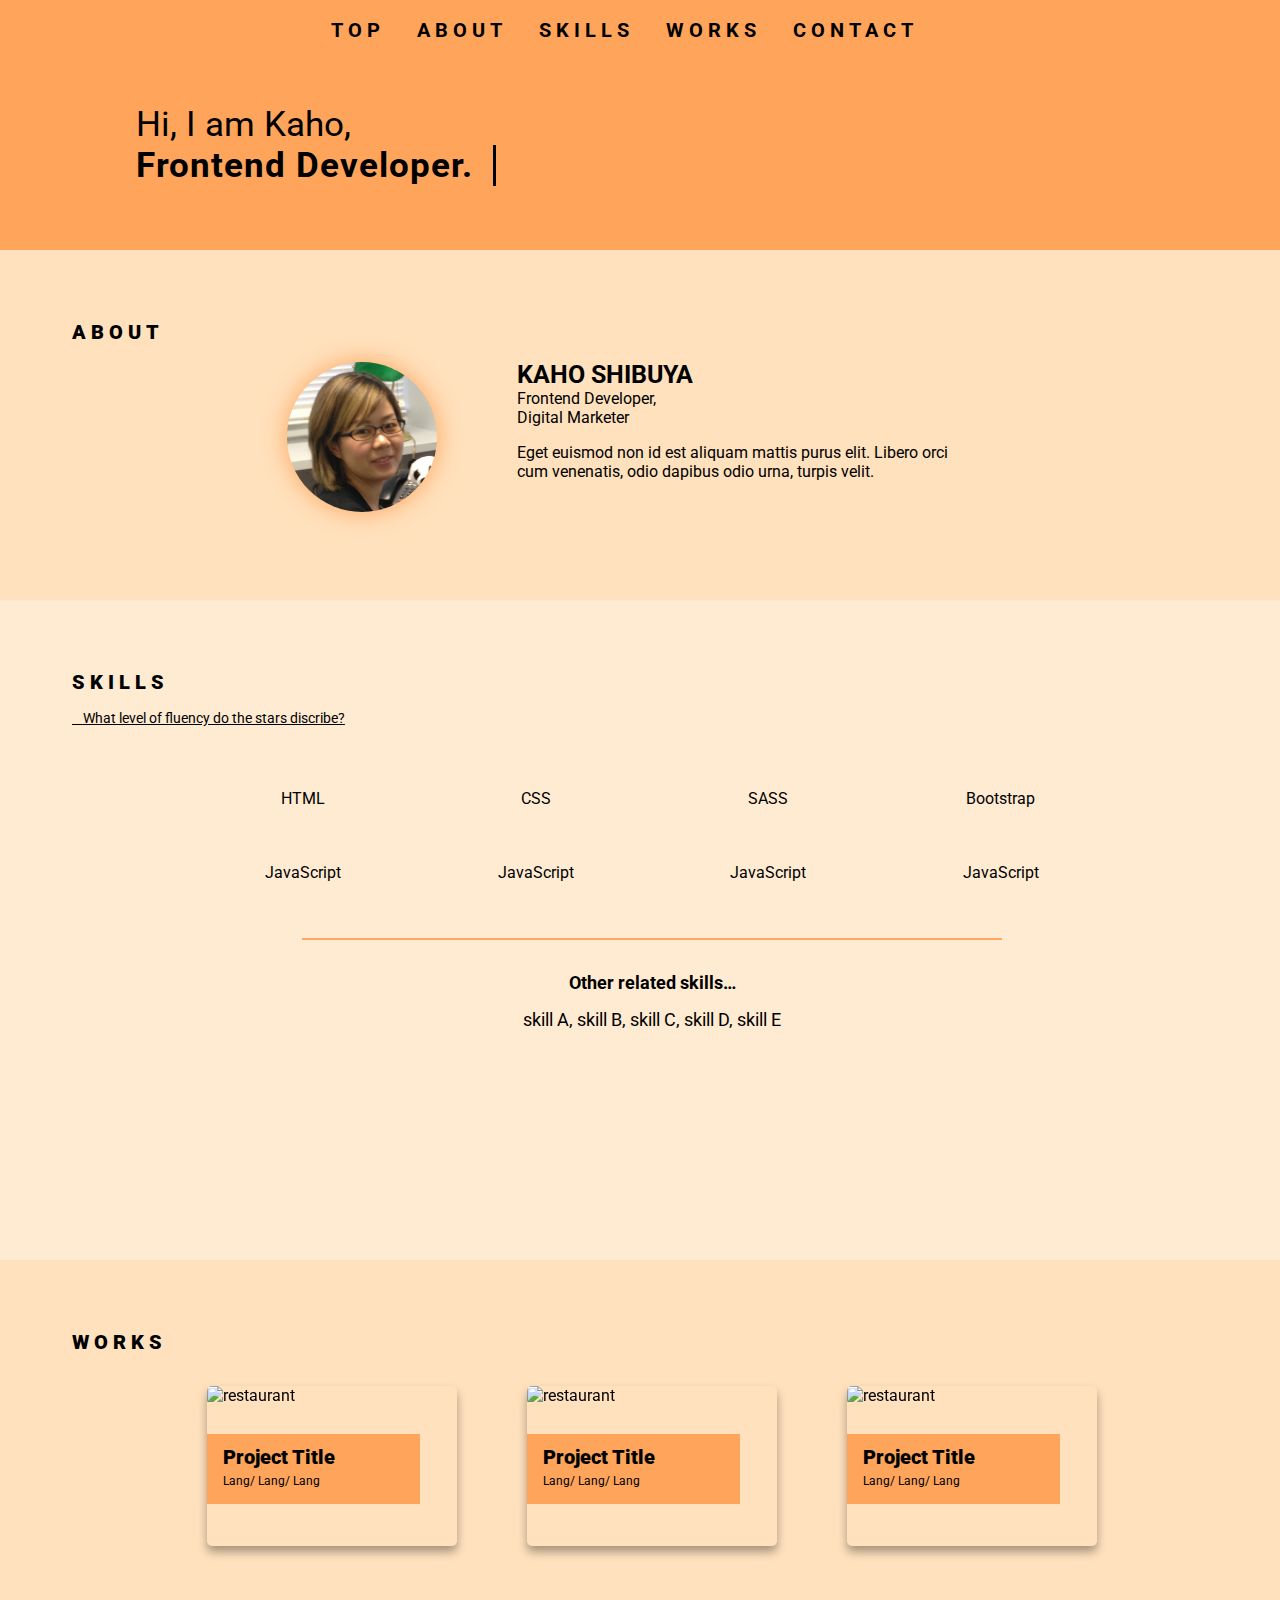
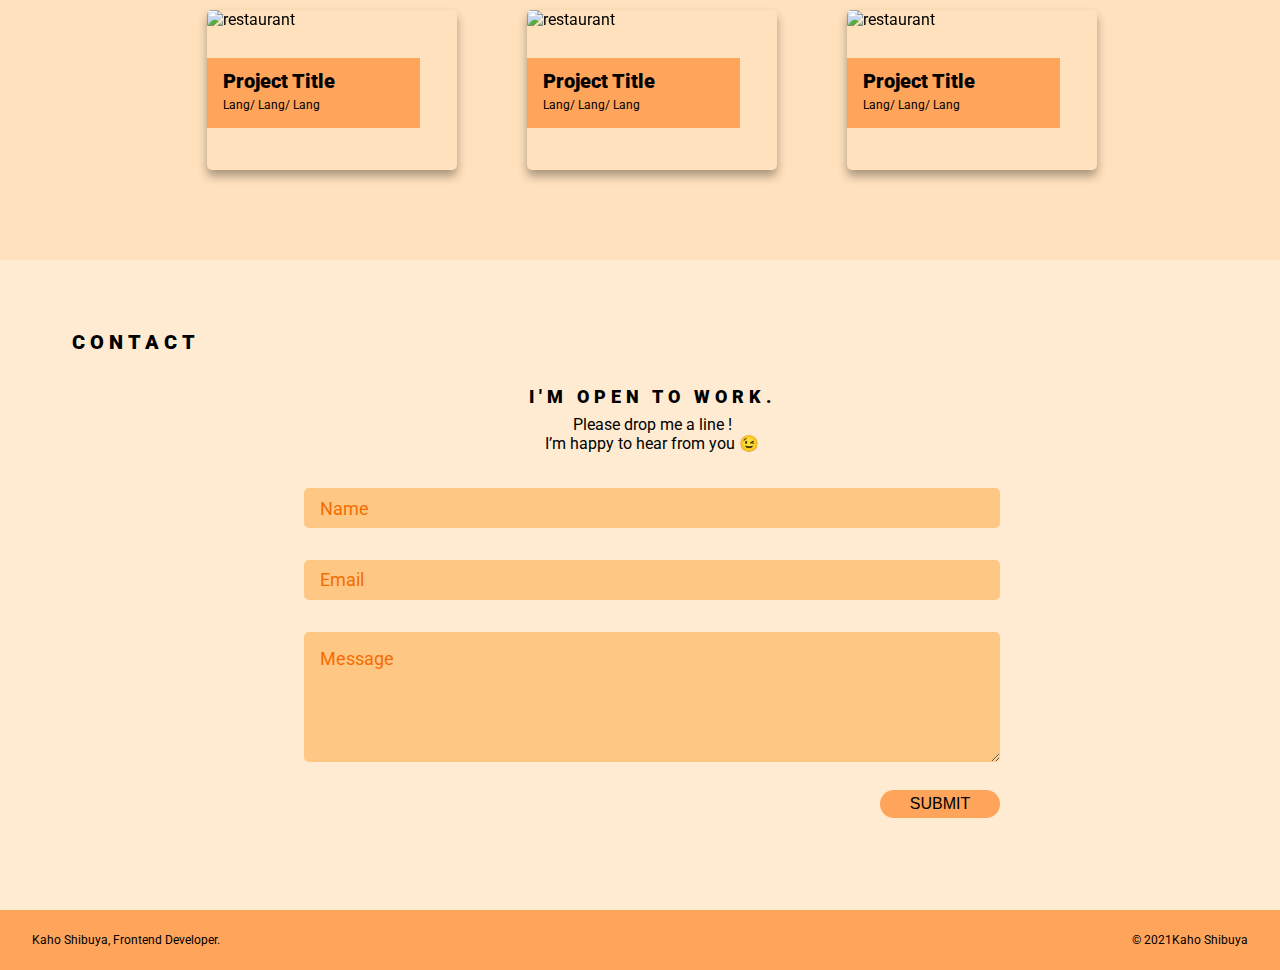
==== home.html @ ecc0bff0 "Set the layout for small and medium screen.(responsive)" ====
<!DOCTYPE html>
<html lang="en">
	<head>
		<meta charset="UTF-8" />
		<meta name="viewport" content="width=device-width, initial-scale=1.0" />
		<link rel="stylesheet" href="./CSS/main.css" />
		<script
			src="https://kit.fontawesome.com/33e91fc437.js"
			crossorigin="anonymous"
		></script>
		<title>Kaho Shibuya</title>
	</head>
	<body>
		<!-- Hamburger menu button -->
		<div class="hamburger">
			<div class="hamburgerLine"></div>
		</div>
		<!-- Social Buttons -->
		<div class="socialBtn">
			<a href="#!"><i class="fab fa-linkedin"></i></a>
			<a href="#!"><i class="fab fa-github"></i></a>
			<a href="#!"><i class="fas fa-file-pdf"></i></a>
			<a href="#!"><i class="fab fa-twitter"></i></a>
		</div>
		<div class="overlay">
			<nav>
				<ul class="menu">
					<li class="menuItem"><a href="#">TOP</a></li>
					<li class="menuItem"><a href="#about">ABOUT</a></li>
					<li class="menuItem"><a href="#skills">SKILLS</a></li>
					<li class="menuItem"><a href="#works">WORKS</a></li>
					<li class="menuItem"><a href="#contact">CONTACT</a></li>
				</ul>
			</nav>
		</div>
		<header id="top">
			<h1>Hi, I am Kaho,<br /><span>Frontend Developer.</span></h1>
		</header>
		<section id="about">
			<h1>ABOUT</h1>
			<div class="profile">
				<img src="./Images/Profile.png" alt="Kaho Shibuya" />
				<div class="profileSummary">
					<h2>KAHO SHIBUYA</h2>
					<p>Frontend Developer,<br />Digital Marketer</p>
					<p>
						Eget euismod non id est aliquam mattis purus elit. Libero orci cum
						venenatis, odio dapibus odio urna, turpis velit.
					</p>
				</div>
			</div>
		</section>
		<section id="skills">
			<h1>SKILLS</h1>
			<a href="#skills" id="starDiscription"
				>What level of fluency do the stars discribe?</a
			>
			<!-- Modal -->
			<div id="modal">
				<span class="close">&times;</span>
				<h2><i class="fas fa-star"></i>Familiar</h2>
				<p>
					Can make things work by collaging code snippets together from external
					referrences.
				</p>
				<h2>
					<i class="fas fa-star"></i><i class="fas fa-star"></i>Proficient
				</h2>
				<p>
					Occassional reference to Stack external referrences, but have good
					understanding of what the code is doing.
				</p>
				<h2>
					<i class="fas fa-star"></i><i class="fas fa-star"></i
					><i class="fas fa-star"></i>Excellent
				</h2>
				<p>
					Can code without external referrences or with minimal referrence to
					documentations.
				</p>
			</div>
			<!-- Modal end -->
			<div class="langList">
				<div class="langListItem">
					<div class="star">
						<i class="far fa-star"></i>
						<i class="far fa-star"></i>
						<i class="far fa-star"></i>
					</div>
					<i class="fab fa-html5"></i>
					<span>HTML</span>
				</div>
				<div class="langListItem">
					<div class="star">
						<i class="far fa-star"></i>
						<i class="far fa-star"></i>
						<i class="far fa-star"></i>
					</div>
					<i class="fab fa-css3-alt"></i>
					<span>CSS</span>
				</div>
				<div class="langListItem">
					<div class="star">
						<i class="far fa-star"></i>
						<i class="far fa-star"></i>
						<i class="far fa-star"></i>
					</div>
					<i class="fab fa-sass"></i>
					<span>SASS</span>
				</div>
				<div class="langListItem">
					<div class="star">
						<i class="far fa-star"></i>
						<i class="far fa-star"></i>
						<i class="far fa-star"></i>
					</div>
					<i class="fab fa-bootstrap"></i>
					<span>Bootstrap</span>
				</div>
				<div class="langListItem">
					<div class="star">
						<i class="far fa-star"></i>
						<i class="far fa-star"></i>
						<i class="far fa-star"></i>
					</div>
					<i class="fab fa-js-square"></i>
					<span>JavaScript</span>
				</div>
				<div class="langListItem">
					<div class="star">
						<i class="far fa-star"></i>
						<i class="far fa-star"></i>
						<i class="far fa-star"></i>
					</div>
					<i class="fab fa-js-square"></i>
					<span>JavaScript</span>
				</div>
				<div class="langListItem">
					<div class="star">
						<i class="far fa-star"></i>
						<i class="far fa-star"></i>
						<i class="far fa-star"></i>
					</div>
					<i class="fab fa-js-square"></i>
					<span>JavaScript</span>
				</div>
				<div class="langListItem">
					<div class="star">
						<i class="far fa-star"></i>
						<i class="far fa-star"></i>
						<i class="far fa-star"></i>
					</div>
					<i class="fab fa-js-square"></i>
					<span>JavaScript</span>
				</div>
			</div>
			<hr />
			<h2>Other related skills…</h2>
			<p>skill A, skill B, skill C, skill D, skill E</p>
		</section>
		<section id="works">
			<h1>WORKS</h1>
			<div class="worksList">
				<div class="worksListItem">
					<div class="projectFront">
						<img
							src="https://images.unsplash.com/photo-1466978913421-dad2ebd01d17?ixlib=rb-1.2.1&ixid=MXwxMjA3fDB8MHxwaG90by1wYWdlfHx8fGVufDB8fHw%3D&auto=format&fit=crop&w=1267&q=80"
							alt="restaurant"
						/>
						<div class="projectFrontTitle">
							<div class="projectFrontTitleInner">
								<h1>Project Title</h1>
								<h3>Lang/ Lang/ Lang</h3>
							</div>
						</div>
					</div>
					<div class="projectBack">
						<p>
							Scelerisque egestas libero, aliquam iaculis tristique lobortis.
							Vitae mi metus enim aliquet.
						</p>
						<div class="links">
							<a href="#!" class="projectsBtn">
								<i class="fas fa-eye"></i> Preview
							</a>
							<a href="#!" class="projectsBtn">
								<i class="fab fa-github"></i> GitHub
							</a>
						</div>
					</div>
				</div>
				<div class="worksListItem">
					<div class="projectFront">
						<img
							src="https://images.unsplash.com/photo-1466978913421-dad2ebd01d17?ixlib=rb-1.2.1&ixid=MXwxMjA3fDB8MHxwaG90by1wYWdlfHx8fGVufDB8fHw%3D&auto=format&fit=crop&w=1267&q=80"
							alt="restaurant"
						/>
						<div class="projectFrontTitle">
							<div class="projectFrontTitleInner">
								<h1>Project Title</h1>
								<h3>Lang/ Lang/ Lang</h3>
							</div>
						</div>
					</div>
					<div class="projectBack">
						<p>
							Scelerisque egestas libero, aliquam iaculis tristique lobortis.
							Vitae mi metus enim aliquet.
						</p>
						<div class="links">
							<a href="#!" class="projectsBtn">
								<i class="fas fa-eye"></i> Preview
							</a>
							<a href="#!" class="projectsBtn">
								<i class="fab fa-github"></i> GitHub
							</a>
						</div>
					</div>
				</div>
				<div class="worksListItem">
					<div class="projectFront">
						<img
							src="https://images.unsplash.com/photo-1466978913421-dad2ebd01d17?ixlib=rb-1.2.1&ixid=MXwxMjA3fDB8MHxwaG90by1wYWdlfHx8fGVufDB8fHw%3D&auto=format&fit=crop&w=1267&q=80"
							alt="restaurant"
						/>
						<div class="projectFrontTitle">
							<div class="projectFrontTitleInner">
								<h1>Project Title</h1>
								<h3>Lang/ Lang/ Lang</h3>
							</div>
						</div>
					</div>
					<div class="projectBack">
						<p>
							Scelerisque egestas libero, aliquam iaculis tristique lobortis.
							Vitae mi metus enim aliquet.
						</p>
						<div class="links">
							<a href="#!" class="projectsBtn">
								<i class="fas fa-eye"></i> Preview
							</a>
							<a href="#!" class="projectsBtn">
								<i class="fab fa-github"></i> GitHub
							</a>
						</div>
					</div>
				</div>
				<div class="worksListItem">
					<div class="projectFront">
						<img
							src="https://images.unsplash.com/photo-1466978913421-dad2ebd01d17?ixlib=rb-1.2.1&ixid=MXwxMjA3fDB8MHxwaG90by1wYWdlfHx8fGVufDB8fHw%3D&auto=format&fit=crop&w=1267&q=80"
							alt="restaurant"
						/>
						<div class="projectFrontTitle">
							<div class="projectFrontTitleInner">
								<h1>Project Title</h1>
								<h3>Lang/ Lang/ Lang</h3>
							</div>
						</div>
					</div>
					<div class="projectBack">
						<p>
							Scelerisque egestas libero, aliquam iaculis tristique lobortis.
							Vitae mi metus enim aliquet.
						</p>
						<div class="links">
							<a href="#!" class="projectsBtn">
								<i class="fas fa-eye"></i> Preview
							</a>
							<a href="#!" class="projectsBtn">
								<i class="fab fa-github"></i> GitHub
							</a>
						</div>
					</div>
				</div>
				<div class="worksListItem">
					<div class="projectFront">
						<img
							src="https://images.unsplash.com/photo-1466978913421-dad2ebd01d17?ixlib=rb-1.2.1&ixid=MXwxMjA3fDB8MHxwaG90by1wYWdlfHx8fGVufDB8fHw%3D&auto=format&fit=crop&w=1267&q=80"
							alt="restaurant"
						/>
						<div class="projectFrontTitle">
							<div class="projectFrontTitleInner">
								<h1>Project Title</h1>
								<h3>Lang/ Lang/ Lang</h3>
							</div>
						</div>
					</div>
					<div class="projectBack">
						<p>
							Scelerisque egestas libero, aliquam iaculis tristique lobortis.
							Vitae mi metus enim aliquet.
						</p>
						<div class="links">
							<a href="#!" class="projectsBtn">
								<i class="fas fa-eye"></i> Preview
							</a>
							<a href="#!" class="projectsBtn">
								<i class="fab fa-github"></i> GitHub
							</a>
						</div>
					</div>
				</div>
				<div class="worksListItem">
					<div class="projectFront">
						<img
							src="https://images.unsplash.com/photo-1466978913421-dad2ebd01d17?ixlib=rb-1.2.1&ixid=MXwxMjA3fDB8MHxwaG90by1wYWdlfHx8fGVufDB8fHw%3D&auto=format&fit=crop&w=1267&q=80"
							alt="restaurant"
						/>
						<div class="projectFrontTitle">
							<div class="projectFrontTitleInner">
								<h1>Project Title</h1>
								<h3>Lang/ Lang/ Lang</h3>
							</div>
						</div>
					</div>
					<div class="projectBack">
						<p>
							Scelerisque egestas libero, aliquam iaculis tristique lobortis.
							Vitae mi metus enim aliquet.
						</p>
						<div class="links">
							<a href="#!" class="projectsBtn">
								<i class="fas fa-eye"></i> Preview
							</a>
							<a href="#!" class="projectsBtn">
								<i class="fab fa-github"></i> GitHub
							</a>
						</div>
					</div>
				</div>
			</div>
		</section>
		<section id="contact">
			<h1>CONTACT</h1>
			<h1>I'M OPEN TO WORK.</h1>
			<p>Please drop me a line !<br />I’m happy to hear from you &#128521;</p>
			<form>
				<label for="name">Name</label>
				<input type="text" placeholder="Name" id="name" class="formControl" required />
				<i class="fas fa-exclamation-circle"></i>
				<small>Error message</small>
				<label for="email">Email</label>
				<input type="email" placeholder="Email" id="email" class="formControl" required />
				<i class="fas fa-exclamation-circle"></i>
				<small>Error message</small>
				<label for="message">Message</label>
				<textarea
					name="massage"
					id="message"
					cols="40"
					rows="10"
					placeholder="Message"
					class="formControl"
					required
				></textarea>
				<i class="fas fa-exclamation-circle"></i>
				<small>Error message</small>
				<button type="submit"><span>SUBMIT</span></button>
			</form>
		</section>
		<footer>
			<div>Kaho Shibuya, Frontend Developer.</div>
			<div>&copy; <span id="year">2021</span>Kaho Shibuya</div>
		</footer>
		<script src="script.js"></script>
	</body>
</html>
---- CSS/main.css ----
@import url("https://fonts.googleapis.com/css2?family=Roboto:wght@400;700;900&display=swap");
* {
  margin: 0;
  padding: 0;
  -webkit-box-sizing: border-box;
          box-sizing: border-box;
}

.showError {
  visibility: visible !important;
}

@-webkit-keyframes typing {
  from {
    width: 0;
  }
}

@keyframes typing {
  from {
    width: 0;
  }
}

@-webkit-keyframes blink {
  50% {
    border-color: transparent;
  }
}

@keyframes blink {
  50% {
    border-color: transparent;
  }
}

html {
  overflow-x: hidden;
}

body {
  width: 100vw;
  position: relative;
  background-color: #ffa45b;
  font-family: "Roboto", sans-serif;
  overflow-x: hidden;
}

#top {
  width: 100%;
  height: 250px;
  padding: 1.5rem 3rem 1rem 3.5rem;
}

#top h1 {
  font-family: "Roboto", sans-serif;
  font-weight: 400;
  font-size: 25px;
  margin-top: 4rem;
  margin-left: 1rem;
}

#top h1 span {
  display: inline-block;
  font-family: "Roboto", sans-serif;
  font-weight: 700;
  margin: 0;
  border-right: 3px solid #000000;
  width: 18ch;
  overflow: hidden;
  white-space: nowrap;
  letter-spacing: 1px;
  -webkit-animation: typing 2.5s steps(20), blink 0.5s step-end infinite alternate;
          animation: typing 2.5s steps(20), blink 0.5s step-end infinite alternate;
}

#about {
  width: 100%;
  height: 250px;
  padding: 1.5rem 3rem 1rem 3.5rem;
  background-color: #ffe1bd;
}

#about .profile {
  display: -webkit-box;
  display: -ms-flexbox;
  display: flex;
  -webkit-box-orient: horizontal;
  -webkit-box-direction: normal;
      -ms-flex-direction: row;
          flex-direction: row;
  max-width: 1000px;
  -webkit-box-align: center;
      -ms-flex-align: center;
          align-items: center;
  -webkit-box-pack: center;
      -ms-flex-pack: center;
          justify-content: center;
  margin: 1rem auto;
}

#about .profile img {
  width: 110px;
  height: 110px;
  border-radius: 50%;
  position: relative;
  -webkit-filter: drop-shadow(0 0 0.75rem #ffa45b);
          filter: drop-shadow(0 0 0.75rem #ffa45b);
}

#about .profile .profileSummary {
  width: 50%;
  position: relative;
  margin-left: 2rem;
}

#about .profile .profileSummary h2 {
  font-size: 16px;
  min-width: 122px;
}

#about .profile .profileSummary p:nth-of-type(1) {
  font-size: 12px;
  margin-bottom: 1rem;
  min-width: 122px;
}

#about .profile .profileSummary p:nth-of-type(2) {
  font-size: 12px;
  height: 70px;
  width: auto;
  max-width: 460px;
  min-width: 122px;
}

#skills {
  width: 100%;
  height: 580px;
  padding: 1.5rem 3rem 1rem 3.5rem;
  position: relative;
  background-color: #ffebd2;
}

#skills h2 {
  font-family: "Roboto", sans-serif;
  font-weight: 700;
  font-size: 16px;
  margin: 2rem auto 1rem auto;
  text-align: center;
}

#skills p {
  margin: 0 auto;
  text-align: center;
}

#works {
  width: 100%;
  height: 1250px;
  padding: 1.5rem 3rem 1rem 3.5rem;
  background-color: #ffe1bd;
}

#works .worksList {
  display: -webkit-box;
  display: -ms-flexbox;
  display: flex;
  -webkit-box-orient: vertical;
  -webkit-box-direction: normal;
      -ms-flex-direction: column;
          flex-direction: column;
  -webkit-box-align: center;
      -ms-flex-align: center;
          align-items: center;
}

#contact {
  width: 100%;
  height: 540px;
  padding: 1.5rem 3rem 1rem 3.5rem;
  background-color: #ffebd2;
}

#contact h1:nth-of-type(2) {
  letter-spacing: 5px;
  font-size: 18px;
  font-weight: 900;
  font-size: 16px;
  text-align: center;
  margin-top: 2rem;
  margin-bottom: 0.5rem;
}

#contact p {
  font-size: 14px;
  text-align: center;
}

#contact form {
  position: relative;
  margin: 1rem auto;
  width: 90%;
  display: -webkit-box;
  display: -ms-flexbox;
  display: flex;
  -webkit-box-orient: vertical;
  -webkit-box-direction: normal;
      -ms-flex-direction: column;
          flex-direction: column;
}

#contact form label {
  position: relative;
  top: 0;
  left: 0.5rem;
  color: #f46d00;
  visibility: hidden;
}

#contact form input,
#contact form textarea {
  display: inline-block;
  height: 40px;
  border: none;
  border-radius: 5px;
  background-color: #ffc784;
  outline: none;
  margin-bottom: 0.8rem;
  padding: 1rem;
  font-size: 18px;
  font-family: "Roboto", sans-serif;
  font-weight: 400;
}

#contact form input::-webkit-input-placeholder,
#contact form textarea::-webkit-input-placeholder {
  font-family: "Roboto", sans-serif;
  font-weight: 400;
  color: #f46d00;
  font-size: 18px;
}

#contact form input:-ms-input-placeholder,
#contact form textarea:-ms-input-placeholder {
  font-family: "Roboto", sans-serif;
  font-weight: 400;
  color: #f46d00;
  font-size: 18px;
}

#contact form input::-ms-input-placeholder,
#contact form textarea::-ms-input-placeholder {
  font-family: "Roboto", sans-serif;
  font-weight: 400;
  color: #f46d00;
  font-size: 18px;
}

#contact form input::placeholder,
#contact form textarea::placeholder {
  font-family: "Roboto", sans-serif;
  font-weight: 400;
  color: #f46d00;
  font-size: 18px;
}

#contact form textarea {
  height: 130px;
}

#contact form button {
  border: none;
  background-color: #ffa45b;
  padding: 5px;
  width: 120px;
  border-radius: 15px;
  margin-left: auto;
  margin-top: 1rem;
  font-size: 16px;
  cursor: pointer;
  outline: none;
}

#contact form button:active {
  -webkit-transform: scale(0.9);
          transform: scale(0.9);
}

footer {
  width: 100%;
  height: 60px;
  padding: 1.5rem 3rem 1rem 3.5rem;
  padding: 1rem;
  display: -webkit-box;
  display: -ms-flexbox;
  display: flex;
  -webkit-box-orient: horizontal;
  -webkit-box-direction: normal;
      -ms-flex-direction: row;
          flex-direction: row;
  -webkit-box-pack: justify;
      -ms-flex-pack: justify;
          justify-content: space-between;
  -webkit-box-align: center;
      -ms-flex-align: center;
          align-items: center;
  font-size: 10px;
}

@media screen and (min-width: 481px) {
  div.overlay nav .menu li.menuItem > a {
    font-size: 12px;
  }
  #top h1 {
    font-size: 35px;
  }
  #about .profile img {
    width: 130px;
    height: 130px;
  }
  #about .profile .profileSummary h2 {
    font-size: 20px;
  }
  #about .profile .profileSummary p:nth-of-type(1) {
    font-size: 14px;
  }
  #about .profile .profileSummary p:nth-of-type(2) {
    font-size: 14px;
  }
  #works {
    width: 100%;
    height: 700px;
    padding: 1.5rem 3rem 1rem 3.5rem;
  }
  #works .worksList {
    display: -ms-grid;
    display: grid;
    -ms-grid-columns: (1fr)[2];
        grid-template-columns: repeat(2, 1fr);
    -ms-flex-line-pack: center;
        align-content: center;
    gap: 1rem;
    margin-top: 1rem;
  }
  #works .worksList .worksListItem {
    width: 200px;
    height: 160px;
    -ms-grid-column-align: center;
        justify-self: center;
  }
  #works .worksList .worksListItem .projectBack .links {
    gap: 1rem;
  }
  #contact form {
    width: 60%;
  }
}

@media screen and (min-width: 769px) {
  body {
    width: 100%;
  }
  body section h1:nth-of-type(1) {
    font-size: 20px;
  }
  .hamburger {
    visibility: hidden;
  }
  div.socialBtn {
    top: 4rem;
    margin-left: 1.5rem;
  }
  div.overlay {
    width: 100%;
    height: 60px;
    visibility: visible;
    top: 0;
    left: 0;
    border-radius: 0;
    background-color: #ffa45b;
    position: fixed;
  }
  div.overlay nav {
    display: block;
  }
  div.overlay nav li:first-child {
    display: block;
  }
  div.overlay nav .menu {
    display: -webkit-box;
    display: -ms-flexbox;
    display: flex;
    -webkit-box-orient: horizontal;
    -webkit-box-direction: normal;
        -ms-flex-direction: row;
            flex-direction: row;
    -webkit-box-pack: center;
        -ms-flex-pack: center;
            justify-content: center;
  }
  div.overlay nav .menu li.menuItem {
    margin: 0 2rem 0 0;
    -ms-flex-item-align: center;
        -ms-grid-row-align: center;
        align-self: center;
  }
  div.overlay nav .menu li.menuItem a {
    font-size: 20px;
  }
  #top h1 {
    margin-top: 5rem;
    margin-left: 5rem;
  }
  #about,
  #skills,
  section#works,
  #contact {
    padding: 70px 3rem 60px 4.5rem;
    position: relative;
  }
  #about {
    height: 350px;
  }
  #about .profile img {
    width: 150px;
    height: 150px;
  }
  #about .profile .profileSummary {
    margin-left: 5rem;
  }
  #about .profile .profileSummary h2 {
    font-size: 25px;
  }
  #about .profile .profileSummary p:nth-of-type(1) {
    font-size: 16px;
  }
  #about .profile .profileSummary p:nth-of-type(2) {
    font-size: 16px;
  }
  section#skills {
    height: 660px;
  }
  section#skills a {
    font-size: 14px;
  }
  section#skills .langList {
    -ms-grid-columns: (1fr)[4];
        grid-template-columns: repeat(4, 1fr);
    -ms-grid-rows: auto;
        grid-template-rows: auto;
    margin: 3.5rem 0;
  }
  section#skills .langListItem {
    font-size: 20px;
  }
  section#skills .langListItem > i {
    font-size: 50px;
  }
  section#skills .langListItem span {
    font-size: 16px;
  }
  section#skills h2,
  section#skills p {
    font-size: 18px;
  }
  #works {
    height: 600px;
  }
  #works .worksList {
    display: -ms-grid;
    display: grid;
    -ms-grid-columns: (1fr)[3];
        grid-template-columns: repeat(3, 1fr);
  }
  #contact {
    height: 650px;
  }
  #contact h1:nth-of-type(2) {
    font-size: 18px;
  }
  #contact p {
    font-size: 16px;
  }
  footer {
    font-size: 12px;
    padding: 1rem 2rem;
  }
}

@media screen and (min-width: 1024px) {
  div.socialBtn {
    margin-left: 1.5rem;
  }
  div.socialBtn a > i {
    font-size: 25px;
  }
  #top h1 {
    margin-left: 5rem;
  }
  section#skills .langList {
    max-width: 930px;
    gap: 3rem 0;
    margin: 3.5rem auto;
  }
  section#skills hr {
    max-width: 700px;
  }
  #works {
    display: -webkit-box;
    display: -ms-flexbox;
    display: flex;
    -webkit-box-orient: vertical;
    -webkit-box-direction: normal;
        -ms-flex-direction: column;
            flex-direction: column;
  }
  #works .worksList {
    -ms-flex-item-align: center;
        -ms-grid-row-align: center;
        align-self: center;
    gap: 2rem 0;
    -ms-grid-columns: (320px)[3];
        grid-template-columns: repeat(3, 320px);
  }
  #works .worksList .worksListItem {
    width: 250px;
  }
}

.hamburger {
  position: fixed;
  z-index: 3;
  right: 1rem;
  top: 1rem;
  height: 20px;
  width: 28px;
  cursor: pointer;
}

.hamburgerLine {
  position: absolute;
  right: 0;
  top: 0.5rem;
  width: 28px;
  height: 3px;
  background-color: #000000;
  -webkit-transition: all .75s ease;
  transition: all .75s ease;
}

.hamburgerLine::before {
  content: '';
  position: absolute;
  top: -8px;
  width: 28px;
  height: 3px;
  background-color: #000000;
}

.hamburgerLine::after {
  content: '';
  position: absolute;
  top: 8px;
  right: 0;
  width: 20px;
  height: 3px;
  background-color: #000000;
}

.hamburgerLine.open {
  -webkit-transform: rotate(540deg);
          transform: rotate(540deg);
  background-color: transparent;
}

.hamburgerLine.open::before {
  top: 0;
  -webkit-transform: rotate(45deg);
          transform: rotate(45deg);
}

.hamburgerLine.open::after {
  width: 28px;
  top: 0;
  -webkit-transform: rotate(-45deg);
          transform: rotate(-45deg);
}

.socialBtn {
  display: -webkit-box;
  display: -ms-flexbox;
  display: flex;
  -webkit-box-orient: vertical;
  -webkit-box-direction: normal;
      -ms-flex-direction: column;
          flex-direction: column;
  -webkit-box-align: center;
      -ms-flex-align: center;
          align-items: center;
  margin-left: 0.5rem;
  position: fixed;
  top: 3rem;
  z-index: 1;
}

.socialBtn a {
  color: #000000;
}

.socialBtn a i {
  font-size: 20px;
  margin: 0.5rem;
}

.overlay {
  width: 100vw;
  height: 100vh;
  background-attachment: fixed;
  z-index: 2;
  background-color: rgba(255, 164, 91, 0.95);
  position: absolute;
  top: -100vh;
  left: 100vw;
  display: -webkit-box;
  display: -ms-flexbox;
  display: flex;
  -webkit-box-orient: vertical;
  -webkit-box-direction: normal;
      -ms-flex-direction: column;
          flex-direction: column;
  -webkit-box-pack: center;
      -ms-flex-pack: center;
          justify-content: center;
  visibility: hidden;
  border-radius: 50%;
}

.overlay.open {
  position: fixed;
  top: 0;
  left: 0;
  -webkit-transition: all .75s ease;
  transition: all .75s ease;
  -webkit-transform: scale(2);
          transform: scale(2);
  visibility: visible;
}

.overlay.close {
  position: fixed;
  -webkit-transition: all .75s ease;
  transition: all .75s ease;
  visibility: hidden;
}

.overlay nav {
  display: -webkit-box;
  display: -ms-flexbox;
  display: flex;
  -webkit-box-orient: vertical;
  -webkit-box-direction: normal;
      -ms-flex-direction: column;
          flex-direction: column;
  -webkit-box-align: center;
      -ms-flex-align: center;
          align-items: center;
  text-align: center;
}

.overlay nav li:first-child {
  display: none;
}

.overlay nav .menuItem {
  list-style-type: none;
  margin-bottom: 15px;
}

.overlay nav .menuItem a {
  color: #000000;
  font-size: 10px;
  font-weight: bold;
  letter-spacing: 5px;
  text-decoration: none;
  -webkit-transition: all .75s ease;
  transition: all .75s ease;
}

.overlay nav .menuItem a:hover {
  letter-spacing: 8px;
}

section h1:nth-of-type(1) {
  letter-spacing: 5px;
  font-size: 18px;
  font-weight: 900;
}

.langList {
  display: -ms-grid;
  display: grid;
  -ms-grid-rows: (1fr)[3];
      grid-template-rows: repeat(3, 1fr);
  -ms-grid-columns: (1fr)[3];
      grid-template-columns: repeat(3, 1fr);
  gap: 1.5rem;
  margin: 2rem 0;
}

.langListItem {
  display: -webkit-box;
  display: -ms-flexbox;
  display: flex;
  -webkit-box-orient: vertical;
  -webkit-box-direction: normal;
      -ms-flex-direction: column;
          flex-direction: column;
  -webkit-box-pack: center;
      -ms-flex-pack: center;
          justify-content: center;
  -webkit-box-align: center;
      -ms-flex-align: center;
          align-items: center;
}

.langListItem > i {
  font-size: 40px;
  margin: 0.2rem 0;
}

.langListItem span {
  font-size: 12px;
  display: inline-block;
}

hr {
  width: 80%;
  border: none;
  border-top: 2px solid rgba(255, 164, 91, 0.95);
  margin: 0 auto;
}

#skills a {
  display: inline-block;
  font-family: "Roboto", sans-serif;
  font-weight: 400;
  color: #000000;
  font-size: 12px;
  padding-top: 1rem;
}

#skills a::before {
  font-family: 'Font Awesome 5 Free';
  font-weight: 900;
  content: '\f059';
  text-decoration: none;
}

#modal {
  position: absolute;
  top: 5rem;
  left: 10%;
  margin: 1rem auto;
  width: 80%;
  height: auto;
  padding: 1rem;
  background-color: rgba(255, 164, 91, 0.95);
  z-index: 1;
  border: 2px solid #000000;
  -webkit-transform: scale(0);
          transform: scale(0);
  -webkit-transition: all .75s ease;
  transition: all .75s ease;
}

#modal.showModal {
  -webkit-transform: scale(1);
          transform: scale(1);
}

#modal .close {
  position: absolute;
  right: 1.5rem;
  font-size: 25px;
  font-family: "Roboto", sans-serif;
  font-weight: 900;
}

#modal .close:hover {
  color: white;
}

#modal h2 {
  margin-bottom: 0.5rem;
}

#modal p {
  text-align: center;
  padding-bottom: 1rem;
}

#works .worksListItem {
  width: 250px;
  height: 160px;
  display: -webkit-box;
  display: -ms-flexbox;
  display: flex;
  -webkit-box-orient: vertical;
  -webkit-box-direction: normal;
      -ms-flex-direction: column;
          flex-direction: column;
  -webkit-box-align: center;
      -ms-flex-align: center;
          align-items: center;
  -webkit-transform-style: preserve-3d;
          transform-style: preserve-3d;
  -webkit-transform: translateZ(1px);
          transform: translateZ(1px);
  -webkit-transition: all .75s ease;
  transition: all .75s ease;
  margin: 1rem 0;
  -webkit-box-shadow: 0px 6px 10px 0px rgba(0, 0, 0, 0.34);
          box-shadow: 0px 6px 10px 0px rgba(0, 0, 0, 0.34);
  border-radius: 5px;
}

#works .worksListItem:hover {
  -webkit-transform: rotateY(180deg);
          transform: rotateY(180deg);
}

#works .worksListItem .projectFront {
  width: 100%;
  height: 100%;
  position: relative;
  -webkit-backface-visibility: hidden;
          backface-visibility: hidden;
}

#works .worksListItem .projectFront img {
  width: 100%;
  height: 100%;
  -o-object-fit: cover;
     object-fit: cover;
  border-radius: 5px;
}

#works .worksListItem .projectFrontTitle {
  width: 85%;
  height: 70px;
  position: absolute;
  top: 0;
  left: 0;
}

#works .worksListItem .projectFrontTitleInner {
  position: relative;
  top: 3rem;
  height: 70px;
  background-color: #ffa45b;
  display: -webkit-box;
  display: -ms-flexbox;
  display: flex;
  -webkit-box-orient: vertical;
  -webkit-box-direction: normal;
      -ms-flex-direction: column;
          flex-direction: column;
  -webkit-box-pack: center;
      -ms-flex-pack: center;
          justify-content: center;
  -webkit-box-align: start;
      -ms-flex-align: start;
          align-items: start;
  padding-left: 1rem;
}

#works .worksListItem .projectFrontTitleInner h1,
#works .worksListItem .projectFrontTitleInner h3 {
  padding-bottom: 0.3rem;
  font-family: "Roboto", sans-serif;
  color: #000000;
  letter-spacing: initial;
}

#works .worksListItem .projectFrontTitleInner h3 {
  font-size: 12px;
  font-family: "Roboto", sans-serif;
  font-weight: 400;
}

#works .worksListItem .projectBack {
  position: absolute;
  top: 0;
  left: 0;
  width: 100%;
  height: 100%;
  border-radius: 5px;
  background-color: #ffa45b;
  display: -webkit-box;
  display: -ms-flexbox;
  display: flex;
  -webkit-box-orient: vertical;
  -webkit-box-direction: normal;
      -ms-flex-direction: column;
          flex-direction: column;
  -webkit-box-align: center;
      -ms-flex-align: center;
          align-items: center;
  font-size: 14px;
  -webkit-transform: rotateY(180deg);
          transform: rotateY(180deg);
  -webkit-backface-visibility: hidden;
          backface-visibility: hidden;
}

#works .worksListItem .projectBack p {
  margin: 2rem 2rem 1rem 2rem;
}

#works .worksListItem .projectBack .links {
  display: -ms-grid;
  display: grid;
  -ms-grid-columns: (1fr)[2];
      grid-template-columns: repeat(2, 1fr);
  gap: 2.5rem;
}

#works .worksListItem .projectBack .links a {
  color: #000000;
  text-decoration: none;
}

#works .worksListItem .projectBack .links a:hover {
  color: #fff;
}

#contact form label {
  z-index: 1;
}

#contact form label.showLabel {
  visibility: visible;
}

#contact form input:-webkit-autofill,
#contact form textarea:-webkit-autofill {
  -webkit-box-shadow: 0 0 0px 1000px #FFC784 inset;
}

#contact form input.borderBottom,
#contact form textarea.borderBottom {
  border-bottom: 3px solid #f46d00;
}

#contact form input.errorBorder,
#contact form textarea.errorBorder {
  border: 2px solid red;
}

#contact form input:hover,
#contact form textarea:hover {
  background-color: #ffd39e;
}

#contact form input:focus,
#contact form textarea:focus {
  background-color: #ffd39e;
}

#contact form input:focus::-webkit-input-placeholder,
#contact form textarea:focus::-webkit-input-placeholder {
  visibility: hidden;
}

#contact form input:focus:-ms-input-placeholder,
#contact form textarea:focus:-ms-input-placeholder {
  visibility: hidden;
}

#contact form input:focus::-ms-input-placeholder,
#contact form textarea:focus::-ms-input-placeholder {
  visibility: hidden;
}

#contact form input:focus::placeholder,
#contact form textarea:focus::placeholder {
  visibility: hidden;
}

#contact form .fa-exclamation-circle {
  position: absolute;
  top: 2rem;
  right: 0.8rem;
  color: red;
  visibility: hidden;
}

#contact form i:nth-of-type(2) {
  top: 6.5rem;
}

#contact form i:nth-of-type(3) {
  top: 11.3rem;
}

#contact form small {
  position: absolute;
  top: 3.9rem;
  right: 0.5rem;
  color: red;
  visibility: hidden;
}

#contact form small:nth-of-type(2) {
  top: 8.4rem;
}

#contact form small:nth-of-type(3) {
  top: 18.5rem;
}
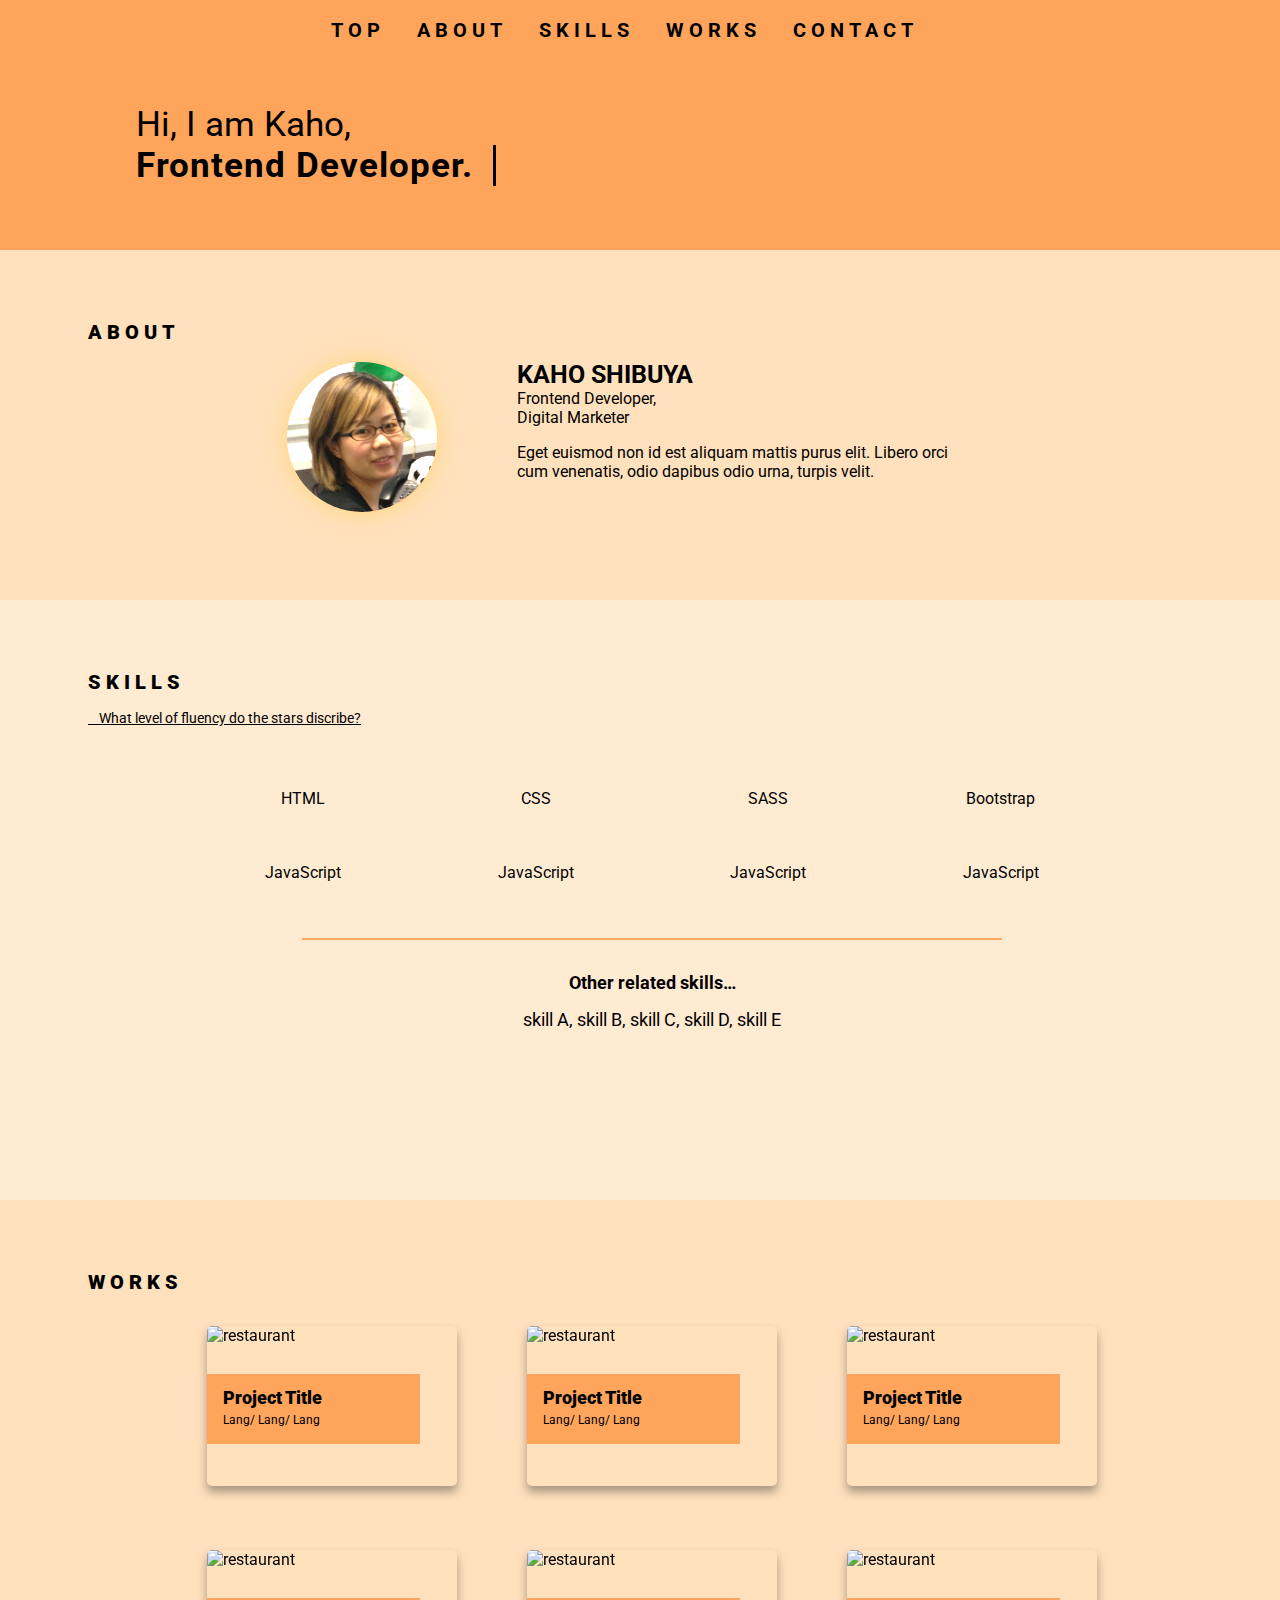
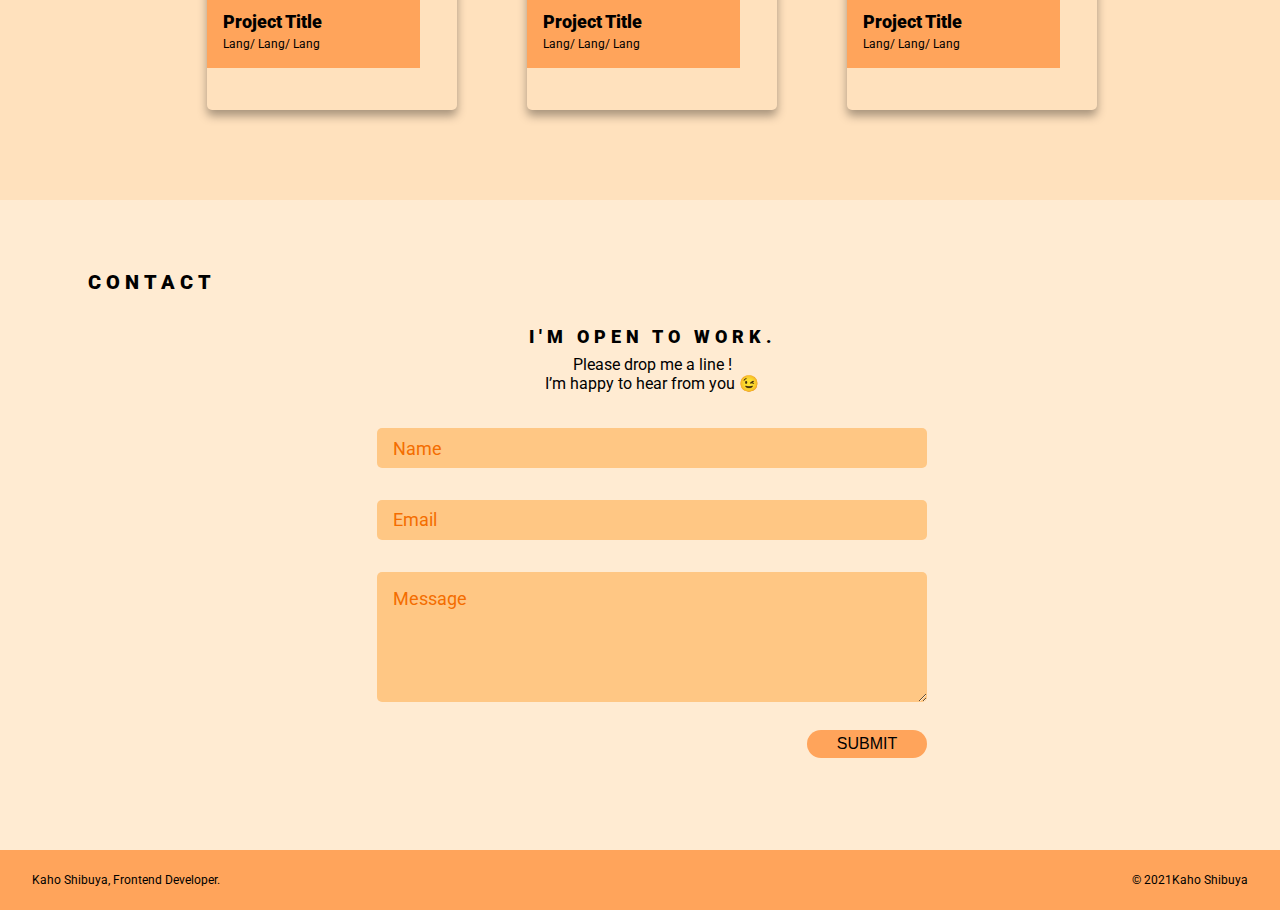
==== commit aa1df836: "Add star rating style and animation." ====
--- a/home.html
+++ b/home.html
@@ -82,73 +82,137 @@
 			<!-- Modal end -->
 			<div class="langList">
 				<div class="langListItem">
-					<div class="star">
-						<i class="far fa-star"></i>
-						<i class="far fa-star"></i>
-						<i class="far fa-star"></i>
+					<div class="stars">
+						<div class="backStars">
+							<i class="far fa-star"></i>
+							<i class="far fa-star"></i>
+							<i class="far fa-star"></i>
+
+							<div class="frontStars" id="html">
+								<i class="fas fa-star"></i>
+								<i class="fas fa-star"></i>
+								<i class="fas fa-star"></i>
+							</div>
+						</div>
 					</div>
 					<i class="fab fa-html5"></i>
 					<span>HTML</span>
 				</div>
 				<div class="langListItem">
-					<div class="star">
-						<i class="far fa-star"></i>
-						<i class="far fa-star"></i>
-						<i class="far fa-star"></i>
+					<div class="stars">
+						<div class="backStars">
+							<i class="far fa-star"></i>
+							<i class="far fa-star"></i>
+							<i class="far fa-star"></i>
+
+							<div class="frontStars" id="css">
+								<i class="fas fa-star"></i>
+								<i class="fas fa-star"></i>
+								<i class="fas fa-star"></i>
+							</div>
+						</div>
 					</div>
 					<i class="fab fa-css3-alt"></i>
 					<span>CSS</span>
 				</div>
 				<div class="langListItem">
-					<div class="star">
-						<i class="far fa-star"></i>
-						<i class="far fa-star"></i>
-						<i class="far fa-star"></i>
+					<div class="stars">
+						<div class="backStars">
+							<i class="far fa-star"></i>
+							<i class="far fa-star"></i>
+							<i class="far fa-star"></i>
+
+							<div class="frontStars" id="sass">
+								<i class="fas fa-star"></i>
+								<i class="fas fa-star"></i>
+								<i class="fas fa-star"></i>
+							</div>
+						</div>
 					</div>
 					<i class="fab fa-sass"></i>
 					<span>SASS</span>
 				</div>
 				<div class="langListItem">
-					<div class="star">
-						<i class="far fa-star"></i>
-						<i class="far fa-star"></i>
-						<i class="far fa-star"></i>
+					<div class="stars">
+						<div class="backStars">
+							<i class="far fa-star"></i>
+							<i class="far fa-star"></i>
+							<i class="far fa-star"></i>
+
+							<div class="frontStars" id="bootstrap">
+								<i class="fas fa-star"></i>
+								<i class="fas fa-star"></i>
+								<i class="fas fa-star"></i>
+							</div>
+						</div>
 					</div>
 					<i class="fab fa-bootstrap"></i>
 					<span>Bootstrap</span>
 				</div>
 				<div class="langListItem">
-					<div class="star">
-						<i class="far fa-star"></i>
-						<i class="far fa-star"></i>
-						<i class="far fa-star"></i>
+					<div class="stars">
+						<div class="backStars">
+							<i class="far fa-star"></i>
+							<i class="far fa-star"></i>
+							<i class="far fa-star"></i>
+
+							<div class="frontStars" id="javascript">
+								<i class="fas fa-star"></i>
+								<i class="fas fa-star"></i>
+								<i class="fas fa-star"></i>
+							</div>
+						</div>
 					</div>
 					<i class="fab fa-js-square"></i>
 					<span>JavaScript</span>
 				</div>
 				<div class="langListItem">
-					<div class="star">
-						<i class="far fa-star"></i>
-						<i class="far fa-star"></i>
-						<i class="far fa-star"></i>
+					<div class="stars">
+						<div class="backStars">
+							<i class="far fa-star"></i>
+							<i class="far fa-star"></i>
+							<i class="far fa-star"></i>
+
+							<div class="frontStars">
+								<i class="fas fa-star"></i>
+								<i class="fas fa-star"></i>
+								<i class="fas fa-star"></i>
+							</div>
+						</div>
 					</div>
 					<i class="fab fa-js-square"></i>
 					<span>JavaScript</span>
 				</div>
 				<div class="langListItem">
-					<div class="star">
-						<i class="far fa-star"></i>
-						<i class="far fa-star"></i>
-						<i class="far fa-star"></i>
+					<div class="stars">
+						<div class="backStars">
+							<i class="far fa-star"></i>
+							<i class="far fa-star"></i>
+							<i class="far fa-star"></i>
+
+							<div class="frontStars">
+								<i class="fas fa-star"></i>
+								<i class="fas fa-star"></i>
+								<i class="fas fa-star"></i>
+							</div>
+						</div>
 					</div>
 					<i class="fab fa-js-square"></i>
 					<span>JavaScript</span>
 				</div>
 				<div class="langListItem">
-					<div class="star">
-						<i class="far fa-star"></i>
-						<i class="far fa-star"></i>
-						<i class="far fa-star"></i>
+					<div class="stars">
+						<div class="backStars">
+							<i class="far fa-star"></i>
+							<i class="far fa-star"></i>
+							<i class="far fa-star"></i>
+
+							<div class="frontStars">
+								<i class="fas fa-star"></i>
+								<i class="fas fa-star"></i>
+								<i class="fas fa-star"></i>
+							</div>
+						</div>
 					</div>
 					<i class="fab fa-js-square"></i>
 					<span>JavaScript</span>
--- a/CSS/main.css
+++ b/CSS/main.css
@@ -104,8 +104,8 @@
   height: 110px;
   border-radius: 50%;
   position: relative;
-  -webkit-filter: drop-shadow(0 0 0.75rem #ffa45b);
-          filter: drop-shadow(0 0 0.75rem #ffa45b);
+  -webkit-filter: drop-shadow(0 0 0.75rem #ffa45b) brightness(130%);
+          filter: drop-shadow(0 0 0.75rem #ffa45b) brightness(130%);
 }
 
 #about .profile .profileSummary {
@@ -360,8 +360,9 @@
   body {
     width: 100%;
   }
-  body section h1:nth-of-type(1) {
+  body section > h1:nth-of-type(1) {
     font-size: 20px;
+    padding-left: 1rem;
   }
   .hamburger {
     visibility: hidden;
@@ -438,10 +439,11 @@
     font-size: 16px;
   }
   section#skills {
-    height: 660px;
+    height: 600px;
   }
   section#skills a {
     font-size: 14px;
+    padding-left: 1rem;
   }
   section#skills .langList {
     -ms-grid-columns: (1fr)[4];
@@ -525,6 +527,36 @@
   #works .worksList .worksListItem {
     width: 250px;
   }
+  #works .worksList .worksListItem .projectBack .links {
+    gap: 2rem;
+  }
+  #contact form {
+    max-width: 550px;
+  }
+}
+
+@media screen and (min-width: 1500px) {
+  body section > h1:nth-of-type(1) {
+    position: absolute;
+    top: 50%;
+    -webkit-transform: translateX(50%) translateY(-50%);
+            transform: translateX(50%) translateY(-50%);
+  }
+  body #top {
+    display: -webkit-box;
+    display: -ms-flexbox;
+    display: flex;
+  }
+  body #top h1 {
+    margin: 5rem auto;
+  }
+  body section#skills a {
+    position: absolute;
+    top: 10%;
+    left: 50%;
+    -webkit-transform: translateX(-50%);
+            transform: translateX(-50%);
+  }
 }
 
 .hamburger {
@@ -544,8 +576,8 @@
   width: 28px;
   height: 3px;
   background-color: #000000;
-  -webkit-transition: all .75s ease;
-  transition: all .75s ease;
+  -webkit-transition: all .55s ease;
+  transition: all .55s ease;
 }
 
 .hamburgerLine::before {
@@ -610,6 +642,12 @@
 .socialBtn a i {
   font-size: 20px;
   margin: 0.5rem;
+  -webkit-transition: all .55s ease;
+  transition: all .55s ease;
+}
+
+.socialBtn a:hover {
+  color: #fff;
 }
 
 .overlay {
@@ -639,8 +677,8 @@
   position: fixed;
   top: 0;
   left: 0;
-  -webkit-transition: all .75s ease;
-  transition: all .75s ease;
+  -webkit-transition: all .55s ease;
+  transition: all .55s ease;
   -webkit-transform: scale(2);
           transform: scale(2);
   visibility: visible;
@@ -648,8 +686,8 @@
 
 .overlay.close {
   position: fixed;
-  -webkit-transition: all .75s ease;
-  transition: all .75s ease;
+  -webkit-transition: all .55s ease;
+  transition: all .55s ease;
   visibility: hidden;
 }
 
@@ -682,12 +720,13 @@
   font-weight: bold;
   letter-spacing: 5px;
   text-decoration: none;
-  -webkit-transition: all .75s ease;
-  transition: all .75s ease;
+  -webkit-transition: all .55s ease;
+  transition: all .55s ease;
 }
 
 .overlay nav .menuItem a:hover {
   letter-spacing: 8px;
+  color: #fff;
 }
 
 section h1:nth-of-type(1) {
@@ -721,6 +760,108 @@
   -webkit-box-align: center;
       -ms-flex-align: center;
           align-items: center;
+}
+
+.langListItem .stars {
+  display: -webkit-box;
+  display: -ms-flexbox;
+  display: flex;
+  -webkit-box-orient: horizontal;
+  -webkit-box-direction: normal;
+      -ms-flex-direction: row;
+          flex-direction: row;
+  -webkit-box-pack: center;
+      -ms-flex-pack: center;
+          justify-content: center;
+  -webkit-box-align: center;
+      -ms-flex-align: center;
+          align-items: center;
+}
+
+.langListItem .stars .backStars {
+  display: -webkit-box;
+  display: -ms-flexbox;
+  display: flex;
+  -webkit-box-orient: horizontal;
+  -webkit-box-direction: normal;
+      -ms-flex-direction: row;
+          flex-direction: row;
+  position: relative;
+  color: #000000;
+  z-index: 0;
+}
+
+.langListItem .stars .backStars .frontStars {
+  display: -webkit-box;
+  display: -ms-flexbox;
+  display: flex;
+  -webkit-box-orient: horizontal;
+  -webkit-box-direction: normal;
+      -ms-flex-direction: row;
+          flex-direction: row;
+  position: absolute;
+  top: 0;
+  z-index: -1;
+  color: #ffa45b;
+  overflow: hidden;
+  width: 50%;
+}
+
+@-webkit-keyframes gaugeColor {
+  from {
+    width: 0;
+  }
+  to {
+    width: 50%;
+  }
+}
+
+@keyframes gaugeColor {
+  from {
+    width: 0;
+  }
+  to {
+    width: 50%;
+  }
+}
+
+.langListItem .stars .backStars .frontStars#html, .langListItem .stars .backStars .frontStars#css {
+  width: 83.5%;
+}
+
+@keyframes gaugeColor {
+  from {
+    width: 0;
+  }
+  to {
+    width: 83.5%;
+  }
+}
+
+.langListItem .stars .backStars .frontStars#sass, .langListItem .stars .backStars .frontStars#bootstrap {
+  width: 70%;
+}
+
+@keyframes gaugeColor {
+  from {
+    width: 0;
+  }
+  to {
+    width: 70%;
+  }
+}
+
+.langListItem .stars .backStars .frontStars#javascript {
+  width: 50%;
+}
+
+@keyframes gaugeColor {
+  from {
+    width: 0;
+  }
+  to {
+    width: 50%;
+  }
 }
 
 .langListItem > i {
@@ -769,8 +910,8 @@
   border: 2px solid #000000;
   -webkit-transform: scale(0);
           transform: scale(0);
-  -webkit-transition: all .75s ease;
-  transition: all .75s ease;
+  -webkit-transition: all .55s ease;
+  transition: all .55s ease;
 }
 
 #modal.showModal {
@@ -816,8 +957,8 @@
           transform-style: preserve-3d;
   -webkit-transform: translateZ(1px);
           transform: translateZ(1px);
-  -webkit-transition: all .75s ease;
-  transition: all .75s ease;
+  -webkit-transition: all .55s ease;
+  transition: all .55s ease;
   margin: 1rem 0;
   -webkit-box-shadow: 0px 6px 10px 0px rgba(0, 0, 0, 0.34);
           box-shadow: 0px 6px 10px 0px rgba(0, 0, 0, 0.34);
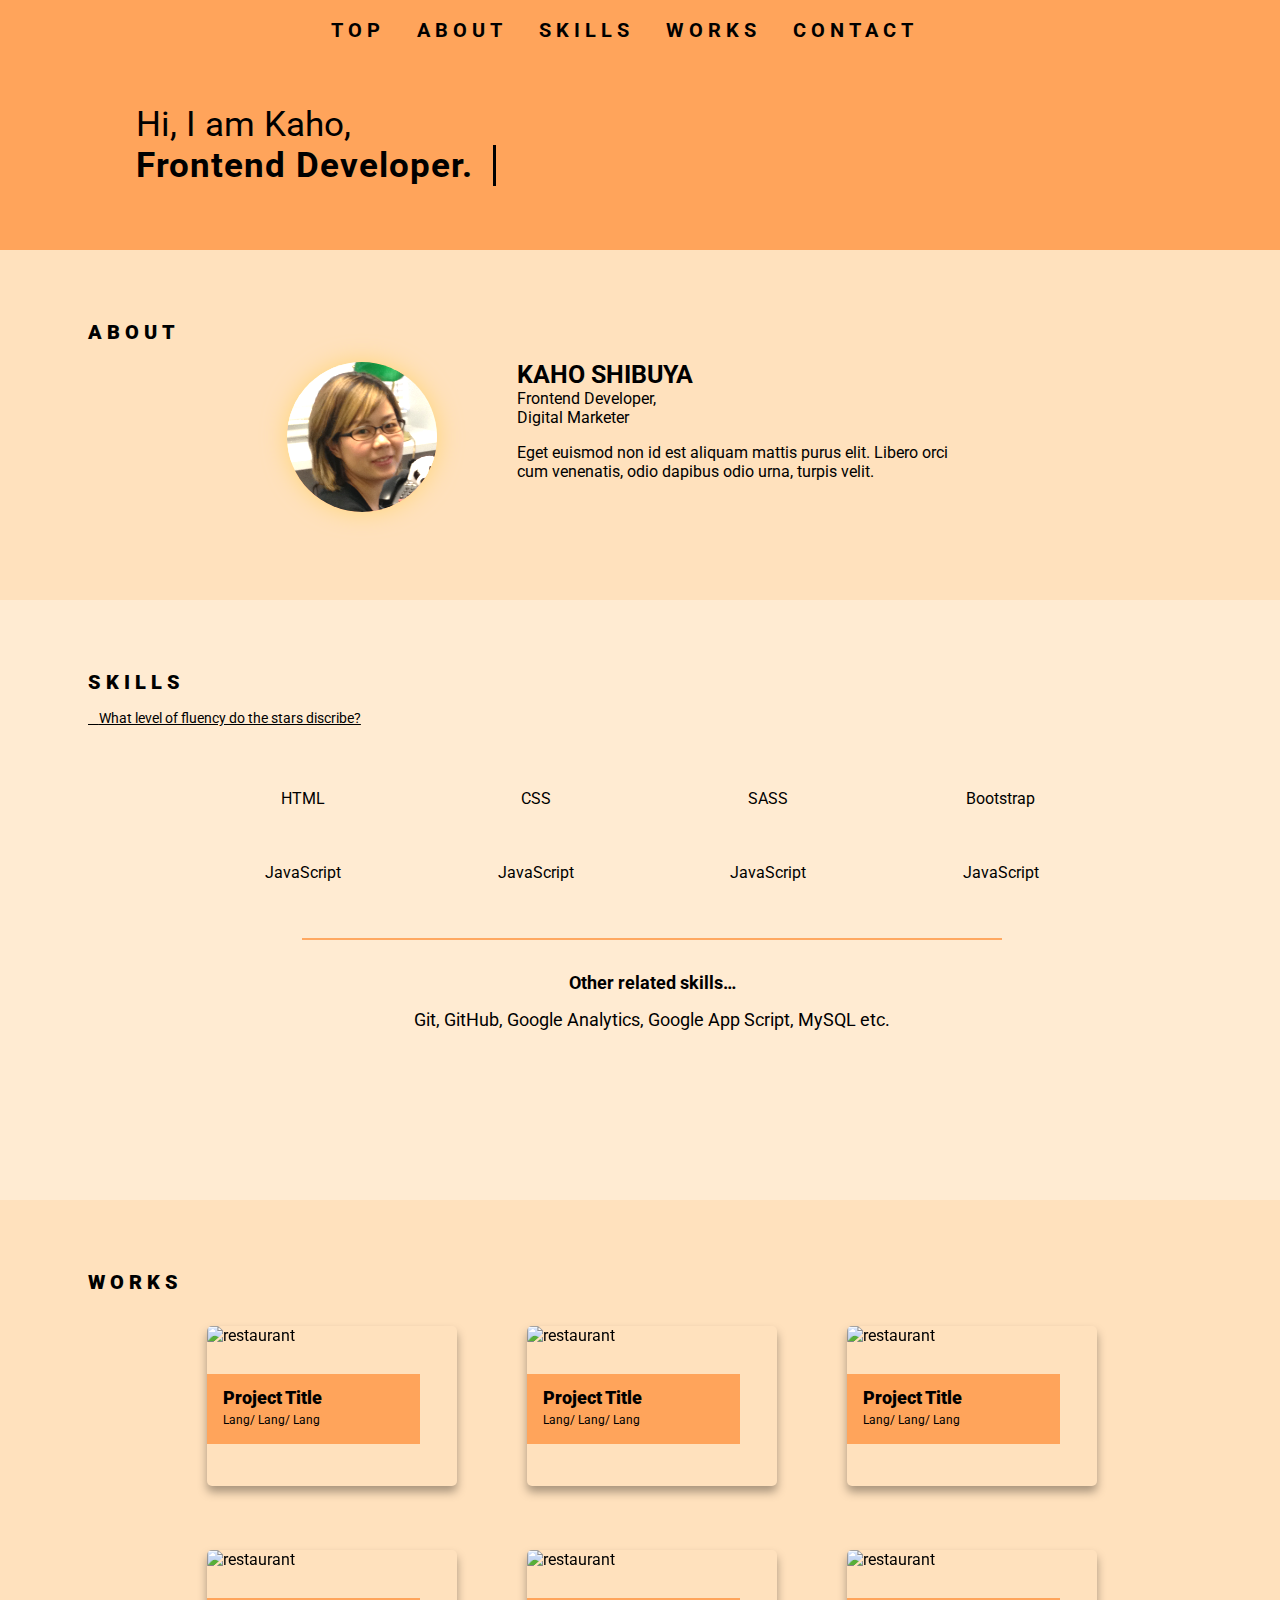
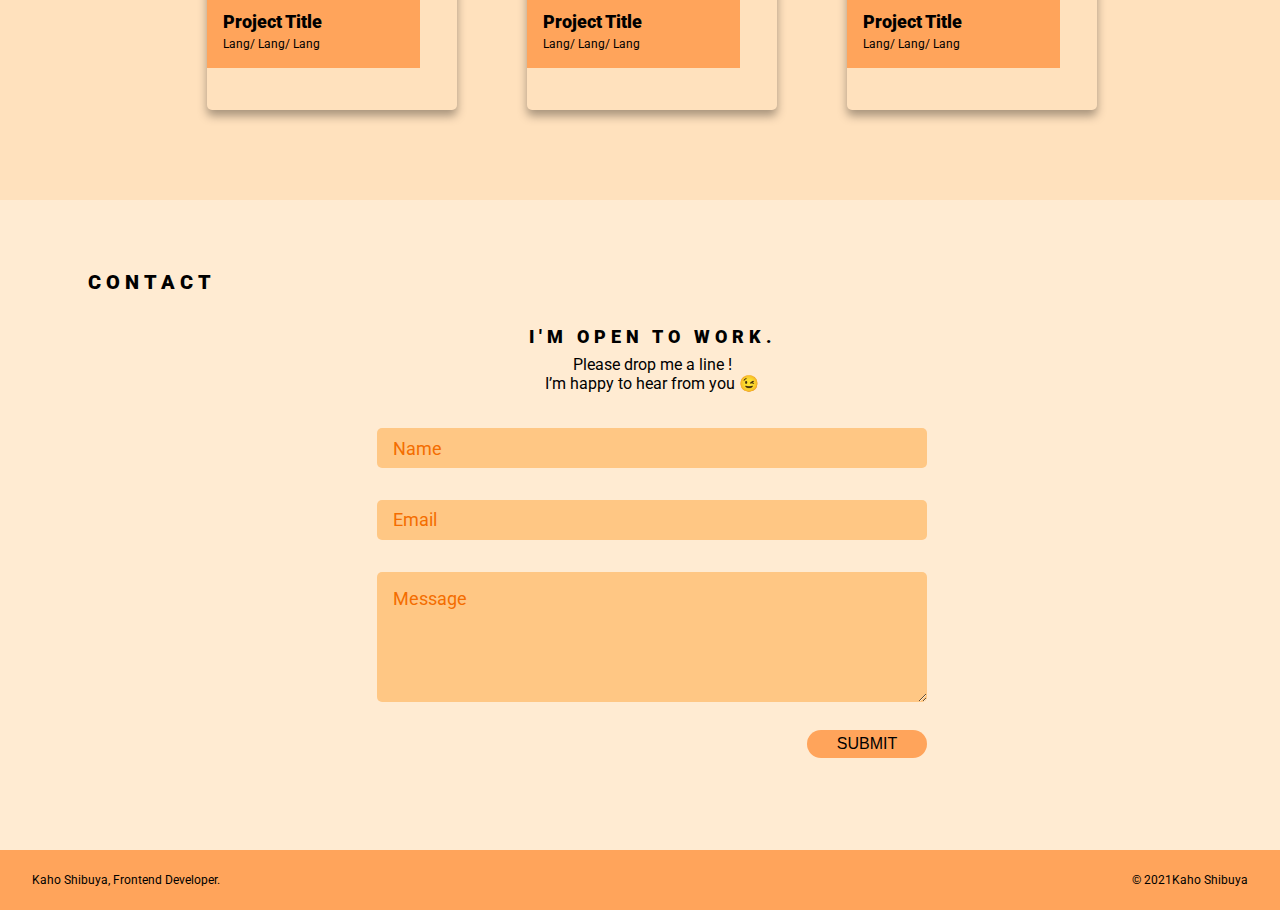
==== commit c0ecdea8: "Activate the social links." ====
--- a/home.html
+++ b/home.html
@@ -17,10 +17,10 @@
 		</div>
 		<!-- Social Buttons -->
 		<div class="socialBtn">
-			<a href="#!"><i class="fab fa-linkedin"></i></a>
-			<a href="#!"><i class="fab fa-github"></i></a>
-			<a href="#!"><i class="fas fa-file-pdf"></i></a>
-			<a href="#!"><i class="fab fa-twitter"></i></a>
+			<a href="https://www.linkedin.com/in/kaho-shibuya-96b644104/" target="_blank" rel="noopener noreferrer"><i class="fab fa-linkedin"></i></a>
+			<a href="https://github.com/shiv-chan" target="_blank" rel="noopener noreferrer"><i class="fab fa-github"></i></a>
+			<a href="#!" target="_blank" rel="noopener noreferrer"><i class="fas fa-file-pdf"></i></a>
+			<a href="https://twitter.com/shivchan_" target="_blank" rel="noopener noreferrer"><i class="fab fa-twitter"></i></a>
 		</div>
 		<div class="overlay">
 			<nav>
@@ -220,7 +220,7 @@
 			</div>
 			<hr />
 			<h2>Other related skills…</h2>
-			<p>skill A, skill B, skill C, skill D, skill E</p>
+			<p>Git, GitHub, Google Analytics, Google App Script, MySQL etc.</p>
 		</section>
 		<section id="works">
 			<h1>WORKS</h1>
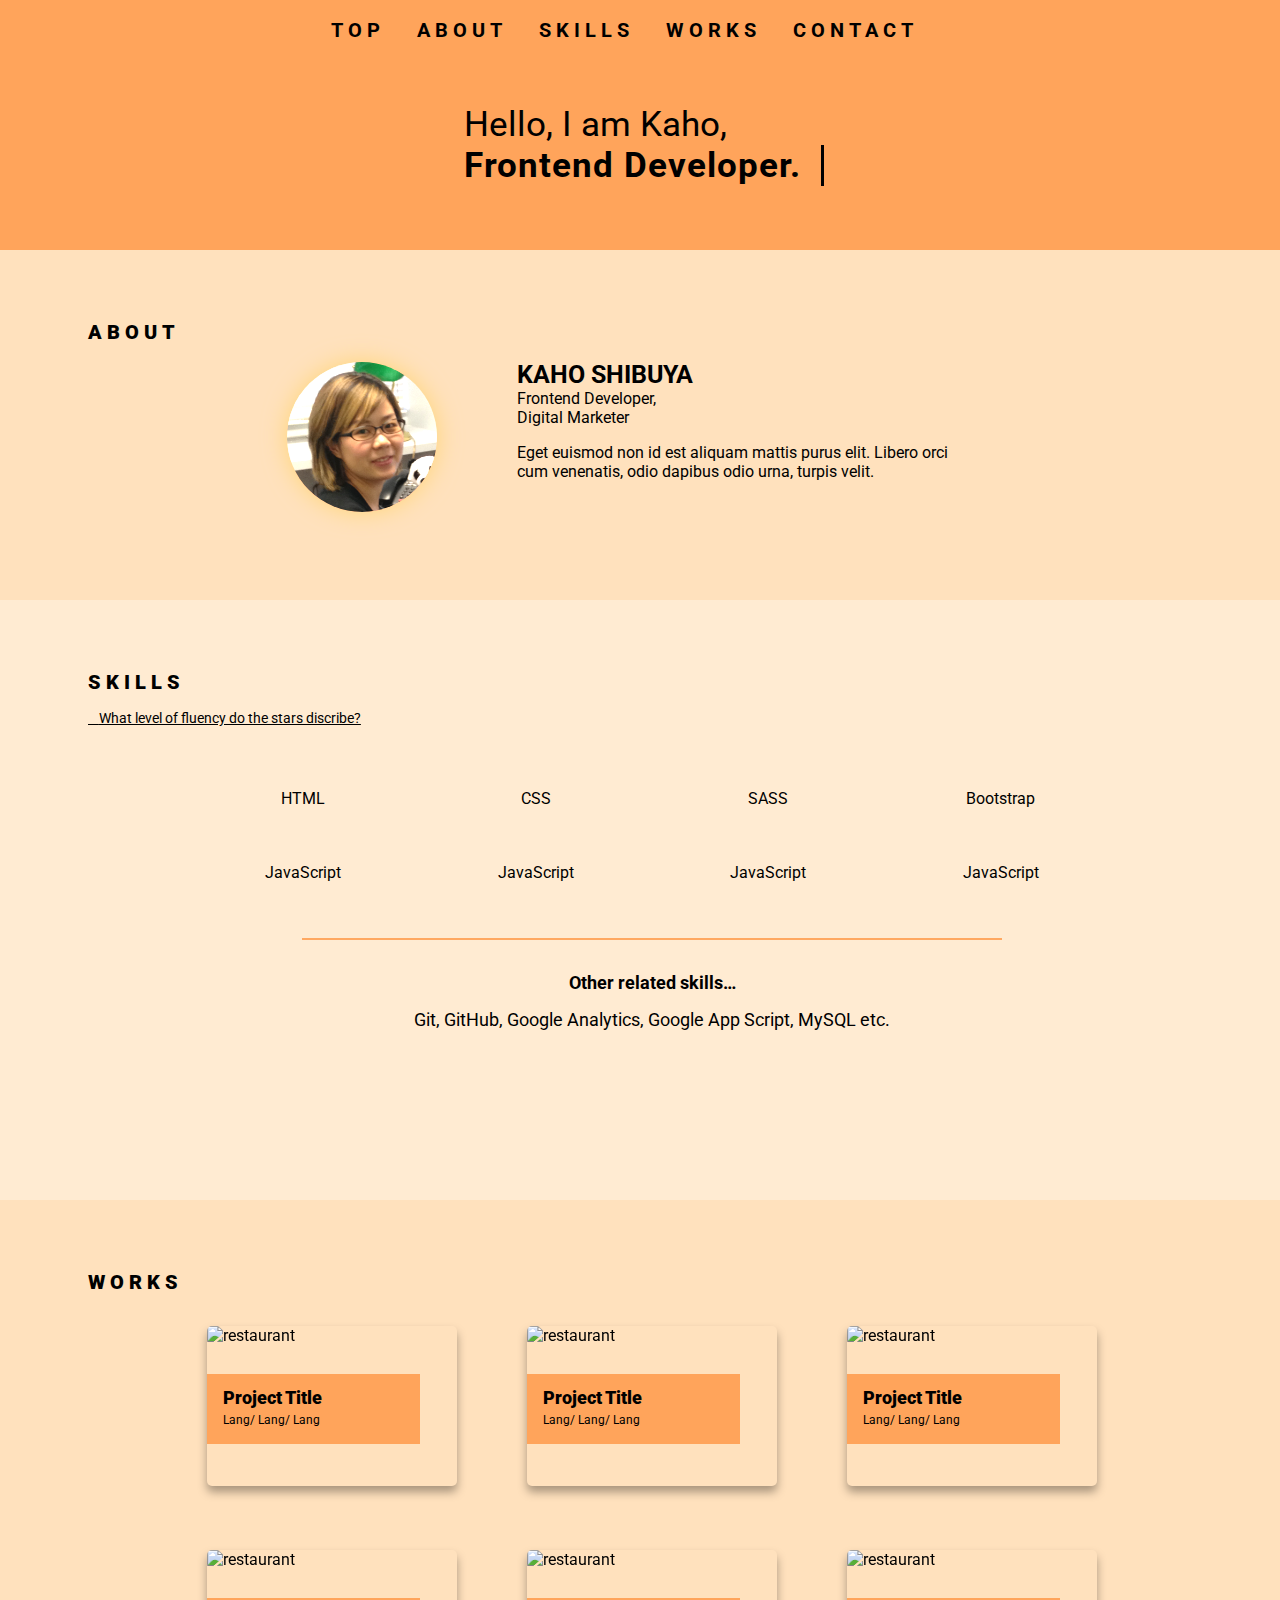
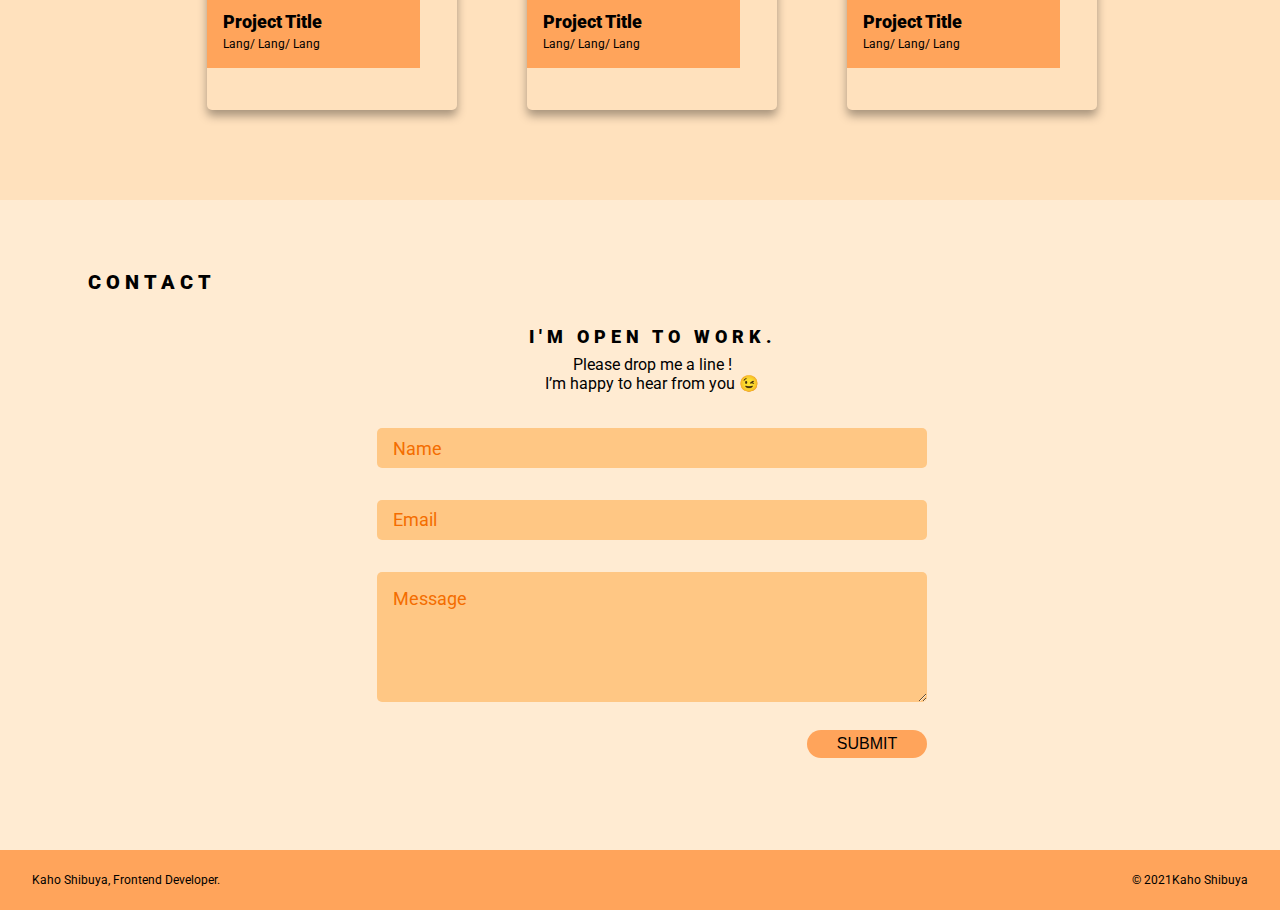
==== commit dd7a1595: "change the header *test purpose" ====
--- a/home.html
+++ b/home.html
@@ -34,7 +34,7 @@
 			</nav>
 		</div>
 		<header id="top">
-			<h1>Hi, I am Kaho,<br /><span>Frontend Developer.</span></h1>
+			<h1>Hello, I am Kaho,<br /><span>Frontend Developer.</span></h1>
 		</header>
 		<section id="about">
 			<h1>ABOUT</h1>
--- a/CSS/main.css
+++ b/CSS/main.css
@@ -408,9 +408,13 @@
   div.overlay nav .menu li.menuItem a {
     font-size: 20px;
   }
+  #top {
+    display: -webkit-box;
+    display: -ms-flexbox;
+    display: flex;
+  }
   #top h1 {
-    margin-top: 5rem;
-    margin-left: 5rem;
+    margin: 5rem auto;
   }
   #about,
   #skills,
@@ -495,9 +499,6 @@
   }
   div.socialBtn a > i {
     font-size: 25px;
-  }
-  #top h1 {
-    margin-left: 5rem;
   }
   section#skills .langList {
     max-width: 930px;
@@ -541,14 +542,6 @@
     top: 50%;
     -webkit-transform: translateX(50%) translateY(-50%);
             transform: translateX(50%) translateY(-50%);
-  }
-  body #top {
-    display: -webkit-box;
-    display: -ms-flexbox;
-    display: flex;
-  }
-  body #top h1 {
-    margin: 5rem auto;
   }
   body section#skills a {
     position: absolute;
@@ -805,6 +798,8 @@
   color: #ffa45b;
   overflow: hidden;
   width: 50%;
+  -webkit-animation: gaugeColor 1.5s ease;
+          animation: gaugeColor 1.5s ease;
 }
 
 @-webkit-keyframes gaugeColor {
@@ -827,6 +822,8 @@
 
 .langListItem .stars .backStars .frontStars#html, .langListItem .stars .backStars .frontStars#css {
   width: 83.5%;
+  -webkit-animation: gaugeColor 1.5s ease;
+          animation: gaugeColor 1.5s ease;
 }
 
 @keyframes gaugeColor {
@@ -840,6 +837,8 @@
 
 .langListItem .stars .backStars .frontStars#sass, .langListItem .stars .backStars .frontStars#bootstrap {
   width: 70%;
+  -webkit-animation: gaugeColor 1.5s ease;
+          animation: gaugeColor 1.5s ease;
 }
 
 @keyframes gaugeColor {
@@ -853,6 +852,8 @@
 
 .langListItem .stars .backStars .frontStars#javascript {
   width: 50%;
+  -webkit-animation: gaugeColor 1.5s ease;
+          animation: gaugeColor 1.5s ease;
 }
 
 @keyframes gaugeColor {
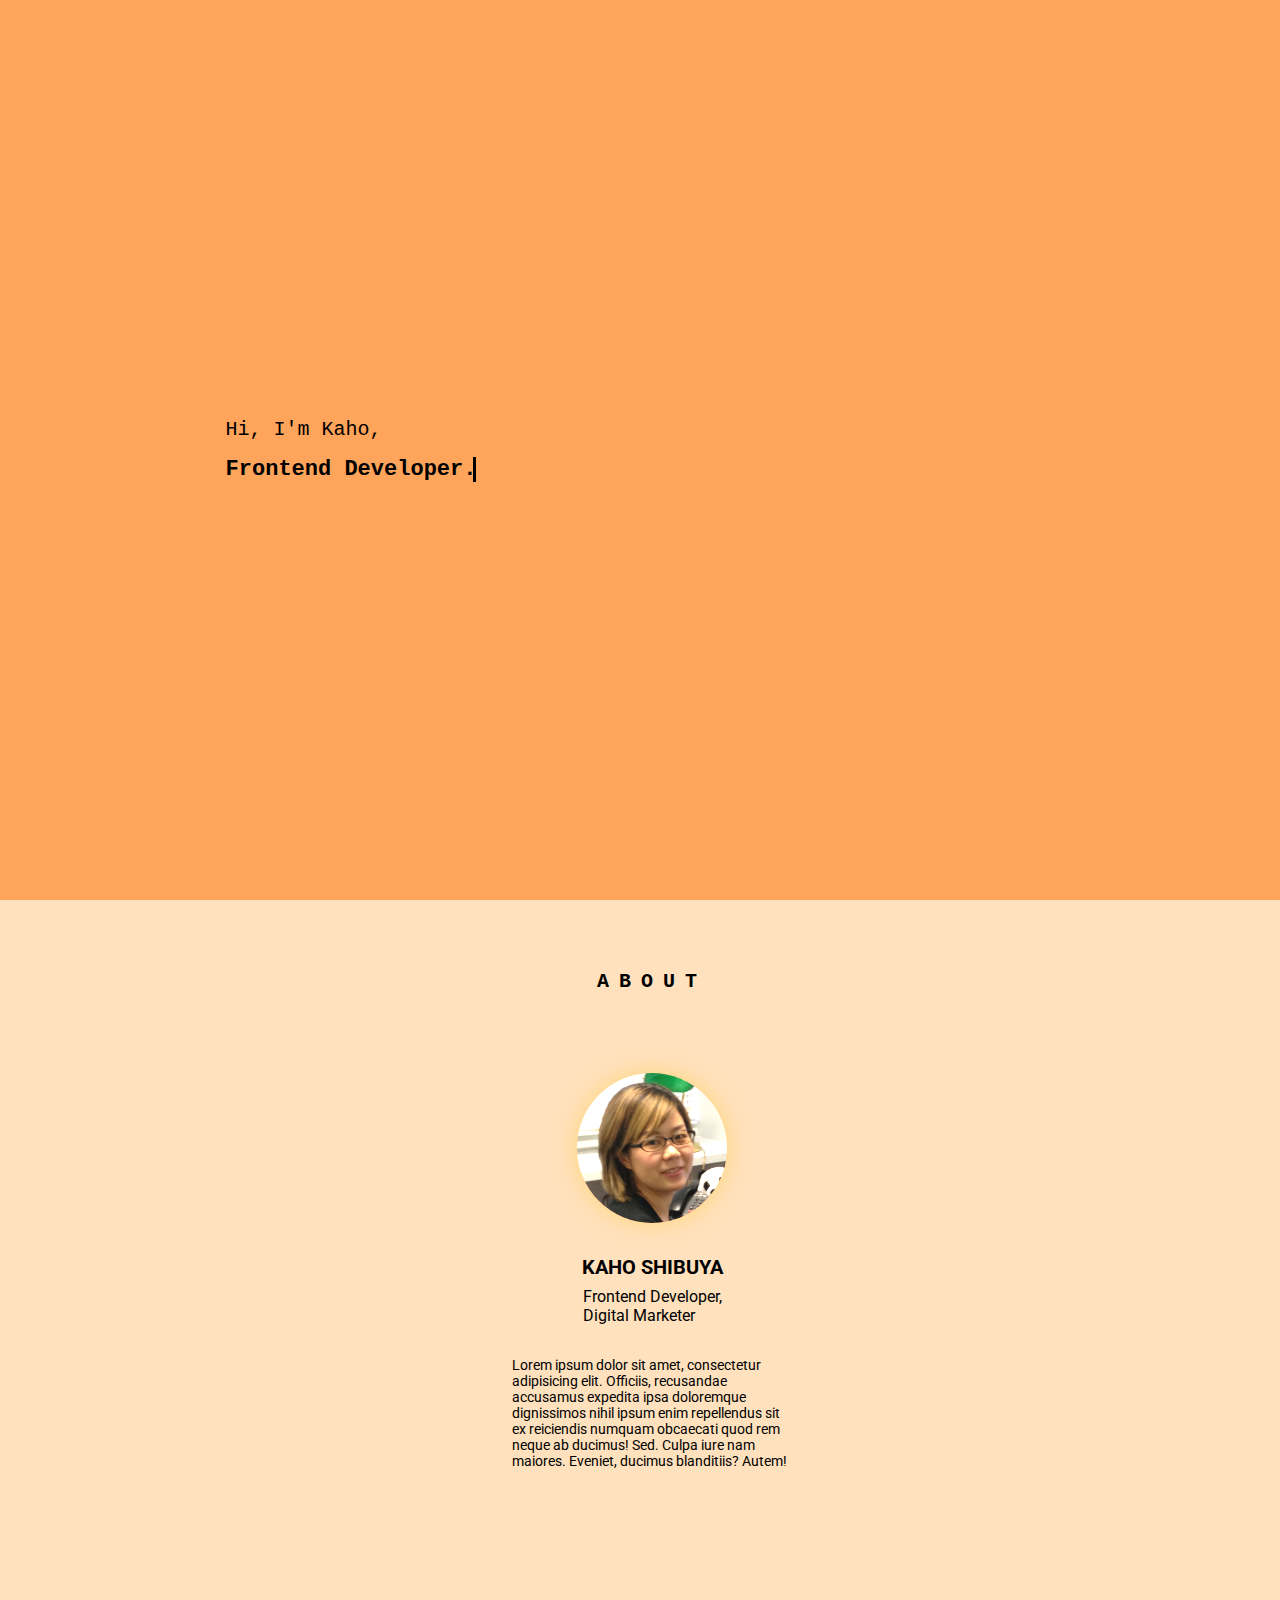
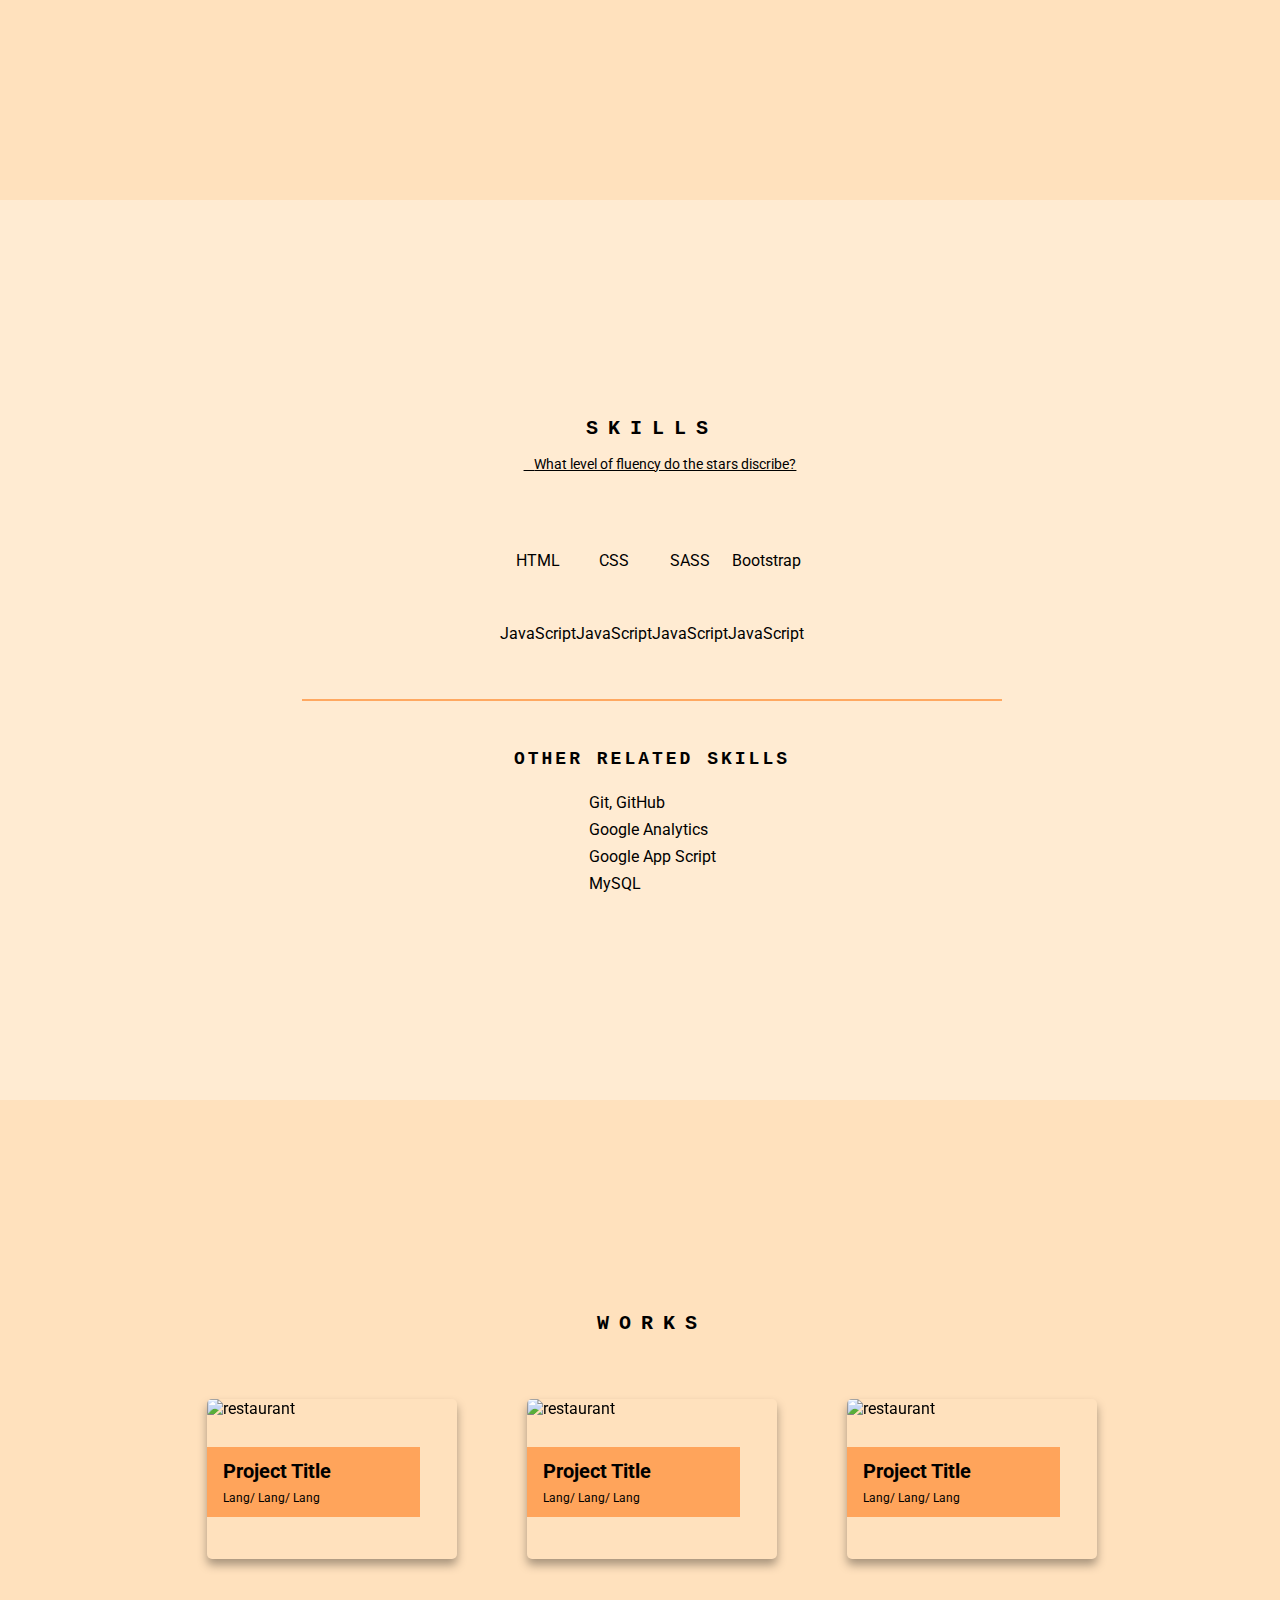
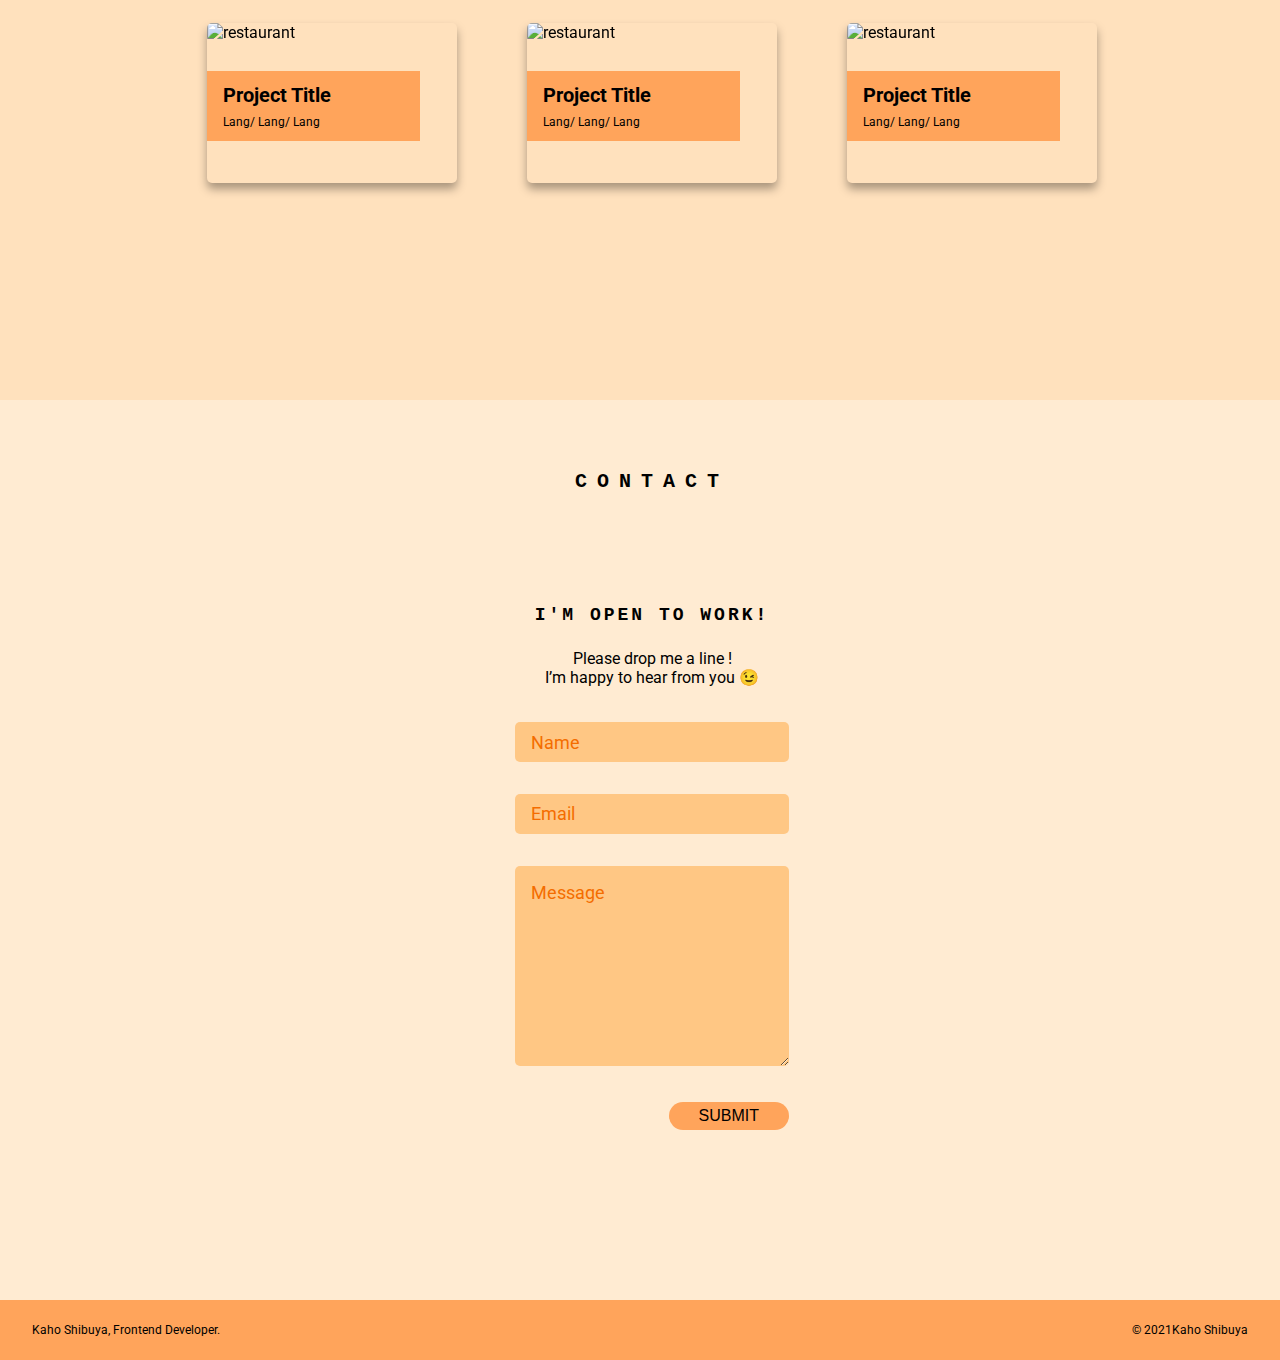
==== commit c2c5f0e2: "Update the layout for mobile devices." ====
--- a/home.html
+++ b/home.html
@@ -8,7 +8,7 @@
 			src="https://kit.fontawesome.com/33e91fc437.js"
 			crossorigin="anonymous"
 		></script>
-		<title>Kaho Shibuya</title>
+		<title>Kaho Shibuya - Frontend Developer</title>
 	</head>
 	<body>
 		<!-- Hamburger menu button -->
@@ -22,7 +22,7 @@
 			<a href="#!" target="_blank" rel="noopener noreferrer"><i class="fas fa-file-pdf"></i></a>
 			<a href="https://twitter.com/shivchan_" target="_blank" rel="noopener noreferrer"><i class="fab fa-twitter"></i></a>
 		</div>
-		<div class="overlay">
+		<div class="menuOverlay">
 			<nav>
 				<ul class="menu">
 					<li class="menuItem"><a href="#">TOP</a></li>
@@ -33,395 +33,410 @@
 				</ul>
 			</nav>
 		</div>
-		<header id="top">
-			<h1>Hello, I am Kaho,<br /><span>Frontend Developer.</span></h1>
+		<header id="header">
+			<div id="headerContainer">
+				<h1>Hi, I'm Kaho,</h1>
+				<h1>Frontend Developer.</h1>
+			</div>
 		</header>
 		<section id="about">
-			<h1>ABOUT</h1>
-			<div class="profile">
-				<img src="./Images/Profile.png" alt="Kaho Shibuya" />
-				<div class="profileSummary">
+			<div id="aboutContainer">
+				<h1>ABOUT</h1>
+				<div class="profile">
+					<img src="./Images/Profile.png" alt="Kaho Shibuya" />
 					<h2>KAHO SHIBUYA</h2>
 					<p>Frontend Developer,<br />Digital Marketer</p>
 					<p>
-						Eget euismod non id est aliquam mattis purus elit. Libero orci cum
-						venenatis, odio dapibus odio urna, turpis velit.
+						Lorem ipsum dolor sit amet, consectetur adipisicing elit. Officiis, recusandae accusamus expedita ipsa doloremque dignissimos nihil ipsum enim repellendus sit ex reiciendis numquam obcaecati quod rem neque ab ducimus! Sed.
+						Culpa iure nam maiores. 
+						Eveniet, ducimus blanditiis? Autem!
 					</p>
 				</div>
 			</div>
 		</section>
 		<section id="skills">
-			<h1>SKILLS</h1>
-			<a href="#skills" id="starDiscription"
-				>What level of fluency do the stars discribe?</a
-			>
-			<!-- Modal -->
-			<div id="modal">
-				<span class="close">&times;</span>
-				<h2><i class="fas fa-star"></i>Familiar</h2>
-				<p>
-					Can make things work by collaging code snippets together from external
-					referrences.
-				</p>
-				<h2>
-					<i class="fas fa-star"></i><i class="fas fa-star"></i>Proficient
-				</h2>
-				<p>
-					Occassional reference to Stack external referrences, but have good
-					understanding of what the code is doing.
-				</p>
-				<h2>
-					<i class="fas fa-star"></i><i class="fas fa-star"></i
-					><i class="fas fa-star"></i>Excellent
-				</h2>
-				<p>
-					Can code without external referrences or with minimal referrence to
-					documentations.
-				</p>
+			<div id="skillsContainer">
+				<h1>SKILLS</h1>
+				<a href="#skills" id="starDiscription"
+					>What level of fluency do the stars discribe?</a
+				>
+				<!-- Modal -->
+				<div id="modal">
+					<span class="close">&times;</span>
+					<h2><i class="fas fa-star"></i>Familiar</h2>
+					<p>
+						Can make things work by collaging code snippets together from external
+						referrences.
+					</p>
+					<h2>
+						<i class="fas fa-star"></i><i class="fas fa-star"></i>Proficient
+					</h2>
+					<p>
+						Occassional reference to Stack external referrences, but have good
+						understanding of what the code is doing.
+					</p>
+					<h2>
+						<i class="fas fa-star"></i><i class="fas fa-star"></i
+						><i class="fas fa-star"></i>Excellent
+					</h2>
+					<p>
+						Can code without external referrences or with minimal referrence to
+						documentations.
+					</p>
+				</div>
+				<!-- Modal end -->
+				<div class="langList">
+					<div class="langListItem">
+						<div class="stars">
+							<div class="backStars">
+								<i class="far fa-star"></i>
+								<i class="far fa-star"></i>
+								<i class="far fa-star"></i>
+	
+								<div class="frontStars" id="html">
+									<i class="fas fa-star"></i>
+									<i class="fas fa-star"></i>
+									<i class="fas fa-star"></i>
+								</div>
+							</div>
+						</div>
+						<i class="fab fa-html5"></i>
+						<span>HTML</span>
+					</div>
+					<div class="langListItem">
+						<div class="stars">
+							<div class="backStars">
+								<i class="far fa-star"></i>
+								<i class="far fa-star"></i>
+								<i class="far fa-star"></i>
+	
+								<div class="frontStars" id="css">
+									<i class="fas fa-star"></i>
+									<i class="fas fa-star"></i>
+									<i class="fas fa-star"></i>
+								</div>
+							</div>
+						</div>
+						<i class="fab fa-css3-alt"></i>
+						<span>CSS</span>
+					</div>
+					<div class="langListItem">
+						<div class="stars">
+							<div class="backStars">
+								<i class="far fa-star"></i>
+								<i class="far fa-star"></i>
+								<i class="far fa-star"></i>
+	
+								<div class="frontStars" id="sass">
+									<i class="fas fa-star"></i>
+									<i class="fas fa-star"></i>
+									<i class="fas fa-star"></i>
+								</div>
+							</div>
+						</div>
+						<i class="fab fa-sass"></i>
+						<span>SASS</span>
+					</div>
+					<div class="langListItem">
+						<div class="stars">
+							<div class="backStars">
+								<i class="far fa-star"></i>
+								<i class="far fa-star"></i>
+								<i class="far fa-star"></i>
+	
+								<div class="frontStars" id="bootstrap">
+									<i class="fas fa-star"></i>
+									<i class="fas fa-star"></i>
+									<i class="fas fa-star"></i>
+								</div>
+							</div>
+						</div>
+						<i class="fab fa-bootstrap"></i>
+						<span>Bootstrap</span>
+					</div>
+					<div class="langListItem">
+						<div class="stars">
+							<div class="backStars">
+								<i class="far fa-star"></i>
+								<i class="far fa-star"></i>
+								<i class="far fa-star"></i>
+	
+								<div class="frontStars" id="javascript">
+									<i class="fas fa-star"></i>
+									<i class="fas fa-star"></i>
+									<i class="fas fa-star"></i>
+								</div>
+							</div>
+						</div>
+						<i class="fab fa-js-square"></i>
+						<span>JavaScript</span>
+					</div>
+					<div class="langListItem">
+						<div class="stars">
+							<div class="backStars">
+								<i class="far fa-star"></i>
+								<i class="far fa-star"></i>
+								<i class="far fa-star"></i>
+	
+								<div class="frontStars">
+									<i class="fas fa-star"></i>
+									<i class="fas fa-star"></i>
+									<i class="fas fa-star"></i>
+								</div>
+							</div>
+						</div>
+						<i class="fab fa-js-square"></i>
+						<span>JavaScript</span>
+					</div>
+					<div class="langListItem">
+						<div class="stars">
+							<div class="backStars">
+								<i class="far fa-star"></i>
+								<i class="far fa-star"></i>
+								<i class="far fa-star"></i>
+	
+								<div class="frontStars">
+									<i class="fas fa-star"></i>
+									<i class="fas fa-star"></i>
+									<i class="fas fa-star"></i>
+								</div>
+							</div>
+						</div>
+						<i class="fab fa-js-square"></i>
+						<span>JavaScript</span>
+					</div>
+					<div class="langListItem">
+						<div class="stars">
+							<div class="backStars">
+								<i class="far fa-star"></i>
+								<i class="far fa-star"></i>
+								<i class="far fa-star"></i>
+	
+								<div class="frontStars">
+									<i class="fas fa-star"></i>
+									<i class="fas fa-star"></i>
+									<i class="fas fa-star"></i>
+								</div>
+							</div>
+						</div>	
+						<i class="fab fa-js-square"></i>
+						<span>JavaScript</span>
+					</div>
+				</div>
+				<hr />
+				<h2>Other related skills</h2>
+				<ul class="skillsList">
+					<li>Git, GitHub</li>
+					<li>Google Analytics</li>
+					<li>Google App Script</li>
+					<li>MySQL</li>
+				</ul>
 			</div>
-			<!-- Modal end -->
-			<div class="langList">
-				<div class="langListItem">
-					<div class="stars">
-						<div class="backStars">
-							<i class="far fa-star"></i>
-							<i class="far fa-star"></i>
-							<i class="far fa-star"></i>
-
-							<div class="frontStars" id="html">
-								<i class="fas fa-star"></i>
-								<i class="fas fa-star"></i>
-								<i class="fas fa-star"></i>
-							</div>
-						</div>
-					</div>
-					<i class="fab fa-html5"></i>
-					<span>HTML</span>
-				</div>
-				<div class="langListItem">
-					<div class="stars">
-						<div class="backStars">
-							<i class="far fa-star"></i>
-							<i class="far fa-star"></i>
-							<i class="far fa-star"></i>
-
-							<div class="frontStars" id="css">
-								<i class="fas fa-star"></i>
-								<i class="fas fa-star"></i>
-								<i class="fas fa-star"></i>
-							</div>
-						</div>
-					</div>
-					<i class="fab fa-css3-alt"></i>
-					<span>CSS</span>
-				</div>
-				<div class="langListItem">
-					<div class="stars">
-						<div class="backStars">
-							<i class="far fa-star"></i>
-							<i class="far fa-star"></i>
-							<i class="far fa-star"></i>
-
-							<div class="frontStars" id="sass">
-								<i class="fas fa-star"></i>
-								<i class="fas fa-star"></i>
-								<i class="fas fa-star"></i>
-							</div>
-						</div>
-					</div>
-					<i class="fab fa-sass"></i>
-					<span>SASS</span>
-				</div>
-				<div class="langListItem">
-					<div class="stars">
-						<div class="backStars">
-							<i class="far fa-star"></i>
-							<i class="far fa-star"></i>
-							<i class="far fa-star"></i>
-
-							<div class="frontStars" id="bootstrap">
-								<i class="fas fa-star"></i>
-								<i class="fas fa-star"></i>
-								<i class="fas fa-star"></i>
-							</div>
-						</div>
-					</div>
-					<i class="fab fa-bootstrap"></i>
-					<span>Bootstrap</span>
-				</div>
-				<div class="langListItem">
-					<div class="stars">
-						<div class="backStars">
-							<i class="far fa-star"></i>
-							<i class="far fa-star"></i>
-							<i class="far fa-star"></i>
-
-							<div class="frontStars" id="javascript">
-								<i class="fas fa-star"></i>
-								<i class="fas fa-star"></i>
-								<i class="fas fa-star"></i>
-							</div>
-						</div>
-					</div>
-					<i class="fab fa-js-square"></i>
-					<span>JavaScript</span>
-				</div>
-				<div class="langListItem">
-					<div class="stars">
-						<div class="backStars">
-							<i class="far fa-star"></i>
-							<i class="far fa-star"></i>
-							<i class="far fa-star"></i>
-
-							<div class="frontStars">
-								<i class="fas fa-star"></i>
-								<i class="fas fa-star"></i>
-								<i class="fas fa-star"></i>
-							</div>
-						</div>
-					</div>
-					<i class="fab fa-js-square"></i>
-					<span>JavaScript</span>
-				</div>
-				<div class="langListItem">
-					<div class="stars">
-						<div class="backStars">
-							<i class="far fa-star"></i>
-							<i class="far fa-star"></i>
-							<i class="far fa-star"></i>
-
-							<div class="frontStars">
-								<i class="fas fa-star"></i>
-								<i class="fas fa-star"></i>
-								<i class="fas fa-star"></i>
-							</div>
-						</div>
-					</div>
-					<i class="fab fa-js-square"></i>
-					<span>JavaScript</span>
-				</div>
-				<div class="langListItem">
-					<div class="stars">
-						<div class="backStars">
-							<i class="far fa-star"></i>
-							<i class="far fa-star"></i>
-							<i class="far fa-star"></i>
-
-							<div class="frontStars">
-								<i class="fas fa-star"></i>
-								<i class="fas fa-star"></i>
-								<i class="fas fa-star"></i>
-							</div>
-						</div>
-					</div>
-					<i class="fab fa-js-square"></i>
-					<span>JavaScript</span>
-				</div>
-			</div>
-			<hr />
-			<h2>Other related skills…</h2>
-			<p>Git, GitHub, Google Analytics, Google App Script, MySQL etc.</p>
 		</section>
 		<section id="works">
-			<h1>WORKS</h1>
-			<div class="worksList">
-				<div class="worksListItem">
-					<div class="projectFront">
-						<img
-							src="https://images.unsplash.com/photo-1466978913421-dad2ebd01d17?ixlib=rb-1.2.1&ixid=MXwxMjA3fDB8MHxwaG90by1wYWdlfHx8fGVufDB8fHw%3D&auto=format&fit=crop&w=1267&q=80"
-							alt="restaurant"
-						/>
-						<div class="projectFrontTitle">
-							<div class="projectFrontTitleInner">
-								<h1>Project Title</h1>
-								<h3>Lang/ Lang/ Lang</h3>
-							</div>
-						</div>
-					</div>
-					<div class="projectBack">
-						<p>
-							Scelerisque egestas libero, aliquam iaculis tristique lobortis.
-							Vitae mi metus enim aliquet.
-						</p>
-						<div class="links">
-							<a href="#!" class="projectsBtn">
-								<i class="fas fa-eye"></i> Preview
-							</a>
-							<a href="#!" class="projectsBtn">
-								<i class="fab fa-github"></i> GitHub
-							</a>
-						</div>
-					</div>
-				</div>
-				<div class="worksListItem">
-					<div class="projectFront">
-						<img
-							src="https://images.unsplash.com/photo-1466978913421-dad2ebd01d17?ixlib=rb-1.2.1&ixid=MXwxMjA3fDB8MHxwaG90by1wYWdlfHx8fGVufDB8fHw%3D&auto=format&fit=crop&w=1267&q=80"
-							alt="restaurant"
-						/>
-						<div class="projectFrontTitle">
-							<div class="projectFrontTitleInner">
-								<h1>Project Title</h1>
-								<h3>Lang/ Lang/ Lang</h3>
-							</div>
-						</div>
-					</div>
-					<div class="projectBack">
-						<p>
-							Scelerisque egestas libero, aliquam iaculis tristique lobortis.
-							Vitae mi metus enim aliquet.
-						</p>
-						<div class="links">
-							<a href="#!" class="projectsBtn">
-								<i class="fas fa-eye"></i> Preview
-							</a>
-							<a href="#!" class="projectsBtn">
-								<i class="fab fa-github"></i> GitHub
-							</a>
-						</div>
-					</div>
-				</div>
-				<div class="worksListItem">
-					<div class="projectFront">
-						<img
-							src="https://images.unsplash.com/photo-1466978913421-dad2ebd01d17?ixlib=rb-1.2.1&ixid=MXwxMjA3fDB8MHxwaG90by1wYWdlfHx8fGVufDB8fHw%3D&auto=format&fit=crop&w=1267&q=80"
-							alt="restaurant"
-						/>
-						<div class="projectFrontTitle">
-							<div class="projectFrontTitleInner">
-								<h1>Project Title</h1>
-								<h3>Lang/ Lang/ Lang</h3>
-							</div>
-						</div>
-					</div>
-					<div class="projectBack">
-						<p>
-							Scelerisque egestas libero, aliquam iaculis tristique lobortis.
-							Vitae mi metus enim aliquet.
-						</p>
-						<div class="links">
-							<a href="#!" class="projectsBtn">
-								<i class="fas fa-eye"></i> Preview
-							</a>
-							<a href="#!" class="projectsBtn">
-								<i class="fab fa-github"></i> GitHub
-							</a>
-						</div>
-					</div>
-				</div>
-				<div class="worksListItem">
-					<div class="projectFront">
-						<img
-							src="https://images.unsplash.com/photo-1466978913421-dad2ebd01d17?ixlib=rb-1.2.1&ixid=MXwxMjA3fDB8MHxwaG90by1wYWdlfHx8fGVufDB8fHw%3D&auto=format&fit=crop&w=1267&q=80"
-							alt="restaurant"
-						/>
-						<div class="projectFrontTitle">
-							<div class="projectFrontTitleInner">
-								<h1>Project Title</h1>
-								<h3>Lang/ Lang/ Lang</h3>
-							</div>
-						</div>
-					</div>
-					<div class="projectBack">
-						<p>
-							Scelerisque egestas libero, aliquam iaculis tristique lobortis.
-							Vitae mi metus enim aliquet.
-						</p>
-						<div class="links">
-							<a href="#!" class="projectsBtn">
-								<i class="fas fa-eye"></i> Preview
-							</a>
-							<a href="#!" class="projectsBtn">
-								<i class="fab fa-github"></i> GitHub
-							</a>
-						</div>
-					</div>
-				</div>
-				<div class="worksListItem">
-					<div class="projectFront">
-						<img
-							src="https://images.unsplash.com/photo-1466978913421-dad2ebd01d17?ixlib=rb-1.2.1&ixid=MXwxMjA3fDB8MHxwaG90by1wYWdlfHx8fGVufDB8fHw%3D&auto=format&fit=crop&w=1267&q=80"
-							alt="restaurant"
-						/>
-						<div class="projectFrontTitle">
-							<div class="projectFrontTitleInner">
-								<h1>Project Title</h1>
-								<h3>Lang/ Lang/ Lang</h3>
-							</div>
-						</div>
-					</div>
-					<div class="projectBack">
-						<p>
-							Scelerisque egestas libero, aliquam iaculis tristique lobortis.
-							Vitae mi metus enim aliquet.
-						</p>
-						<div class="links">
-							<a href="#!" class="projectsBtn">
-								<i class="fas fa-eye"></i> Preview
-							</a>
-							<a href="#!" class="projectsBtn">
-								<i class="fab fa-github"></i> GitHub
-							</a>
-						</div>
-					</div>
-				</div>
-				<div class="worksListItem">
-					<div class="projectFront">
-						<img
-							src="https://images.unsplash.com/photo-1466978913421-dad2ebd01d17?ixlib=rb-1.2.1&ixid=MXwxMjA3fDB8MHxwaG90by1wYWdlfHx8fGVufDB8fHw%3D&auto=format&fit=crop&w=1267&q=80"
-							alt="restaurant"
-						/>
-						<div class="projectFrontTitle">
-							<div class="projectFrontTitleInner">
-								<h1>Project Title</h1>
-								<h3>Lang/ Lang/ Lang</h3>
-							</div>
-						</div>
-					</div>
-					<div class="projectBack">
-						<p>
-							Scelerisque egestas libero, aliquam iaculis tristique lobortis.
-							Vitae mi metus enim aliquet.
-						</p>
-						<div class="links">
-							<a href="#!" class="projectsBtn">
-								<i class="fas fa-eye"></i> Preview
-							</a>
-							<a href="#!" class="projectsBtn">
-								<i class="fab fa-github"></i> GitHub
-							</a>
+			<div id="worksContainer">
+				<h1>WORKS</h1>
+				<div class="worksList">
+					<div class="worksListItem">
+						<div class="projectFront">
+							<img
+								src="https://images.unsplash.com/photo-1466978913421-dad2ebd01d17?ixlib=rb-1.2.1&ixid=MXwxMjA3fDB8MHxwaG90by1wYWdlfHx8fGVufDB8fHw%3D&auto=format&fit=crop&w=1267&q=80"
+								alt="restaurant"
+							/>
+							<div class="projectFrontTitle">
+								<div class="projectFrontTitleInner">
+									<h1>Project Title</h1>
+									<h3>Lang/ Lang/ Lang</h3>
+								</div>
+							</div>
+						</div>
+						<div class="projectBack">
+							<p>
+								Scelerisque egestas libero, aliquam iaculis tristique lobortis.
+								Vitae mi metus enim aliquet.
+							</p>
+							<div class="links">
+								<a href="#!" class="projectsBtn">
+									<i class="fas fa-eye"></i> Preview
+								</a>
+								<a href="#!" class="projectsBtn">
+									<i class="fab fa-github"></i> GitHub
+								</a>
+							</div>
+						</div>
+					</div>
+					<div class="worksListItem">
+						<div class="projectFront">
+							<img
+								src="https://images.unsplash.com/photo-1466978913421-dad2ebd01d17?ixlib=rb-1.2.1&ixid=MXwxMjA3fDB8MHxwaG90by1wYWdlfHx8fGVufDB8fHw%3D&auto=format&fit=crop&w=1267&q=80"
+								alt="restaurant"
+							/>
+							<div class="projectFrontTitle">
+								<div class="projectFrontTitleInner">
+									<h1>Project Title</h1>
+									<h3>Lang/ Lang/ Lang</h3>
+								</div>
+							</div>
+						</div>
+						<div class="projectBack">
+							<p>
+								Scelerisque egestas libero, aliquam iaculis tristique lobortis.
+								Vitae mi metus enim aliquet.
+							</p>
+							<div class="links">
+								<a href="#!" class="projectsBtn">
+									<i class="fas fa-eye"></i> Preview
+								</a>
+								<a href="#!" class="projectsBtn">
+									<i class="fab fa-github"></i> GitHub
+								</a>
+							</div>
+						</div>
+					</div>
+					<div class="worksListItem">
+						<div class="projectFront">
+							<img
+								src="https://images.unsplash.com/photo-1466978913421-dad2ebd01d17?ixlib=rb-1.2.1&ixid=MXwxMjA3fDB8MHxwaG90by1wYWdlfHx8fGVufDB8fHw%3D&auto=format&fit=crop&w=1267&q=80"
+								alt="restaurant"
+							/>
+							<div class="projectFrontTitle">
+								<div class="projectFrontTitleInner">
+									<h1>Project Title</h1>
+									<h3>Lang/ Lang/ Lang</h3>
+								</div>
+							</div>
+						</div>
+						<div class="projectBack">
+							<p>
+								Scelerisque egestas libero, aliquam iaculis tristique lobortis.
+								Vitae mi metus enim aliquet.
+							</p>
+							<div class="links">
+								<a href="#!" class="projectsBtn">
+									<i class="fas fa-eye"></i> Preview
+								</a>
+								<a href="#!" class="projectsBtn">
+									<i class="fab fa-github"></i> GitHub
+								</a>
+							</div>
+						</div>
+					</div>
+					<div class="worksListItem">
+						<div class="projectFront">
+							<img
+								src="https://images.unsplash.com/photo-1466978913421-dad2ebd01d17?ixlib=rb-1.2.1&ixid=MXwxMjA3fDB8MHxwaG90by1wYWdlfHx8fGVufDB8fHw%3D&auto=format&fit=crop&w=1267&q=80"
+								alt="restaurant"
+							/>
+							<div class="projectFrontTitle">
+								<div class="projectFrontTitleInner">
+									<h1>Project Title</h1>
+									<h3>Lang/ Lang/ Lang</h3>
+								</div>
+							</div>
+						</div>
+						<div class="projectBack">
+							<p>
+								Scelerisque egestas libero, aliquam iaculis tristique lobortis.
+								Vitae mi metus enim aliquet.
+							</p>
+							<div class="links">
+								<a href="#!" class="projectsBtn">
+									<i class="fas fa-eye"></i> Preview
+								</a>
+								<a href="#!" class="projectsBtn">
+									<i class="fab fa-github"></i> GitHub
+								</a>
+							</div>
+						</div>
+					</div>
+					<div class="worksListItem">
+						<div class="projectFront">
+							<img
+								src="https://images.unsplash.com/photo-1466978913421-dad2ebd01d17?ixlib=rb-1.2.1&ixid=MXwxMjA3fDB8MHxwaG90by1wYWdlfHx8fGVufDB8fHw%3D&auto=format&fit=crop&w=1267&q=80"
+								alt="restaurant"
+							/>
+							<div class="projectFrontTitle">
+								<div class="projectFrontTitleInner">
+									<h1>Project Title</h1>
+									<h3>Lang/ Lang/ Lang</h3>
+								</div>
+							</div>
+						</div>
+						<div class="projectBack">
+							<p>
+								Scelerisque egestas libero, aliquam iaculis tristique lobortis.
+								Vitae mi metus enim aliquet.
+							</p>
+							<div class="links">
+								<a href="#!" class="projectsBtn">
+									<i class="fas fa-eye"></i> Preview
+								</a>
+								<a href="#!" class="projectsBtn">
+									<i class="fab fa-github"></i> GitHub
+								</a>
+							</div>
+						</div>
+					</div>
+					<div class="worksListItem">
+						<div class="projectFront">
+							<img
+								src="https://images.unsplash.com/photo-1466978913421-dad2ebd01d17?ixlib=rb-1.2.1&ixid=MXwxMjA3fDB8MHxwaG90by1wYWdlfHx8fGVufDB8fHw%3D&auto=format&fit=crop&w=1267&q=80"
+								alt="restaurant"
+							/>
+							<div class="projectFrontTitle">
+								<div class="projectFrontTitleInner">
+									<h1>Project Title</h1>
+									<h3>Lang/ Lang/ Lang</h3>
+								</div>
+							</div>
+						</div>
+						<div class="projectBack">
+							<p>
+								Scelerisque egestas libero, aliquam iaculis tristique lobortis.
+								Vitae mi metus enim aliquet.
+							</p>
+							<div class="links">
+								<a href="#!" class="projectsBtn">
+									<i class="fas fa-eye"></i> Preview
+								</a>
+								<a href="#!" class="projectsBtn">
+									<i class="fab fa-github"></i> GitHub
+								</a>
+							</div>
 						</div>
 					</div>
 				</div>
 			</div>
 		</section>
 		<section id="contact">
-			<h1>CONTACT</h1>
-			<h1>I'M OPEN TO WORK.</h1>
-			<p>Please drop me a line !<br />I’m happy to hear from you &#128521;</p>
-			<form>
-				<label for="name">Name</label>
-				<input type="text" placeholder="Name" id="name" class="formControl" required />
-				<i class="fas fa-exclamation-circle"></i>
-				<small>Error message</small>
-				<label for="email">Email</label>
-				<input type="email" placeholder="Email" id="email" class="formControl" required />
-				<i class="fas fa-exclamation-circle"></i>
-				<small>Error message</small>
-				<label for="message">Message</label>
-				<textarea
-					name="massage"
-					id="message"
-					cols="40"
-					rows="10"
-					placeholder="Message"
-					class="formControl"
-					required
-				></textarea>
-				<i class="fas fa-exclamation-circle"></i>
-				<small>Error message</small>
-				<button type="submit"><span>SUBMIT</span></button>
-			</form>
+			<div id="contactContainer">
+				<h1>CONTACT</h1>
+				<h1>I'M OPEN TO WORK!</h1>
+				<p>Please drop me a line !<br />I’m happy to hear from you &#128521;</p>
+				<form>
+					<label for="name">Name</label>
+					<input type="text" placeholder="Name" id="name" class="formControl" required />
+					<i class="fas fa-exclamation-circle"></i>
+					<small>Error message</small>
+					<label for="email">Email</label>
+					<input type="email" placeholder="Email" id="email" class="formControl" required />
+					<i class="fas fa-exclamation-circle"></i>
+					<small>Error message</small>
+					<label for="message">Message</label>
+					<textarea
+						name="massage"
+						id="message"
+						cols="40"
+						rows="10"
+						placeholder="Message"
+						class="formControl"
+						required
+					></textarea>
+					<i class="fas fa-exclamation-circle"></i>
+					<small>Error message</small>
+					<button type="submit"><span>SUBMIT</span></button>
+				</form>
+			</div>
 		</section>
 		<footer>
 			<div>Kaho Shibuya, Frontend Developer.</div>
--- a/CSS/main.css
+++ b/CSS/main.css
@@ -1,3 +1,4 @@
+@import url("https://fonts.googleapis.com/css2?family=Cousine:wght@400;700&display=swap");
 @import url("https://fonts.googleapis.com/css2?family=Roboto:wght@400;700;900&display=swap");
 * {
   margin: 0;
@@ -43,160 +44,370 @@
   position: relative;
   background-color: #ffa45b;
   font-family: "Roboto", sans-serif;
+  font-weight: 400;
   overflow-x: hidden;
 }
 
-#top {
+header {
   width: 100%;
-  height: 250px;
-  padding: 1.5rem 3rem 1rem 3.5rem;
-}
-
-#top h1 {
-  font-family: "Roboto", sans-serif;
+  height: auto;
+  min-height: 100vh;
+  padding: 6rem 3rem;
+  display: -webkit-box;
+  display: -ms-flexbox;
+  display: flex;
+  -webkit-box-orient: vertical;
+  -webkit-box-direction: normal;
+      -ms-flex-direction: column;
+          flex-direction: column;
+  -webkit-box-pack: center;
+      -ms-flex-pack: center;
+          justify-content: center;
+  -webkit-box-align: center;
+      -ms-flex-align: center;
+          align-items: center;
+}
+
+header #headerContainer {
+  width: 70%;
+  min-width: 250px;
+}
+
+header #headerContainer h1 {
+  font-family: "Cousine", monospace;
   font-weight: 400;
-  font-size: 25px;
-  margin-top: 4rem;
-  margin-left: 1rem;
-}
-
-#top h1 span {
-  display: inline-block;
-  font-family: "Roboto", sans-serif;
+  font-size: 20px;
+}
+
+header #headerContainer h1:nth-of-type(2) {
+  font-size: 22px;
   font-weight: 700;
-  margin: 0;
   border-right: 3px solid #000000;
-  width: 18ch;
+  width: 19ch;
   overflow: hidden;
   white-space: nowrap;
-  letter-spacing: 1px;
-  -webkit-animation: typing 2.5s steps(20), blink 0.5s step-end infinite alternate;
-          animation: typing 2.5s steps(20), blink 0.5s step-end infinite alternate;
+  margin-top: 1rem;
+  -webkit-animation: typing 3s steps(19), blink 0.5s step-end infinite alternate;
+          animation: typing 3s steps(19), blink 0.5s step-end infinite alternate;
+}
+
+section {
+  position: relative;
 }
 
 #about {
   width: 100%;
-  height: 250px;
-  padding: 1.5rem 3rem 1rem 3.5rem;
+  height: auto;
+  min-height: 100vh;
+  padding: 6rem 3rem;
+  display: -webkit-box;
+  display: -ms-flexbox;
+  display: flex;
+  -webkit-box-orient: vertical;
+  -webkit-box-direction: normal;
+      -ms-flex-direction: column;
+          flex-direction: column;
+  -webkit-box-pack: center;
+      -ms-flex-pack: center;
+          justify-content: center;
+  -webkit-box-align: center;
+      -ms-flex-align: center;
+          align-items: center;
+  -webkit-box-pack: start;
+      -ms-flex-pack: start;
+          justify-content: flex-start;
   background-color: #ffe1bd;
-}
-
-#about .profile {
-  display: -webkit-box;
-  display: -ms-flexbox;
-  display: flex;
-  -webkit-box-orient: horizontal;
-  -webkit-box-direction: normal;
-      -ms-flex-direction: row;
-          flex-direction: row;
-  max-width: 1000px;
-  -webkit-box-align: center;
-      -ms-flex-align: center;
-          align-items: center;
-  -webkit-box-pack: center;
-      -ms-flex-pack: center;
-          justify-content: center;
-  margin: 1rem auto;
-}
-
-#about .profile img {
-  width: 110px;
-  height: 110px;
+  position: relative;
+}
+
+#aboutContainer {
+  display: -webkit-box;
+  display: -ms-flexbox;
+  display: flex;
+  -webkit-box-orient: vertical;
+  -webkit-box-direction: normal;
+      -ms-flex-direction: column;
+          flex-direction: column;
+  -webkit-box-pack: center;
+      -ms-flex-pack: center;
+          justify-content: center;
+  -webkit-box-align: center;
+      -ms-flex-align: center;
+          align-items: center;
+}
+
+#aboutContainer > h1 {
+  margin-bottom: 2rem;
+}
+
+#aboutContainer .profile {
+  display: -webkit-box;
+  display: -ms-flexbox;
+  display: flex;
+  -webkit-box-orient: vertical;
+  -webkit-box-direction: normal;
+      -ms-flex-direction: column;
+          flex-direction: column;
+  -webkit-box-pack: center;
+      -ms-flex-pack: center;
+          justify-content: center;
+  -webkit-box-align: center;
+      -ms-flex-align: center;
+          align-items: center;
+  position: relative;
+  min-width: 120px;
+  margin-top: 3rem;
+}
+
+#aboutContainer .profile img {
+  width: 70%;
+  max-width: 190px;
   border-radius: 50%;
   position: relative;
   -webkit-filter: drop-shadow(0 0 0.75rem #ffa45b) brightness(130%);
           filter: drop-shadow(0 0 0.75rem #ffa45b) brightness(130%);
 }
 
-#about .profile .profileSummary {
-  width: 50%;
-  position: relative;
-  margin-left: 2rem;
-}
-
-#about .profile .profileSummary h2 {
+#aboutContainer .profile h2 {
+  font-size: 20px;
+  min-width: 120px;
+  margin-top: 2rem;
+}
+
+#aboutContainer .profile p:nth-of-type(1) {
   font-size: 16px;
+  margin: 0.5rem 0 2rem 0;
   min-width: 122px;
 }
 
-#about .profile .profileSummary p:nth-of-type(1) {
-  font-size: 12px;
-  margin-bottom: 1rem;
-  min-width: 122px;
-}
-
-#about .profile .profileSummary p:nth-of-type(2) {
-  font-size: 12px;
-  height: 70px;
+#aboutContainer .profile p:nth-of-type(2) {
+  font-size: 14px;
   width: auto;
-  max-width: 460px;
-  min-width: 122px;
+  max-width: 280px;
+  min-width: 120px;
+  overflow: hidden;
 }
 
 #skills {
   width: 100%;
-  height: 580px;
-  padding: 1.5rem 3rem 1rem 3.5rem;
+  height: auto;
+  min-height: 100vh;
+  padding: 6rem 3rem;
   position: relative;
   background-color: #ffebd2;
-}
-
-#skills h2 {
+  display: -webkit-box;
+  display: -ms-flexbox;
+  display: flex;
+  -webkit-box-orient: vertical;
+  -webkit-box-direction: normal;
+      -ms-flex-direction: column;
+          flex-direction: column;
+  -webkit-box-pack: center;
+      -ms-flex-pack: center;
+          justify-content: center;
+  -webkit-box-align: center;
+      -ms-flex-align: center;
+          align-items: center;
+}
+
+#skillsContainer {
+  width: 90%;
+  display: -webkit-box;
+  display: -ms-flexbox;
+  display: flex;
+  -webkit-box-orient: vertical;
+  -webkit-box-direction: normal;
+      -ms-flex-direction: column;
+          flex-direction: column;
+  -webkit-box-pack: center;
+      -ms-flex-pack: center;
+          justify-content: center;
+  -webkit-box-align: center;
+      -ms-flex-align: center;
+          align-items: center;
+  -webkit-box-pack: start;
+      -ms-flex-pack: start;
+          justify-content: flex-start;
+  -webkit-box-align: stretch;
+      -ms-flex-align: stretch;
+          align-items: stretch;
+}
+
+#skillsContainer a {
+  display: inline-block;
   font-family: "Roboto", sans-serif;
-  font-weight: 700;
+  font-weight: 400;
+  color: #000000;
+  font-size: 12px;
+  margin: 1rem auto;
+  white-space: nowrap;
+}
+
+#skillsContainer a::before {
+  font-family: 'Font Awesome 5 Free';
+  font-weight: 900;
+  content: '\f059';
+  text-decoration: none;
+}
+
+#skillsContainer hr {
+  width: 80%;
+  border: none;
+  border-top: 2px solid rgba(255, 164, 91, 0.95);
+  margin: 0 auto;
+}
+
+#skillsContainer h2 {
+  font-family: "Cousine", monospace;
+  text-transform: uppercase;
+  letter-spacing: 3px;
   font-size: 16px;
-  margin: 2rem auto 1rem auto;
+  margin: 3rem auto 1rem auto;
   text-align: center;
-}
-
-#skills p {
+  white-space: nowrap;
+}
+
+#skillsContainer ul {
   margin: 0 auto;
-  text-align: center;
+  list-style-type: none;
+}
+
+#skillsContainer ul li {
+  margin-top: 0.5rem;
 }
 
 #works {
   width: 100%;
-  height: 1250px;
-  padding: 1.5rem 3rem 1rem 3.5rem;
+  height: auto;
+  min-height: 100vh;
+  padding: 6rem 3rem;
   background-color: #ffe1bd;
-}
-
-#works .worksList {
-  display: -webkit-box;
-  display: -ms-flexbox;
-  display: flex;
-  -webkit-box-orient: vertical;
-  -webkit-box-direction: normal;
-      -ms-flex-direction: column;
-          flex-direction: column;
-  -webkit-box-align: center;
-      -ms-flex-align: center;
-          align-items: center;
+  display: -webkit-box;
+  display: -ms-flexbox;
+  display: flex;
+  -webkit-box-orient: vertical;
+  -webkit-box-direction: normal;
+      -ms-flex-direction: column;
+          flex-direction: column;
+  -webkit-box-pack: center;
+      -ms-flex-pack: center;
+          justify-content: center;
+  -webkit-box-align: center;
+      -ms-flex-align: center;
+          align-items: center;
+  position: relative;
+}
+
+#worksContainer {
+  display: -webkit-box;
+  display: -ms-flexbox;
+  display: flex;
+  -webkit-box-orient: vertical;
+  -webkit-box-direction: normal;
+      -ms-flex-direction: column;
+          flex-direction: column;
+  -webkit-box-pack: center;
+      -ms-flex-pack: center;
+          justify-content: center;
+  -webkit-box-align: center;
+      -ms-flex-align: center;
+          align-items: center;
+  -webkit-box-pack: start;
+      -ms-flex-pack: start;
+          justify-content: flex-start;
+  height: 90%;
+}
+
+#worksContainer > h1 {
+  margin-bottom: 2rem;
+}
+
+#worksContainer .worksList {
+  display: -webkit-box;
+  display: -ms-flexbox;
+  display: flex;
+  -webkit-box-orient: vertical;
+  -webkit-box-direction: normal;
+      -ms-flex-direction: column;
+          flex-direction: column;
+  -webkit-box-pack: center;
+      -ms-flex-pack: center;
+          justify-content: center;
+  -webkit-box-align: center;
+      -ms-flex-align: center;
+          align-items: center;
+  -webkit-box-pack: space-evenly;
+      -ms-flex-pack: space-evenly;
+          justify-content: space-evenly;
+  align-items: center;
 }
 
 #contact {
   width: 100%;
-  height: 540px;
-  padding: 1.5rem 3rem 1rem 3.5rem;
+  height: auto;
+  min-height: 100vh;
+  padding: 6rem 3rem;
   background-color: #ffebd2;
-}
-
-#contact h1:nth-of-type(2) {
-  letter-spacing: 5px;
+  display: -webkit-box;
+  display: -ms-flexbox;
+  display: flex;
+  -webkit-box-orient: vertical;
+  -webkit-box-direction: normal;
+      -ms-flex-direction: column;
+          flex-direction: column;
+  -webkit-box-pack: center;
+      -ms-flex-pack: center;
+          justify-content: center;
+  -webkit-box-align: center;
+      -ms-flex-align: center;
+          align-items: center;
+  -webkit-box-pack: start;
+      -ms-flex-pack: start;
+          justify-content: flex-start;
+}
+
+#contactContainer {
+  display: -webkit-box;
+  display: -ms-flexbox;
+  display: flex;
+  -webkit-box-orient: vertical;
+  -webkit-box-direction: normal;
+      -ms-flex-direction: column;
+          flex-direction: column;
+  -webkit-box-pack: center;
+      -ms-flex-pack: center;
+          justify-content: center;
+  -webkit-box-align: center;
+      -ms-flex-align: center;
+          align-items: center;
+}
+
+#contactContainer > h1 {
+  margin-bottom: 5rem;
+}
+
+#contactContainer h1:nth-of-type(2) {
+  text-align: center;
+  letter-spacing: 10px;
+  font-size: 20px;
+  font-family: "Cousine", monospace;
+  font-weight: 900;
+  margin: 0 auto;
+  letter-spacing: 3px;
   font-size: 18px;
-  font-weight: 900;
-  font-size: 16px;
   text-align: center;
   margin-top: 2rem;
   margin-bottom: 0.5rem;
-}
-
-#contact p {
-  font-size: 14px;
+  white-space: nowrap;
+}
+
+#contactContainer p {
+  font-size: 16px;
   text-align: center;
-}
-
-#contact form {
+  margin-top: 1rem;
+}
+
+#contactContainer form {
   position: relative;
   margin: 1rem auto;
   width: 90%;
@@ -207,19 +418,36 @@
   -webkit-box-direction: normal;
       -ms-flex-direction: column;
           flex-direction: column;
-}
-
-#contact form label {
+  -webkit-box-pack: center;
+      -ms-flex-pack: center;
+          justify-content: center;
+  -webkit-box-align: center;
+      -ms-flex-align: center;
+          align-items: center;
+}
+
+#contactContainer form label {
   position: relative;
   top: 0;
-  left: 0.5rem;
+  left: -40%;
+  display: block;
   color: #f46d00;
   visibility: hidden;
-}
-
-#contact form input,
-#contact form textarea {
+  z-index: 1;
+}
+
+#contactContainer form label.showLabel {
+  visibility: visible;
+}
+
+#contactContainer form label:nth-of-type(3) {
+  left: -35%;
+}
+
+#contactContainer form input,
+#contactContainer form textarea {
   display: inline-block;
+  width: 100%;
   height: 40px;
   border: none;
   border-radius: 5px;
@@ -232,64 +460,143 @@
   font-weight: 400;
 }
 
-#contact form input::-webkit-input-placeholder,
-#contact form textarea::-webkit-input-placeholder {
+#contactContainer form input:-webkit-autofill,
+#contactContainer form textarea:-webkit-autofill {
+  -webkit-box-shadow: 0 0 0px 1000px #ffc784 inset;
+}
+
+#contactContainer form input.borderBottom,
+#contactContainer form textarea.borderBottom {
+  border-bottom: 3px solid #f46d00;
+}
+
+#contactContainer form input.errorBorder,
+#contactContainer form textarea.errorBorder {
+  border: 2px solid red;
+}
+
+#contactContainer form input:hover,
+#contactContainer form textarea:hover {
+  background-color: #ffd39e;
+}
+
+#contactContainer form input::-webkit-input-placeholder,
+#contactContainer form textarea::-webkit-input-placeholder {
   font-family: "Roboto", sans-serif;
   font-weight: 400;
   color: #f46d00;
   font-size: 18px;
 }
 
-#contact form input:-ms-input-placeholder,
-#contact form textarea:-ms-input-placeholder {
+#contactContainer form input:-ms-input-placeholder,
+#contactContainer form textarea:-ms-input-placeholder {
   font-family: "Roboto", sans-serif;
   font-weight: 400;
   color: #f46d00;
   font-size: 18px;
 }
 
-#contact form input::-ms-input-placeholder,
-#contact form textarea::-ms-input-placeholder {
+#contactContainer form input::-ms-input-placeholder,
+#contactContainer form textarea::-ms-input-placeholder {
   font-family: "Roboto", sans-serif;
   font-weight: 400;
   color: #f46d00;
   font-size: 18px;
 }
 
-#contact form input::placeholder,
-#contact form textarea::placeholder {
+#contactContainer form input::placeholder,
+#contactContainer form textarea::placeholder {
   font-family: "Roboto", sans-serif;
   font-weight: 400;
   color: #f46d00;
   font-size: 18px;
 }
 
-#contact form textarea {
-  height: 130px;
-}
-
-#contact form button {
+#contactContainer form input:focus,
+#contactContainer form textarea:focus {
+  background-color: #ffd39e;
+}
+
+#contactContainer form input:focus::-webkit-input-placeholder,
+#contactContainer form textarea:focus::-webkit-input-placeholder {
+  visibility: hidden;
+}
+
+#contactContainer form input:focus:-ms-input-placeholder,
+#contactContainer form textarea:focus:-ms-input-placeholder {
+  visibility: hidden;
+}
+
+#contactContainer form input:focus::-ms-input-placeholder,
+#contactContainer form textarea:focus::-ms-input-placeholder {
+  visibility: hidden;
+}
+
+#contactContainer form input:focus::placeholder,
+#contactContainer form textarea:focus::placeholder {
+  visibility: hidden;
+}
+
+#contactContainer form textarea {
+  height: 200px;
+}
+
+#contactContainer form button {
   border: none;
   background-color: #ffa45b;
   padding: 5px;
   width: 120px;
   border-radius: 15px;
   margin-left: auto;
-  margin-top: 1rem;
+  margin-top: 1.5rem;
   font-size: 16px;
   cursor: pointer;
   outline: none;
 }
 
-#contact form button:active {
+#contactContainer form button:active {
   -webkit-transform: scale(0.9);
           transform: scale(0.9);
+}
+
+#contactContainer form .fa-exclamation-circle {
+  position: absolute;
+  top: 2rem;
+  right: 0.8rem;
+  color: red;
+  visibility: hidden;
+}
+
+#contactContainer form i:nth-of-type(2) {
+  top: 6.5rem;
+}
+
+#contactContainer form i:nth-of-type(3) {
+  top: 11.3rem;
+}
+
+#contactContainer form small {
+  position: absolute;
+  top: 3.9rem;
+  right: 0.5rem;
+  color: red;
+  visibility: hidden;
+}
+
+#contactContainer form small:nth-of-type(2) {
+  top: 8.4rem;
+}
+
+#contactContainer form small:nth-of-type(3) {
+  top: 23rem;
 }
 
 footer {
   width: 100%;
   height: 60px;
-  padding: 1.5rem 3rem 1rem 3.5rem;
+  min-height: 100vh;
+  padding: 6rem 3rem;
+  min-height: 60px;
   padding: 1rem;
   display: -webkit-box;
   display: -ms-flexbox;
@@ -298,16 +605,20 @@
   -webkit-box-direction: normal;
       -ms-flex-direction: row;
           flex-direction: row;
+  -webkit-box-pack: center;
+      -ms-flex-pack: center;
+          justify-content: center;
+  -webkit-box-align: center;
+      -ms-flex-align: center;
+          align-items: center;
   -webkit-box-pack: justify;
       -ms-flex-pack: justify;
           justify-content: space-between;
-  -webkit-box-align: center;
-      -ms-flex-align: center;
-          align-items: center;
+  align-items: center;
   font-size: 10px;
 }
 
-@media screen and (min-width: 481px) {
+@media screen and (min-width: 480px) {
   div.overlay nav .menu li.menuItem > a {
     font-size: 12px;
   }
@@ -326,11 +637,6 @@
   }
   #about .profile .profileSummary p:nth-of-type(2) {
     font-size: 14px;
-  }
-  #works {
-    width: 100%;
-    height: 700px;
-    padding: 1.5rem 3rem 1rem 3.5rem;
   }
   #works .worksList {
     display: -ms-grid;
@@ -356,7 +662,7 @@
   }
 }
 
-@media screen and (min-width: 769px) {
+@media screen and (min-width: 770px) {
   body {
     width: 100%;
   }
@@ -398,6 +704,10 @@
     -webkit-box-pack: center;
         -ms-flex-pack: center;
             justify-content: center;
+    -webkit-box-align: center;
+        -ms-flex-align: center;
+            align-items: center;
+    justify-content: center;
   }
   div.overlay nav .menu li.menuItem {
     margin: 0 2rem 0 0;
@@ -423,9 +733,6 @@
     padding: 70px 3rem 60px 4.5rem;
     position: relative;
   }
-  #about {
-    height: 350px;
-  }
   #about .profile img {
     width: 150px;
     height: 150px;
@@ -441,9 +748,6 @@
   }
   #about .profile .profileSummary p:nth-of-type(2) {
     font-size: 16px;
-  }
-  section#skills {
-    height: 600px;
   }
   section#skills a {
     font-size: 14px;
@@ -469,18 +773,12 @@
   section#skills p {
     font-size: 18px;
   }
-  #works {
-    height: 600px;
-  }
   #works .worksList {
     display: -ms-grid;
     display: grid;
     -ms-grid-columns: (1fr)[3];
         grid-template-columns: repeat(3, 1fr);
   }
-  #contact {
-    height: 650px;
-  }
   #contact h1:nth-of-type(2) {
     font-size: 18px;
   }
@@ -493,7 +791,7 @@
   }
 }
 
-@media screen and (min-width: 1024px) {
+@media screen and (min-width: 1025px) {
   div.socialBtn {
     margin-left: 1.5rem;
   }
@@ -516,6 +814,12 @@
     -webkit-box-direction: normal;
         -ms-flex-direction: column;
             flex-direction: column;
+    -webkit-box-pack: center;
+        -ms-flex-pack: center;
+            justify-content: center;
+    -webkit-box-align: center;
+        -ms-flex-align: center;
+            align-items: center;
   }
   #works .worksList {
     -ms-flex-item-align: center;
@@ -555,8 +859,8 @@
 .hamburger {
   position: fixed;
   z-index: 3;
-  right: 1rem;
-  top: 1rem;
+  right: 2rem;
+  top: 2rem;
   height: 20px;
   width: 28px;
   cursor: pointer;
@@ -619,10 +923,14 @@
   -webkit-box-direction: normal;
       -ms-flex-direction: column;
           flex-direction: column;
-  -webkit-box-align: center;
-      -ms-flex-align: center;
-          align-items: center;
-  margin-left: 0.5rem;
+  -webkit-box-pack: center;
+      -ms-flex-pack: center;
+          justify-content: center;
+  -webkit-box-align: center;
+      -ms-flex-align: center;
+          align-items: center;
+  align-items: center;
+  margin-left: 1rem;
   position: fixed;
   top: 3rem;
   z-index: 1;
@@ -643,7 +951,7 @@
   color: #fff;
 }
 
-.overlay {
+.menuOverlay {
   width: 100vw;
   height: 100vh;
   background-attachment: fixed;
@@ -662,11 +970,16 @@
   -webkit-box-pack: center;
       -ms-flex-pack: center;
           justify-content: center;
+  -webkit-box-align: center;
+      -ms-flex-align: center;
+          align-items: center;
+  justify-content: center;
   visibility: hidden;
   border-radius: 50%;
-}
-
-.overlay.open {
+  font-family: "Cousine", monospace;
+}
+
+.menuOverlay.open {
   position: fixed;
   top: 0;
   left: 0;
@@ -677,37 +990,41 @@
   visibility: visible;
 }
 
-.overlay.close {
+.menuOverlay.close {
   position: fixed;
   -webkit-transition: all .55s ease;
   transition: all .55s ease;
   visibility: hidden;
 }
 
-.overlay nav {
-  display: -webkit-box;
-  display: -ms-flexbox;
-  display: flex;
-  -webkit-box-orient: vertical;
-  -webkit-box-direction: normal;
-      -ms-flex-direction: column;
-          flex-direction: column;
-  -webkit-box-align: center;
-      -ms-flex-align: center;
-          align-items: center;
+.menuOverlay nav {
+  display: -webkit-box;
+  display: -ms-flexbox;
+  display: flex;
+  -webkit-box-orient: vertical;
+  -webkit-box-direction: normal;
+      -ms-flex-direction: column;
+          flex-direction: column;
+  -webkit-box-pack: center;
+      -ms-flex-pack: center;
+          justify-content: center;
+  -webkit-box-align: center;
+      -ms-flex-align: center;
+          align-items: center;
+  align-items: center;
   text-align: center;
 }
 
-.overlay nav li:first-child {
+.menuOverlay nav li:first-child {
   display: none;
 }
 
-.overlay nav .menuItem {
+.menuOverlay nav .menuItem {
   list-style-type: none;
   margin-bottom: 15px;
 }
 
-.overlay nav .menuItem a {
+.menuOverlay nav .menuItem a {
   color: #000000;
   font-size: 10px;
   font-weight: bold;
@@ -717,15 +1034,18 @@
   transition: all .55s ease;
 }
 
-.overlay nav .menuItem a:hover {
+.menuOverlay nav .menuItem a:hover {
   letter-spacing: 8px;
   color: #fff;
 }
 
 section h1:nth-of-type(1) {
-  letter-spacing: 5px;
-  font-size: 18px;
+  text-align: center;
+  letter-spacing: 10px;
+  font-size: 20px;
+  font-family: "Cousine", monospace;
   font-weight: 900;
+  margin: 0 auto;
 }
 
 .langList {
@@ -736,7 +1056,7 @@
   -ms-grid-columns: (1fr)[3];
       grid-template-columns: repeat(3, 1fr);
   gap: 1.5rem;
-  margin: 2rem 0;
+  margin: 3rem 0;
 }
 
 .langListItem {
@@ -753,9 +1073,27 @@
   -webkit-box-align: center;
       -ms-flex-align: center;
           align-items: center;
+  justify-content: center;
+  align-items: center;
 }
 
 .langListItem .stars {
+  display: -webkit-box;
+  display: -ms-flexbox;
+  display: flex;
+  -webkit-box-orient: vertical;
+  -webkit-box-direction: normal;
+      -ms-flex-direction: column;
+          flex-direction: column;
+  -webkit-box-pack: center;
+      -ms-flex-pack: center;
+          justify-content: center;
+  -webkit-box-align: center;
+      -ms-flex-align: center;
+          align-items: center;
+}
+
+.langListItem .stars .backStars {
   display: -webkit-box;
   display: -ms-flexbox;
   display: flex;
@@ -769,16 +1107,9 @@
   -webkit-box-align: center;
       -ms-flex-align: center;
           align-items: center;
-}
-
-.langListItem .stars .backStars {
-  display: -webkit-box;
-  display: -ms-flexbox;
-  display: flex;
-  -webkit-box-orient: horizontal;
-  -webkit-box-direction: normal;
-      -ms-flex-direction: row;
-          flex-direction: row;
+  -webkit-box-pack: start;
+      -ms-flex-pack: start;
+          justify-content: flex-start;
   position: relative;
   color: #000000;
   z-index: 0;
@@ -792,6 +1123,15 @@
   -webkit-box-direction: normal;
       -ms-flex-direction: row;
           flex-direction: row;
+  -webkit-box-pack: center;
+      -ms-flex-pack: center;
+          justify-content: center;
+  -webkit-box-align: center;
+      -ms-flex-align: center;
+          align-items: center;
+  -webkit-box-pack: start;
+      -ms-flex-pack: start;
+          justify-content: flex-start;
   position: absolute;
   top: 0;
   z-index: -1;
@@ -875,39 +1215,13 @@
   display: inline-block;
 }
 
-hr {
-  width: 80%;
-  border: none;
-  border-top: 2px solid rgba(255, 164, 91, 0.95);
-  margin: 0 auto;
-}
-
-#skills a {
-  display: inline-block;
-  font-family: "Roboto", sans-serif;
-  font-weight: 400;
-  color: #000000;
-  font-size: 12px;
-  padding-top: 1rem;
-}
-
-#skills a::before {
-  font-family: 'Font Awesome 5 Free';
-  font-weight: 900;
-  content: '\f059';
-  text-decoration: none;
-}
-
 #modal {
   position: absolute;
-  top: 5rem;
-  left: 10%;
-  margin: 1rem auto;
   width: 80%;
   height: auto;
   padding: 1rem;
   background-color: rgba(255, 164, 91, 0.95);
-  z-index: 1;
+  z-index: 3;
   border: 2px solid #000000;
   -webkit-transform: scale(0);
           transform: scale(0);
@@ -941,7 +1255,7 @@
   padding-bottom: 1rem;
 }
 
-#works .worksListItem {
+.worksListItem {
   width: 250px;
   height: 160px;
   display: -webkit-box;
@@ -951,9 +1265,13 @@
   -webkit-box-direction: normal;
       -ms-flex-direction: column;
           flex-direction: column;
-  -webkit-box-align: center;
-      -ms-flex-align: center;
-          align-items: center;
+  -webkit-box-pack: center;
+      -ms-flex-pack: center;
+          justify-content: center;
+  -webkit-box-align: center;
+      -ms-flex-align: center;
+          align-items: center;
+  align-items: center;
   -webkit-transform-style: preserve-3d;
           transform-style: preserve-3d;
   -webkit-transform: translateZ(1px);
@@ -966,12 +1284,12 @@
   border-radius: 5px;
 }
 
-#works .worksListItem:hover {
+.worksListItem:hover {
   -webkit-transform: rotateY(180deg);
           transform: rotateY(180deg);
 }
 
-#works .worksListItem .projectFront {
+.worksListItem .projectFront {
   width: 100%;
   height: 100%;
   position: relative;
@@ -979,7 +1297,7 @@
           backface-visibility: hidden;
 }
 
-#works .worksListItem .projectFront img {
+.worksListItem .projectFront img {
   width: 100%;
   height: 100%;
   -o-object-fit: cover;
@@ -987,17 +1305,16 @@
   border-radius: 5px;
 }
 
-#works .worksListItem .projectFrontTitle {
+.worksListItem .projectFrontTitle {
   width: 85%;
   height: 70px;
   position: absolute;
-  top: 0;
+  top: 3rem;
   left: 0;
 }
 
-#works .worksListItem .projectFrontTitleInner {
+.worksListItem .projectFrontTitleInner {
   position: relative;
-  top: 3rem;
   height: 70px;
   background-color: #ffa45b;
   display: -webkit-box;
@@ -1010,27 +1327,33 @@
   -webkit-box-pack: center;
       -ms-flex-pack: center;
           justify-content: center;
+  -webkit-box-align: center;
+      -ms-flex-align: center;
+          align-items: center;
   -webkit-box-align: start;
       -ms-flex-align: start;
           align-items: start;
   padding-left: 1rem;
 }
 
-#works .worksListItem .projectFrontTitleInner h1,
-#works .worksListItem .projectFrontTitleInner h3 {
-  padding-bottom: 0.3rem;
+.worksListItem .projectFrontTitleInner h1,
+.worksListItem .projectFrontTitleInner h3 {
+  display: inline-block;
+  margin: 0;
   font-family: "Roboto", sans-serif;
+  font-weight: 700;
   color: #000000;
   letter-spacing: initial;
 }
 
-#works .worksListItem .projectFrontTitleInner h3 {
+.worksListItem .projectFrontTitleInner h3 {
   font-size: 12px;
   font-family: "Roboto", sans-serif;
   font-weight: 400;
-}
-
-#works .worksListItem .projectBack {
+  margin-top: 0.5rem;
+}
+
+.worksListItem .projectBack {
   position: absolute;
   top: 0;
   left: 0;
@@ -1045,9 +1368,13 @@
   -webkit-box-direction: normal;
       -ms-flex-direction: column;
           flex-direction: column;
-  -webkit-box-align: center;
-      -ms-flex-align: center;
-          align-items: center;
+  -webkit-box-pack: center;
+      -ms-flex-pack: center;
+          justify-content: center;
+  -webkit-box-align: center;
+      -ms-flex-align: center;
+          align-items: center;
+  align-items: center;
   font-size: 14px;
   -webkit-transform: rotateY(180deg);
           transform: rotateY(180deg);
@@ -1055,11 +1382,11 @@
           backface-visibility: hidden;
 }
 
-#works .worksListItem .projectBack p {
-  margin: 2rem 2rem 1rem 2rem;
-}
-
-#works .worksListItem .projectBack .links {
+.worksListItem .projectBack p {
+  margin: 0.5rem 2rem 1rem 2rem;
+}
+
+.worksListItem .projectBack .links {
   display: -ms-grid;
   display: grid;
   -ms-grid-columns: (1fr)[2];
@@ -1067,96 +1394,11 @@
   gap: 2.5rem;
 }
 
-#works .worksListItem .projectBack .links a {
+.worksListItem .projectBack .links a {
   color: #000000;
   text-decoration: none;
 }
 
-#works .worksListItem .projectBack .links a:hover {
+.worksListItem .projectBack .links a:hover {
   color: #fff;
 }
-
-#contact form label {
-  z-index: 1;
-}
-
-#contact form label.showLabel {
-  visibility: visible;
-}
-
-#contact form input:-webkit-autofill,
-#contact form textarea:-webkit-autofill {
-  -webkit-box-shadow: 0 0 0px 1000px #FFC784 inset;
-}
-
-#contact form input.borderBottom,
-#contact form textarea.borderBottom {
-  border-bottom: 3px solid #f46d00;
-}
-
-#contact form input.errorBorder,
-#contact form textarea.errorBorder {
-  border: 2px solid red;
-}
-
-#contact form input:hover,
-#contact form textarea:hover {
-  background-color: #ffd39e;
-}
-
-#contact form input:focus,
-#contact form textarea:focus {
-  background-color: #ffd39e;
-}
-
-#contact form input:focus::-webkit-input-placeholder,
-#contact form textarea:focus::-webkit-input-placeholder {
-  visibility: hidden;
-}
-
-#contact form input:focus:-ms-input-placeholder,
-#contact form textarea:focus:-ms-input-placeholder {
-  visibility: hidden;
-}
-
-#contact form input:focus::-ms-input-placeholder,
-#contact form textarea:focus::-ms-input-placeholder {
-  visibility: hidden;
-}
-
-#contact form input:focus::placeholder,
-#contact form textarea:focus::placeholder {
-  visibility: hidden;
-}
-
-#contact form .fa-exclamation-circle {
-  position: absolute;
-  top: 2rem;
-  right: 0.8rem;
-  color: red;
-  visibility: hidden;
-}
-
-#contact form i:nth-of-type(2) {
-  top: 6.5rem;
-}
-
-#contact form i:nth-of-type(3) {
-  top: 11.3rem;
-}
-
-#contact form small {
-  position: absolute;
-  top: 3.9rem;
-  right: 0.5rem;
-  color: red;
-  visibility: hidden;
-}
-
-#contact form small:nth-of-type(2) {
-  top: 8.4rem;
-}
-
-#contact form small:nth-of-type(3) {
-  top: 18.5rem;
-}
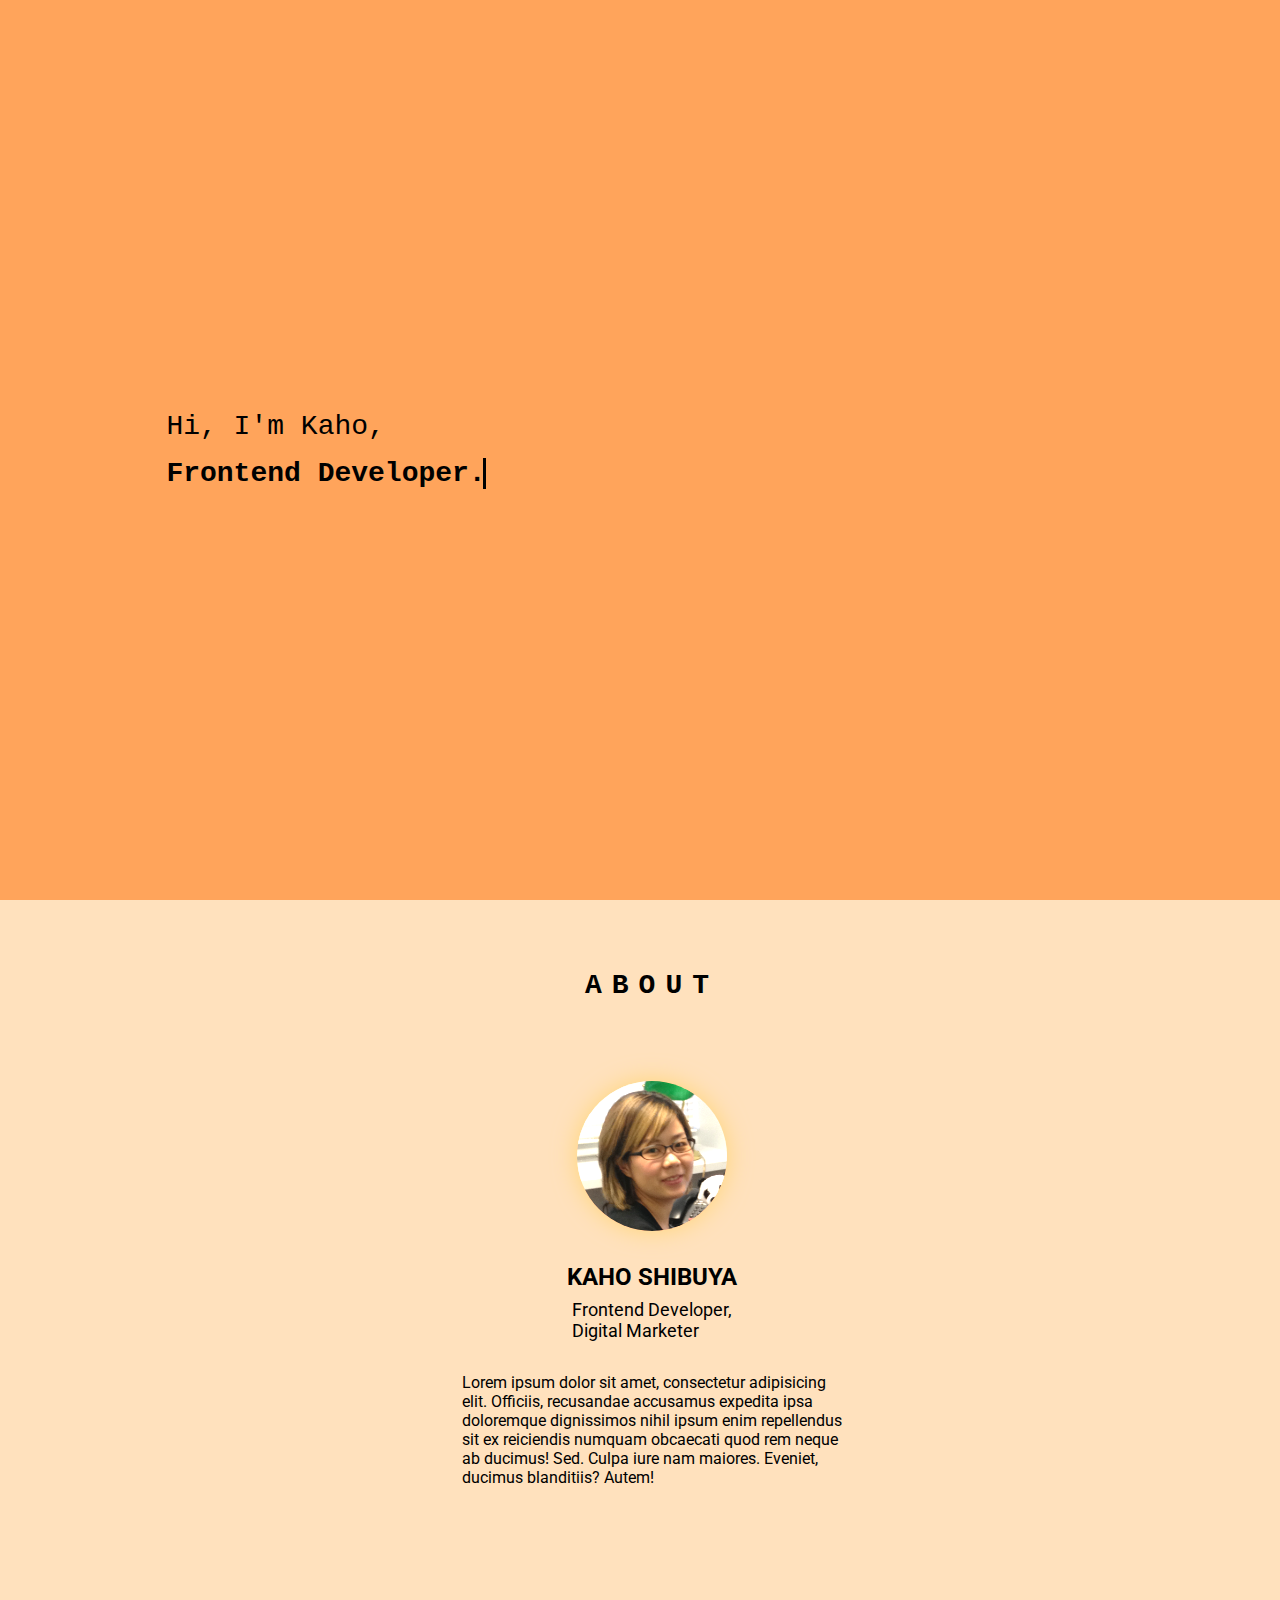
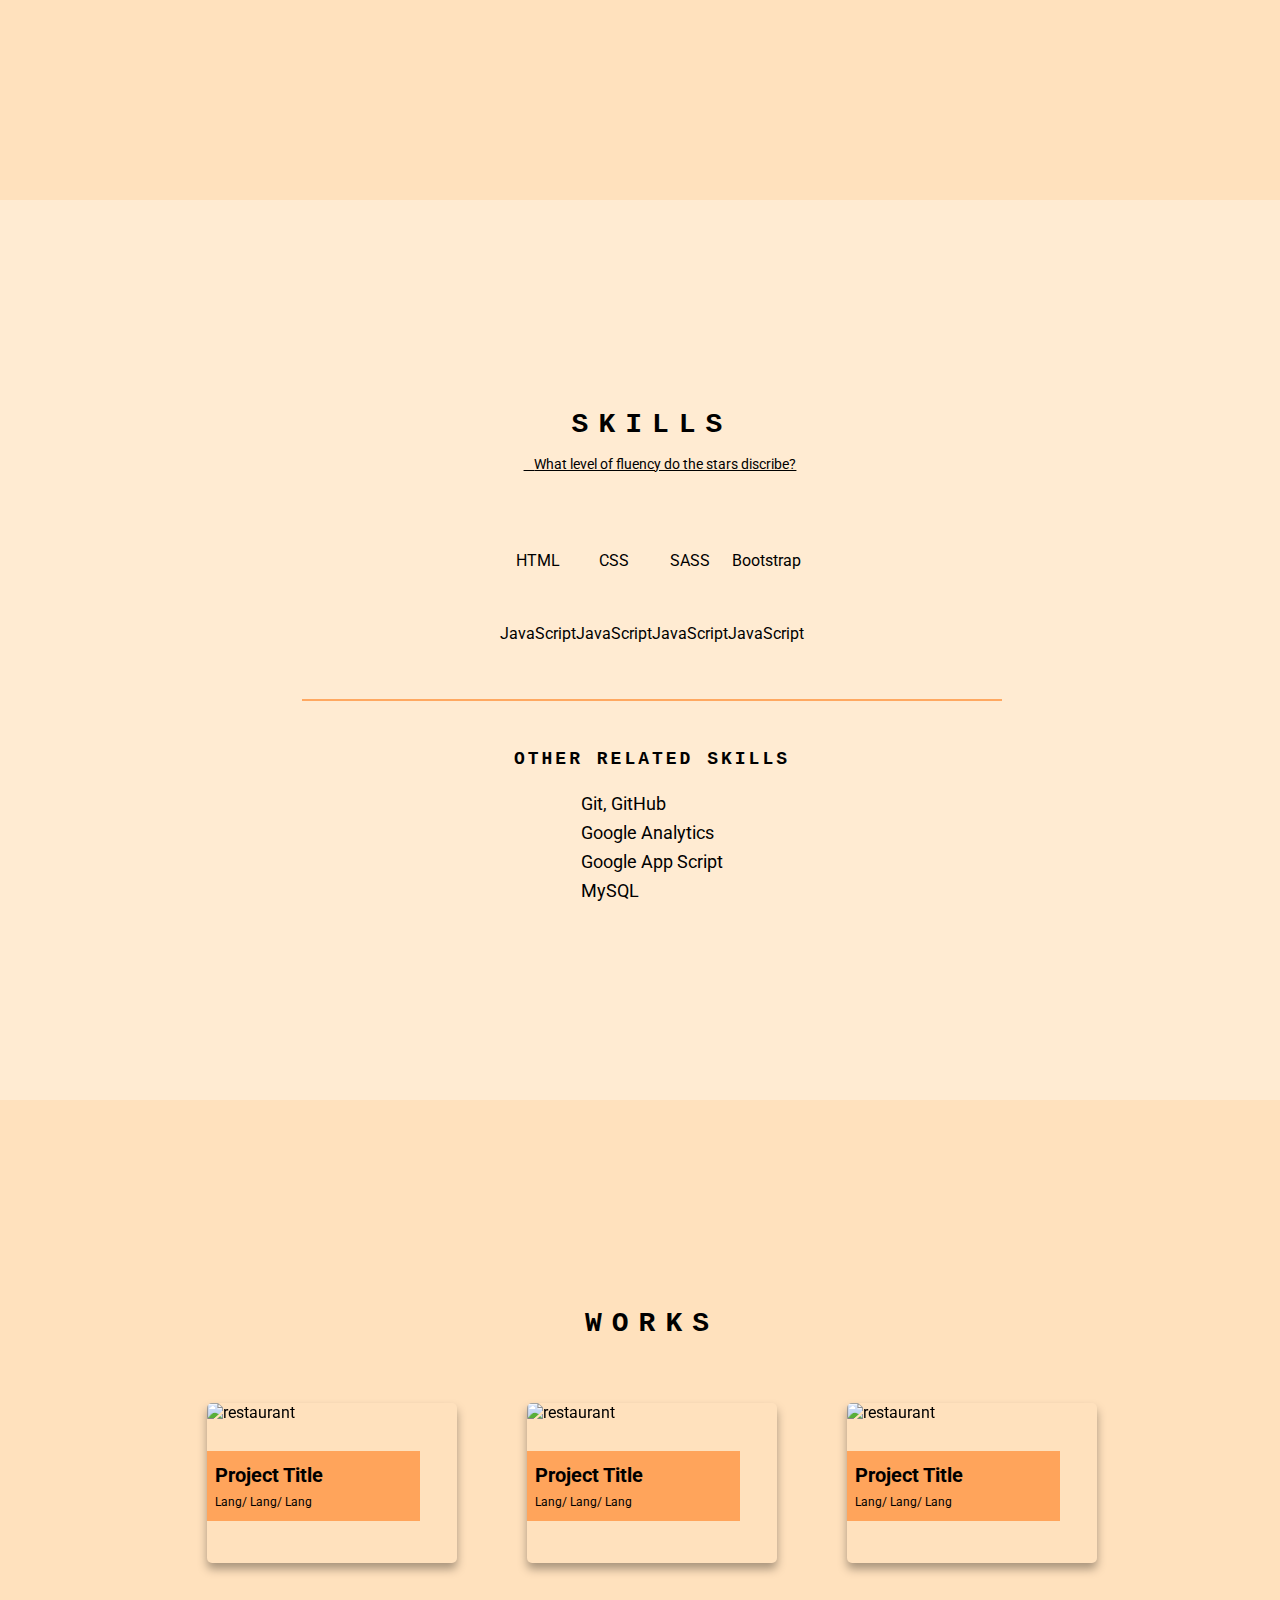
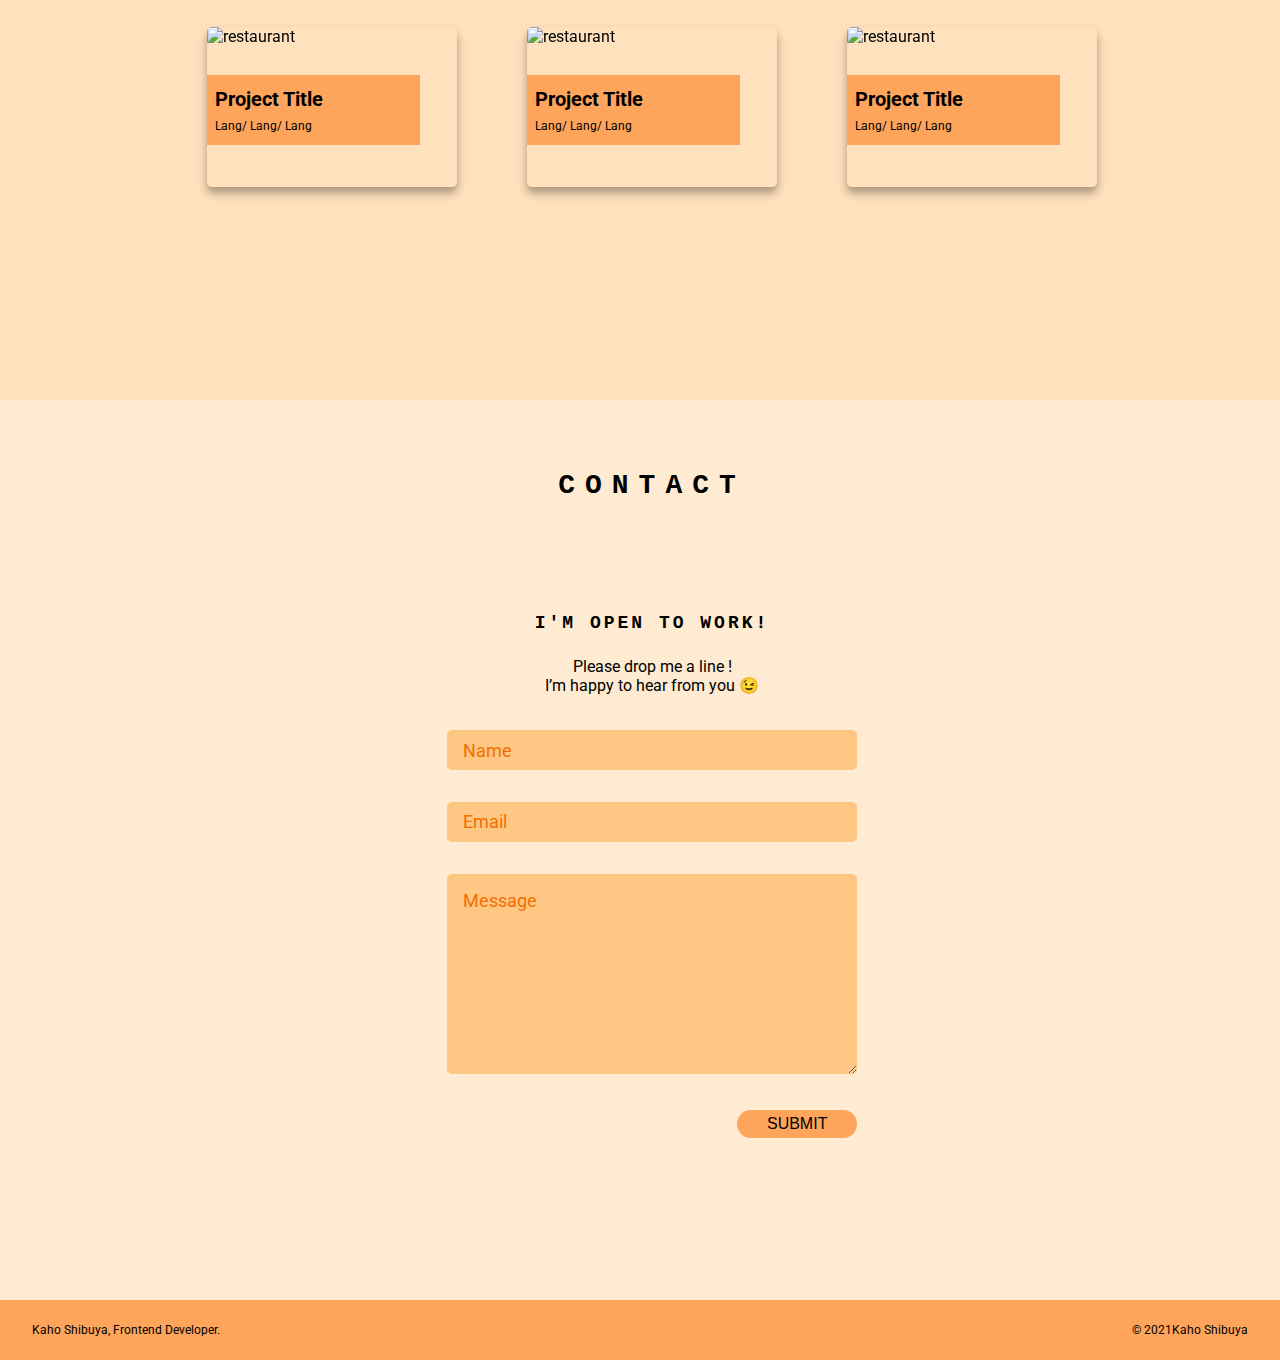
==== commit 9230cff2: "Update the layout for small size devices." ====
--- a/home.html
+++ b/home.html
@@ -17,10 +17,27 @@
 		</div>
 		<!-- Social Buttons -->
 		<div class="socialBtn">
-			<a href="https://www.linkedin.com/in/kaho-shibuya-96b644104/" target="_blank" rel="noopener noreferrer"><i class="fab fa-linkedin"></i></a>
-			<a href="https://github.com/shiv-chan" target="_blank" rel="noopener noreferrer"><i class="fab fa-github"></i></a>
-			<a href="#!" target="_blank" rel="noopener noreferrer"><i class="fas fa-file-pdf"></i></a>
-			<a href="https://twitter.com/shivchan_" target="_blank" rel="noopener noreferrer"><i class="fab fa-twitter"></i></a>
+			<a
+				href="https://www.linkedin.com/in/kaho-shibuya-96b644104/"
+				target="_blank"
+				rel="noopener noreferrer"
+				><i class="fab fa-linkedin"></i
+			></a>
+			<a
+				href="https://github.com/shiv-chan"
+				target="_blank"
+				rel="noopener noreferrer"
+				><i class="fab fa-github"></i
+			></a>
+			<a href="#!" target="_blank" rel="noopener noreferrer"
+				><i class="fas fa-file-pdf"></i
+			></a>
+			<a
+				href="https://twitter.com/shivchan_"
+				target="_blank"
+				rel="noopener noreferrer"
+				><i class="fab fa-twitter"></i
+			></a>
 		</div>
 		<div class="menuOverlay">
 			<nav>
@@ -47,27 +64,27 @@
 					<h2>KAHO SHIBUYA</h2>
 					<p>Frontend Developer,<br />Digital Marketer</p>
 					<p>
-						Lorem ipsum dolor sit amet, consectetur adipisicing elit. Officiis, recusandae accusamus expedita ipsa doloremque dignissimos nihil ipsum enim repellendus sit ex reiciendis numquam obcaecati quod rem neque ab ducimus! Sed.
-						Culpa iure nam maiores. 
-						Eveniet, ducimus blanditiis? Autem!
+						Lorem ipsum dolor sit amet, consectetur adipisicing elit. Officiis,
+						recusandae accusamus expedita ipsa doloremque dignissimos nihil
+						ipsum enim repellendus sit ex reiciendis numquam obcaecati quod rem
+						neque ab ducimus! Sed. Culpa iure nam maiores. Eveniet, ducimus
+						blanditiis? Autem!
 					</p>
 				</div>
 			</div>
 		</section>
 		<section id="skills">
-			<div id="skillsContainer">
-				<h1>SKILLS</h1>
-				<a href="#skills" id="starDiscription"
-					>What level of fluency do the stars discribe?</a
-				>
-				<!-- Modal -->
-				<div id="modal">
-					<span class="close">&times;</span>
+			<!-- Modal -->
+			<div id="modal">
+				<span class="close">&times;</span>
+				<div class="skillLevel">
 					<h2><i class="fas fa-star"></i>Familiar</h2>
 					<p>
-						Can make things work by collaging code snippets together from external
-						referrences.
+						Can make things work by collaging code snippets together from
+						external referrences.
 					</p>
+				</div>
+				<div class="skillLevel">
 					<h2>
 						<i class="fas fa-star"></i><i class="fas fa-star"></i>Proficient
 					</h2>
@@ -75,6 +92,8 @@
 						Occassional reference to Stack external referrences, but have good
 						understanding of what the code is doing.
 					</p>
+				</div>
+				<div class="skillLevel">
 					<h2>
 						<i class="fas fa-star"></i><i class="fas fa-star"></i
 						><i class="fas fa-star"></i>Excellent
@@ -84,7 +103,14 @@
 						documentations.
 					</p>
 				</div>
-				<!-- Modal end -->
+			</div>
+			<!-- Modal end -->
+			<div id="skillsContainer">
+				<h1>SKILLS</h1>
+				<a href="#skills" id="starDiscription"
+					>What level of fluency do the stars discribe?</a
+				>
+
 				<div class="langList">
 					<div class="langListItem">
 						<div class="stars">
@@ -92,7 +118,7 @@
 								<i class="far fa-star"></i>
 								<i class="far fa-star"></i>
 								<i class="far fa-star"></i>
-	
+
 								<div class="frontStars" id="html">
 									<i class="fas fa-star"></i>
 									<i class="fas fa-star"></i>
@@ -109,7 +135,7 @@
 								<i class="far fa-star"></i>
 								<i class="far fa-star"></i>
 								<i class="far fa-star"></i>
-	
+
 								<div class="frontStars" id="css">
 									<i class="fas fa-star"></i>
 									<i class="fas fa-star"></i>
@@ -126,7 +152,7 @@
 								<i class="far fa-star"></i>
 								<i class="far fa-star"></i>
 								<i class="far fa-star"></i>
-	
+
 								<div class="frontStars" id="sass">
 									<i class="fas fa-star"></i>
 									<i class="fas fa-star"></i>
@@ -143,7 +169,7 @@
 								<i class="far fa-star"></i>
 								<i class="far fa-star"></i>
 								<i class="far fa-star"></i>
-	
+
 								<div class="frontStars" id="bootstrap">
 									<i class="fas fa-star"></i>
 									<i class="fas fa-star"></i>
@@ -160,7 +186,7 @@
 								<i class="far fa-star"></i>
 								<i class="far fa-star"></i>
 								<i class="far fa-star"></i>
-	
+
 								<div class="frontStars" id="javascript">
 									<i class="fas fa-star"></i>
 									<i class="fas fa-star"></i>
@@ -177,7 +203,7 @@
 								<i class="far fa-star"></i>
 								<i class="far fa-star"></i>
 								<i class="far fa-star"></i>
-	
+
 								<div class="frontStars">
 									<i class="fas fa-star"></i>
 									<i class="fas fa-star"></i>
@@ -194,7 +220,7 @@
 								<i class="far fa-star"></i>
 								<i class="far fa-star"></i>
 								<i class="far fa-star"></i>
-	
+
 								<div class="frontStars">
 									<i class="fas fa-star"></i>
 									<i class="fas fa-star"></i>
@@ -211,14 +237,14 @@
 								<i class="far fa-star"></i>
 								<i class="far fa-star"></i>
 								<i class="far fa-star"></i>
-	
+
 								<div class="frontStars">
 									<i class="fas fa-star"></i>
 									<i class="fas fa-star"></i>
 									<i class="fas fa-star"></i>
 								</div>
 							</div>
-						</div>	
+						</div>
 						<i class="fab fa-js-square"></i>
 						<span>JavaScript</span>
 					</div>
@@ -415,11 +441,23 @@
 				<p>Please drop me a line !<br />I’m happy to hear from you &#128521;</p>
 				<form>
 					<label for="name">Name</label>
-					<input type="text" placeholder="Name" id="name" class="formControl" required />
+					<input
+						type="text"
+						placeholder="Name"
+						id="name"
+						class="formControl"
+						required
+					/>
 					<i class="fas fa-exclamation-circle"></i>
 					<small>Error message</small>
 					<label for="email">Email</label>
-					<input type="email" placeholder="Email" id="email" class="formControl" required />
+					<input
+						type="email"
+						placeholder="Email"
+						id="email"
+						class="formControl"
+						required
+					/>
 					<i class="fas fa-exclamation-circle"></i>
 					<small>Error message</small>
 					<label for="message">Message</label>
--- a/CSS/main.css
+++ b/CSS/main.css
@@ -33,6 +33,573 @@
   50% {
     border-color: transparent;
   }
+}
+
+.hamburger {
+  position: fixed;
+  z-index: 3;
+  right: 2rem;
+  top: 2rem;
+  height: 20px;
+  width: 28px;
+  cursor: pointer;
+}
+
+.hamburgerLine {
+  position: absolute;
+  right: 0;
+  top: 0.5rem;
+  width: 28px;
+  height: 3px;
+  background-color: #000000;
+  -webkit-transition: all 0.55s ease;
+  transition: all 0.55s ease;
+}
+
+.hamburgerLine::before {
+  content: '';
+  position: absolute;
+  top: -8px;
+  width: 28px;
+  height: 3px;
+  background-color: #000000;
+}
+
+.hamburgerLine::after {
+  content: '';
+  position: absolute;
+  top: 8px;
+  right: 0;
+  width: 20px;
+  height: 3px;
+  background-color: #000000;
+}
+
+.hamburgerLine.open {
+  -webkit-transform: rotate(540deg);
+          transform: rotate(540deg);
+  background-color: transparent;
+}
+
+.hamburgerLine.open::before {
+  top: 0;
+  -webkit-transform: rotate(45deg);
+          transform: rotate(45deg);
+}
+
+.hamburgerLine.open::after {
+  width: 28px;
+  top: 0;
+  -webkit-transform: rotate(-45deg);
+          transform: rotate(-45deg);
+}
+
+.socialBtn {
+  display: -webkit-box;
+  display: -ms-flexbox;
+  display: flex;
+  -webkit-box-orient: vertical;
+  -webkit-box-direction: normal;
+      -ms-flex-direction: column;
+          flex-direction: column;
+  -webkit-box-pack: center;
+      -ms-flex-pack: center;
+          justify-content: center;
+  -webkit-box-align: center;
+      -ms-flex-align: center;
+          align-items: center;
+  align-items: center;
+  margin-left: 1rem;
+  position: fixed;
+  top: 3rem;
+  z-index: 1;
+}
+
+.socialBtn a {
+  color: #000000;
+}
+
+.socialBtn a i {
+  font-size: 20px;
+  margin: 0.5rem;
+  -webkit-transition: all 0.55s ease;
+  transition: all 0.55s ease;
+}
+
+.socialBtn a:hover {
+  color: #fff;
+}
+
+.menuOverlay {
+  width: 100vw;
+  height: 100vh;
+  background-attachment: fixed;
+  z-index: 2;
+  background-color: rgba(255, 164, 91, 0.95);
+  position: absolute;
+  top: -100vh;
+  left: 100vw;
+  display: -webkit-box;
+  display: -ms-flexbox;
+  display: flex;
+  -webkit-box-orient: vertical;
+  -webkit-box-direction: normal;
+      -ms-flex-direction: column;
+          flex-direction: column;
+  -webkit-box-pack: center;
+      -ms-flex-pack: center;
+          justify-content: center;
+  -webkit-box-align: center;
+      -ms-flex-align: center;
+          align-items: center;
+  justify-content: center;
+  visibility: hidden;
+  border-radius: 50%;
+  font-family: "Cousine", monospace;
+}
+
+.menuOverlay.open {
+  position: fixed;
+  top: 0;
+  left: 0;
+  -webkit-transition: all 0.55s ease;
+  transition: all 0.55s ease;
+  -webkit-transform: scale(2);
+          transform: scale(2);
+  visibility: visible;
+}
+
+.menuOverlay.close {
+  position: fixed;
+  -webkit-transition: all 0.55s ease;
+  transition: all 0.55s ease;
+  visibility: hidden;
+}
+
+.menuOverlay nav {
+  display: -webkit-box;
+  display: -ms-flexbox;
+  display: flex;
+  -webkit-box-orient: vertical;
+  -webkit-box-direction: normal;
+      -ms-flex-direction: column;
+          flex-direction: column;
+  -webkit-box-pack: center;
+      -ms-flex-pack: center;
+          justify-content: center;
+  -webkit-box-align: center;
+      -ms-flex-align: center;
+          align-items: center;
+  align-items: center;
+  text-align: center;
+}
+
+.menuOverlay nav li:first-child {
+  display: none;
+}
+
+.menuOverlay nav .menuItem {
+  list-style-type: none;
+  margin-bottom: 15px;
+}
+
+.menuOverlay nav .menuItem a {
+  color: #000000;
+  font-size: 10px;
+  font-weight: bold;
+  letter-spacing: 5px;
+  text-decoration: none;
+  -webkit-transition: all 0.55s ease;
+  transition: all 0.55s ease;
+}
+
+.menuOverlay nav .menuItem a:hover {
+  letter-spacing: 8px;
+  color: #fff;
+}
+
+section h1:nth-of-type(1) {
+  text-align: center;
+  letter-spacing: 10px;
+  font-size: 20px;
+  font-family: "Cousine", monospace;
+  font-weight: 900;
+  margin: 0 auto;
+}
+
+.langList {
+  display: -ms-grid;
+  display: grid;
+  -ms-grid-rows: (1fr)[3];
+      grid-template-rows: repeat(3, 1fr);
+  -ms-grid-columns: (1fr)[3];
+      grid-template-columns: repeat(3, 1fr);
+  gap: 1.5rem;
+  margin: 3rem 0;
+}
+
+.langListItem {
+  display: -webkit-box;
+  display: -ms-flexbox;
+  display: flex;
+  -webkit-box-orient: vertical;
+  -webkit-box-direction: normal;
+      -ms-flex-direction: column;
+          flex-direction: column;
+  -webkit-box-pack: center;
+      -ms-flex-pack: center;
+          justify-content: center;
+  -webkit-box-align: center;
+      -ms-flex-align: center;
+          align-items: center;
+  justify-content: center;
+  align-items: center;
+}
+
+.langListItem .stars {
+  display: -webkit-box;
+  display: -ms-flexbox;
+  display: flex;
+  -webkit-box-orient: vertical;
+  -webkit-box-direction: normal;
+      -ms-flex-direction: column;
+          flex-direction: column;
+  -webkit-box-pack: center;
+      -ms-flex-pack: center;
+          justify-content: center;
+  -webkit-box-align: center;
+      -ms-flex-align: center;
+          align-items: center;
+}
+
+.langListItem .stars .backStars {
+  display: -webkit-box;
+  display: -ms-flexbox;
+  display: flex;
+  -webkit-box-orient: horizontal;
+  -webkit-box-direction: normal;
+      -ms-flex-direction: row;
+          flex-direction: row;
+  -webkit-box-pack: center;
+      -ms-flex-pack: center;
+          justify-content: center;
+  -webkit-box-align: center;
+      -ms-flex-align: center;
+          align-items: center;
+  -webkit-box-pack: start;
+      -ms-flex-pack: start;
+          justify-content: flex-start;
+  position: relative;
+  color: #000000;
+  z-index: 0;
+}
+
+.langListItem .stars .backStars .frontStars {
+  display: -webkit-box;
+  display: -ms-flexbox;
+  display: flex;
+  -webkit-box-orient: horizontal;
+  -webkit-box-direction: normal;
+      -ms-flex-direction: row;
+          flex-direction: row;
+  -webkit-box-pack: center;
+      -ms-flex-pack: center;
+          justify-content: center;
+  -webkit-box-align: center;
+      -ms-flex-align: center;
+          align-items: center;
+  -webkit-box-pack: start;
+      -ms-flex-pack: start;
+          justify-content: flex-start;
+  position: absolute;
+  top: 0;
+  z-index: -1;
+  color: #ffa45b;
+  overflow: hidden;
+  width: 50%;
+  -webkit-animation: gaugeColor 1.5s ease;
+          animation: gaugeColor 1.5s ease;
+}
+
+@-webkit-keyframes gaugeColor {
+  from {
+    width: 0;
+  }
+  to {
+    width: 50%;
+  }
+}
+
+@keyframes gaugeColor {
+  from {
+    width: 0;
+  }
+  to {
+    width: 50%;
+  }
+}
+
+.langListItem .stars .backStars .frontStars#html, .langListItem .stars .backStars .frontStars#css {
+  width: 83.5%;
+  -webkit-animation: gaugeColor 1.5s ease;
+          animation: gaugeColor 1.5s ease;
+}
+
+@keyframes gaugeColor {
+  from {
+    width: 0;
+  }
+  to {
+    width: 83.5%;
+  }
+}
+
+.langListItem .stars .backStars .frontStars#sass, .langListItem .stars .backStars .frontStars#bootstrap {
+  width: 70%;
+  -webkit-animation: gaugeColor 1.5s ease;
+          animation: gaugeColor 1.5s ease;
+}
+
+@keyframes gaugeColor {
+  from {
+    width: 0;
+  }
+  to {
+    width: 70%;
+  }
+}
+
+.langListItem .stars .backStars .frontStars#javascript {
+  width: 50%;
+  -webkit-animation: gaugeColor 1.5s ease;
+          animation: gaugeColor 1.5s ease;
+}
+
+@keyframes gaugeColor {
+  from {
+    width: 0;
+  }
+  to {
+    width: 50%;
+  }
+}
+
+.langListItem > i {
+  font-size: 40px;
+  margin: 0.2rem 0;
+}
+
+.langListItem span {
+  font-size: 12px;
+  display: inline-block;
+}
+
+#modal {
+  display: -webkit-box;
+  display: -ms-flexbox;
+  display: flex;
+  -webkit-box-orient: vertical;
+  -webkit-box-direction: normal;
+      -ms-flex-direction: column;
+          flex-direction: column;
+  -webkit-box-pack: center;
+      -ms-flex-pack: center;
+          justify-content: center;
+  -webkit-box-align: center;
+      -ms-flex-align: center;
+          align-items: center;
+  -webkit-box-pack: space-evenly;
+      -ms-flex-pack: space-evenly;
+          justify-content: space-evenly;
+  position: absolute;
+  width: 70%;
+  height: 70%;
+  padding: 1rem;
+  background-color: rgba(255, 164, 91, 0.95);
+  z-index: 3;
+  border: 2px solid #000000;
+  -webkit-transform: scale(0);
+          transform: scale(0);
+  -webkit-transition: all 0.55s ease;
+  transition: all 0.55s ease;
+}
+
+#modal.showModal {
+  -webkit-transform: scale(1);
+          transform: scale(1);
+}
+
+#modal .close {
+  position: absolute;
+  top: 1rem;
+  right: 1.5rem;
+  font-size: 25px;
+  font-family: "Roboto", sans-serif;
+  font-weight: 900;
+}
+
+#modal .close:hover {
+  color: white;
+}
+
+#modal .skillLevel {
+  text-align: center;
+}
+
+#modal .skillLevel h2 {
+  margin-bottom: 0.5rem;
+}
+
+#modal .skillLevel p {
+  padding-bottom: 1rem;
+}
+
+.worksListItem {
+  width: 250px;
+  height: 160px;
+  display: -webkit-box;
+  display: -ms-flexbox;
+  display: flex;
+  -webkit-box-orient: vertical;
+  -webkit-box-direction: normal;
+      -ms-flex-direction: column;
+          flex-direction: column;
+  -webkit-box-pack: center;
+      -ms-flex-pack: center;
+          justify-content: center;
+  -webkit-box-align: center;
+      -ms-flex-align: center;
+          align-items: center;
+  align-items: center;
+  -webkit-transform-style: preserve-3d;
+          transform-style: preserve-3d;
+  -webkit-transform: translateZ(1px);
+          transform: translateZ(1px);
+  -webkit-transition: all 0.55s ease;
+  transition: all 0.55s ease;
+  margin: 1rem 0;
+  -webkit-box-shadow: 0px 6px 10px 0px rgba(0, 0, 0, 0.34);
+          box-shadow: 0px 6px 10px 0px rgba(0, 0, 0, 0.34);
+  border-radius: 5px;
+}
+
+.worksListItem:hover {
+  -webkit-transform: rotateY(180deg);
+          transform: rotateY(180deg);
+}
+
+.worksListItem .projectFront {
+  width: 100%;
+  height: 100%;
+  position: relative;
+  -webkit-backface-visibility: hidden;
+          backface-visibility: hidden;
+}
+
+.worksListItem .projectFront img {
+  width: 100%;
+  height: 100%;
+  -o-object-fit: cover;
+     object-fit: cover;
+  border-radius: 5px;
+}
+
+.worksListItem .projectFrontTitle {
+  width: 85%;
+  height: 70px;
+  position: absolute;
+  top: 3rem;
+  left: 0;
+}
+
+.worksListItem .projectFrontTitleInner {
+  position: relative;
+  height: 70px;
+  background-color: #ffa45b;
+  display: -webkit-box;
+  display: -ms-flexbox;
+  display: flex;
+  -webkit-box-orient: vertical;
+  -webkit-box-direction: normal;
+      -ms-flex-direction: column;
+          flex-direction: column;
+  -webkit-box-pack: center;
+      -ms-flex-pack: center;
+          justify-content: center;
+  -webkit-box-align: center;
+      -ms-flex-align: center;
+          align-items: center;
+  -webkit-box-align: start;
+      -ms-flex-align: start;
+          align-items: start;
+  padding-left: 1rem;
+}
+
+.worksListItem .projectFrontTitleInner h1,
+.worksListItem .projectFrontTitleInner h3 {
+  display: inline-block;
+  margin: 0;
+  font-family: "Roboto", sans-serif;
+  font-weight: 700;
+  color: #000000;
+  letter-spacing: initial;
+}
+
+.worksListItem .projectFrontTitleInner h3 {
+  font-size: 12px;
+  font-family: "Roboto", sans-serif;
+  font-weight: 400;
+  margin-top: 0.5rem;
+}
+
+.worksListItem .projectBack {
+  position: absolute;
+  top: 0;
+  left: 0;
+  width: 100%;
+  height: 100%;
+  border-radius: 5px;
+  background-color: #ffa45b;
+  display: -webkit-box;
+  display: -ms-flexbox;
+  display: flex;
+  -webkit-box-orient: vertical;
+  -webkit-box-direction: normal;
+      -ms-flex-direction: column;
+          flex-direction: column;
+  -webkit-box-pack: center;
+      -ms-flex-pack: center;
+          justify-content: center;
+  -webkit-box-align: center;
+      -ms-flex-align: center;
+          align-items: center;
+  align-items: center;
+  font-size: 14px;
+  -webkit-transform: rotateY(180deg);
+          transform: rotateY(180deg);
+  -webkit-backface-visibility: hidden;
+          backface-visibility: hidden;
+}
+
+.worksListItem .projectBack p {
+  margin: 0.5rem 2rem 1rem 2rem;
+}
+
+.worksListItem .projectBack .links {
+  display: -ms-grid;
+  display: grid;
+  -ms-grid-columns: (1fr)[2];
+      grid-template-columns: repeat(2, 1fr);
+  gap: 2.5rem;
+}
+
+.worksListItem .projectBack .links a {
+  color: #000000;
+  text-decoration: none;
+}
+
+.worksListItem .projectBack .links a:hover {
+  color: #fff;
 }
 
 html {
@@ -619,26 +1186,58 @@
 }
 
 @media screen and (min-width: 480px) {
-  div.overlay nav .menu li.menuItem > a {
+  section h1:nth-of-type(1) {
+    text-align: center;
+    letter-spacing: 10px;
+    font-size: 28px;
+    font-family: "Cousine", monospace;
+    font-weight: 900;
+    margin: 0 auto;
+  }
+  .menuOverlay nav .menu .menuItem > a {
     font-size: 12px;
   }
-  #top h1 {
-    font-size: 35px;
-  }
-  #about .profile img {
-    width: 130px;
-    height: 130px;
-  }
-  #about .profile .profileSummary h2 {
+  header #headerContainer {
+    width: 80%;
+  }
+  header #headerContainer h1,
+  header #headerContainer h1:nth-of-type(2) {
+    font-size: 28px;
+  }
+  #aboutContainer .profile h2 {
+    font-size: 24px;
+  }
+  #aboutContainer .profile p:nth-of-type(1) {
+    font-size: 18px;
+  }
+  #aboutContainer .profile p:nth-of-type(2) {
+    font-size: 16px;
+    max-width: 380px;
+  }
+  #skillsContainer a {
+    font-size: 16px;
+  }
+  #skillsContainer .langList .stars i {
     font-size: 20px;
   }
-  #about .profile .profileSummary p:nth-of-type(1) {
-    font-size: 14px;
-  }
-  #about .profile .profileSummary p:nth-of-type(2) {
-    font-size: 14px;
-  }
-  #works .worksList {
+  #skillsContainer .langList i {
+    font-size: 46px;
+  }
+  #skillsContainer .langList span {
+    font-size: 16px;
+  }
+  #skillsContainer h2 {
+    font-size: 20px;
+  }
+  #skillsContainer ul li {
+    font-size: 18px;
+  }
+  #worksContainer {
+    -webkit-box-align: stretch;
+        -ms-flex-align: stretch;
+            align-items: stretch;
+  }
+  #worksContainer .worksList {
     display: -ms-grid;
     display: grid;
     -ms-grid-columns: (1fr)[2];
@@ -648,21 +1247,31 @@
     gap: 1rem;
     margin-top: 1rem;
   }
-  #works .worksList .worksListItem {
-    width: 200px;
+  #worksContainer .worksList .worksListItem {
+    width: auto;
+    min-width: 200px;
+    max-width: 260px;
     height: 160px;
     -ms-grid-column-align: center;
         justify-self: center;
   }
-  #works .worksList .worksListItem .projectBack .links {
+  #worksContainer .worksList .worksListItem .projectFrontTitleInner {
+    padding-left: 0.5rem;
+  }
+  #worksContainer .worksList .worksListItem .projectFrontTitleInner > h1 {
+    font-size: 20px;
+  }
+  #worksContainer .worksList .worksListItem .projectBack .links {
+    width: 80%;
     gap: 1rem;
   }
-  #contact form {
-    width: 60%;
-  }
-}
-
-@media screen and (min-width: 770px) {
+  #worksContainer .worksList .worksListItem .projectBack .links a {
+    -ms-grid-column-align: center;
+        justify-self: center;
+  }
+}
+
+@media screen and (min-width: 768px) {
   body {
     width: 100%;
   }
@@ -791,7 +1400,7 @@
   }
 }
 
-@media screen and (min-width: 1025px) {
+@media screen and (min-width: 1024px) {
   div.socialBtn {
     margin-left: 1.5rem;
   }
@@ -855,550 +1464,3 @@
             transform: translateX(-50%);
   }
 }
-
-.hamburger {
-  position: fixed;
-  z-index: 3;
-  right: 2rem;
-  top: 2rem;
-  height: 20px;
-  width: 28px;
-  cursor: pointer;
-}
-
-.hamburgerLine {
-  position: absolute;
-  right: 0;
-  top: 0.5rem;
-  width: 28px;
-  height: 3px;
-  background-color: #000000;
-  -webkit-transition: all .55s ease;
-  transition: all .55s ease;
-}
-
-.hamburgerLine::before {
-  content: '';
-  position: absolute;
-  top: -8px;
-  width: 28px;
-  height: 3px;
-  background-color: #000000;
-}
-
-.hamburgerLine::after {
-  content: '';
-  position: absolute;
-  top: 8px;
-  right: 0;
-  width: 20px;
-  height: 3px;
-  background-color: #000000;
-}
-
-.hamburgerLine.open {
-  -webkit-transform: rotate(540deg);
-          transform: rotate(540deg);
-  background-color: transparent;
-}
-
-.hamburgerLine.open::before {
-  top: 0;
-  -webkit-transform: rotate(45deg);
-          transform: rotate(45deg);
-}
-
-.hamburgerLine.open::after {
-  width: 28px;
-  top: 0;
-  -webkit-transform: rotate(-45deg);
-          transform: rotate(-45deg);
-}
-
-.socialBtn {
-  display: -webkit-box;
-  display: -ms-flexbox;
-  display: flex;
-  -webkit-box-orient: vertical;
-  -webkit-box-direction: normal;
-      -ms-flex-direction: column;
-          flex-direction: column;
-  -webkit-box-pack: center;
-      -ms-flex-pack: center;
-          justify-content: center;
-  -webkit-box-align: center;
-      -ms-flex-align: center;
-          align-items: center;
-  align-items: center;
-  margin-left: 1rem;
-  position: fixed;
-  top: 3rem;
-  z-index: 1;
-}
-
-.socialBtn a {
-  color: #000000;
-}
-
-.socialBtn a i {
-  font-size: 20px;
-  margin: 0.5rem;
-  -webkit-transition: all .55s ease;
-  transition: all .55s ease;
-}
-
-.socialBtn a:hover {
-  color: #fff;
-}
-
-.menuOverlay {
-  width: 100vw;
-  height: 100vh;
-  background-attachment: fixed;
-  z-index: 2;
-  background-color: rgba(255, 164, 91, 0.95);
-  position: absolute;
-  top: -100vh;
-  left: 100vw;
-  display: -webkit-box;
-  display: -ms-flexbox;
-  display: flex;
-  -webkit-box-orient: vertical;
-  -webkit-box-direction: normal;
-      -ms-flex-direction: column;
-          flex-direction: column;
-  -webkit-box-pack: center;
-      -ms-flex-pack: center;
-          justify-content: center;
-  -webkit-box-align: center;
-      -ms-flex-align: center;
-          align-items: center;
-  justify-content: center;
-  visibility: hidden;
-  border-radius: 50%;
-  font-family: "Cousine", monospace;
-}
-
-.menuOverlay.open {
-  position: fixed;
-  top: 0;
-  left: 0;
-  -webkit-transition: all .55s ease;
-  transition: all .55s ease;
-  -webkit-transform: scale(2);
-          transform: scale(2);
-  visibility: visible;
-}
-
-.menuOverlay.close {
-  position: fixed;
-  -webkit-transition: all .55s ease;
-  transition: all .55s ease;
-  visibility: hidden;
-}
-
-.menuOverlay nav {
-  display: -webkit-box;
-  display: -ms-flexbox;
-  display: flex;
-  -webkit-box-orient: vertical;
-  -webkit-box-direction: normal;
-      -ms-flex-direction: column;
-          flex-direction: column;
-  -webkit-box-pack: center;
-      -ms-flex-pack: center;
-          justify-content: center;
-  -webkit-box-align: center;
-      -ms-flex-align: center;
-          align-items: center;
-  align-items: center;
-  text-align: center;
-}
-
-.menuOverlay nav li:first-child {
-  display: none;
-}
-
-.menuOverlay nav .menuItem {
-  list-style-type: none;
-  margin-bottom: 15px;
-}
-
-.menuOverlay nav .menuItem a {
-  color: #000000;
-  font-size: 10px;
-  font-weight: bold;
-  letter-spacing: 5px;
-  text-decoration: none;
-  -webkit-transition: all .55s ease;
-  transition: all .55s ease;
-}
-
-.menuOverlay nav .menuItem a:hover {
-  letter-spacing: 8px;
-  color: #fff;
-}
-
-section h1:nth-of-type(1) {
-  text-align: center;
-  letter-spacing: 10px;
-  font-size: 20px;
-  font-family: "Cousine", monospace;
-  font-weight: 900;
-  margin: 0 auto;
-}
-
-.langList {
-  display: -ms-grid;
-  display: grid;
-  -ms-grid-rows: (1fr)[3];
-      grid-template-rows: repeat(3, 1fr);
-  -ms-grid-columns: (1fr)[3];
-      grid-template-columns: repeat(3, 1fr);
-  gap: 1.5rem;
-  margin: 3rem 0;
-}
-
-.langListItem {
-  display: -webkit-box;
-  display: -ms-flexbox;
-  display: flex;
-  -webkit-box-orient: vertical;
-  -webkit-box-direction: normal;
-      -ms-flex-direction: column;
-          flex-direction: column;
-  -webkit-box-pack: center;
-      -ms-flex-pack: center;
-          justify-content: center;
-  -webkit-box-align: center;
-      -ms-flex-align: center;
-          align-items: center;
-  justify-content: center;
-  align-items: center;
-}
-
-.langListItem .stars {
-  display: -webkit-box;
-  display: -ms-flexbox;
-  display: flex;
-  -webkit-box-orient: vertical;
-  -webkit-box-direction: normal;
-      -ms-flex-direction: column;
-          flex-direction: column;
-  -webkit-box-pack: center;
-      -ms-flex-pack: center;
-          justify-content: center;
-  -webkit-box-align: center;
-      -ms-flex-align: center;
-          align-items: center;
-}
-
-.langListItem .stars .backStars {
-  display: -webkit-box;
-  display: -ms-flexbox;
-  display: flex;
-  -webkit-box-orient: horizontal;
-  -webkit-box-direction: normal;
-      -ms-flex-direction: row;
-          flex-direction: row;
-  -webkit-box-pack: center;
-      -ms-flex-pack: center;
-          justify-content: center;
-  -webkit-box-align: center;
-      -ms-flex-align: center;
-          align-items: center;
-  -webkit-box-pack: start;
-      -ms-flex-pack: start;
-          justify-content: flex-start;
-  position: relative;
-  color: #000000;
-  z-index: 0;
-}
-
-.langListItem .stars .backStars .frontStars {
-  display: -webkit-box;
-  display: -ms-flexbox;
-  display: flex;
-  -webkit-box-orient: horizontal;
-  -webkit-box-direction: normal;
-      -ms-flex-direction: row;
-          flex-direction: row;
-  -webkit-box-pack: center;
-      -ms-flex-pack: center;
-          justify-content: center;
-  -webkit-box-align: center;
-      -ms-flex-align: center;
-          align-items: center;
-  -webkit-box-pack: start;
-      -ms-flex-pack: start;
-          justify-content: flex-start;
-  position: absolute;
-  top: 0;
-  z-index: -1;
-  color: #ffa45b;
-  overflow: hidden;
-  width: 50%;
-  -webkit-animation: gaugeColor 1.5s ease;
-          animation: gaugeColor 1.5s ease;
-}
-
-@-webkit-keyframes gaugeColor {
-  from {
-    width: 0;
-  }
-  to {
-    width: 50%;
-  }
-}
-
-@keyframes gaugeColor {
-  from {
-    width: 0;
-  }
-  to {
-    width: 50%;
-  }
-}
-
-.langListItem .stars .backStars .frontStars#html, .langListItem .stars .backStars .frontStars#css {
-  width: 83.5%;
-  -webkit-animation: gaugeColor 1.5s ease;
-          animation: gaugeColor 1.5s ease;
-}
-
-@keyframes gaugeColor {
-  from {
-    width: 0;
-  }
-  to {
-    width: 83.5%;
-  }
-}
-
-.langListItem .stars .backStars .frontStars#sass, .langListItem .stars .backStars .frontStars#bootstrap {
-  width: 70%;
-  -webkit-animation: gaugeColor 1.5s ease;
-          animation: gaugeColor 1.5s ease;
-}
-
-@keyframes gaugeColor {
-  from {
-    width: 0;
-  }
-  to {
-    width: 70%;
-  }
-}
-
-.langListItem .stars .backStars .frontStars#javascript {
-  width: 50%;
-  -webkit-animation: gaugeColor 1.5s ease;
-          animation: gaugeColor 1.5s ease;
-}
-
-@keyframes gaugeColor {
-  from {
-    width: 0;
-  }
-  to {
-    width: 50%;
-  }
-}
-
-.langListItem > i {
-  font-size: 40px;
-  margin: 0.2rem 0;
-}
-
-.langListItem span {
-  font-size: 12px;
-  display: inline-block;
-}
-
-#modal {
-  position: absolute;
-  width: 80%;
-  height: auto;
-  padding: 1rem;
-  background-color: rgba(255, 164, 91, 0.95);
-  z-index: 3;
-  border: 2px solid #000000;
-  -webkit-transform: scale(0);
-          transform: scale(0);
-  -webkit-transition: all .55s ease;
-  transition: all .55s ease;
-}
-
-#modal.showModal {
-  -webkit-transform: scale(1);
-          transform: scale(1);
-}
-
-#modal .close {
-  position: absolute;
-  right: 1.5rem;
-  font-size: 25px;
-  font-family: "Roboto", sans-serif;
-  font-weight: 900;
-}
-
-#modal .close:hover {
-  color: white;
-}
-
-#modal h2 {
-  margin-bottom: 0.5rem;
-}
-
-#modal p {
-  text-align: center;
-  padding-bottom: 1rem;
-}
-
-.worksListItem {
-  width: 250px;
-  height: 160px;
-  display: -webkit-box;
-  display: -ms-flexbox;
-  display: flex;
-  -webkit-box-orient: vertical;
-  -webkit-box-direction: normal;
-      -ms-flex-direction: column;
-          flex-direction: column;
-  -webkit-box-pack: center;
-      -ms-flex-pack: center;
-          justify-content: center;
-  -webkit-box-align: center;
-      -ms-flex-align: center;
-          align-items: center;
-  align-items: center;
-  -webkit-transform-style: preserve-3d;
-          transform-style: preserve-3d;
-  -webkit-transform: translateZ(1px);
-          transform: translateZ(1px);
-  -webkit-transition: all .55s ease;
-  transition: all .55s ease;
-  margin: 1rem 0;
-  -webkit-box-shadow: 0px 6px 10px 0px rgba(0, 0, 0, 0.34);
-          box-shadow: 0px 6px 10px 0px rgba(0, 0, 0, 0.34);
-  border-radius: 5px;
-}
-
-.worksListItem:hover {
-  -webkit-transform: rotateY(180deg);
-          transform: rotateY(180deg);
-}
-
-.worksListItem .projectFront {
-  width: 100%;
-  height: 100%;
-  position: relative;
-  -webkit-backface-visibility: hidden;
-          backface-visibility: hidden;
-}
-
-.worksListItem .projectFront img {
-  width: 100%;
-  height: 100%;
-  -o-object-fit: cover;
-     object-fit: cover;
-  border-radius: 5px;
-}
-
-.worksListItem .projectFrontTitle {
-  width: 85%;
-  height: 70px;
-  position: absolute;
-  top: 3rem;
-  left: 0;
-}
-
-.worksListItem .projectFrontTitleInner {
-  position: relative;
-  height: 70px;
-  background-color: #ffa45b;
-  display: -webkit-box;
-  display: -ms-flexbox;
-  display: flex;
-  -webkit-box-orient: vertical;
-  -webkit-box-direction: normal;
-      -ms-flex-direction: column;
-          flex-direction: column;
-  -webkit-box-pack: center;
-      -ms-flex-pack: center;
-          justify-content: center;
-  -webkit-box-align: center;
-      -ms-flex-align: center;
-          align-items: center;
-  -webkit-box-align: start;
-      -ms-flex-align: start;
-          align-items: start;
-  padding-left: 1rem;
-}
-
-.worksListItem .projectFrontTitleInner h1,
-.worksListItem .projectFrontTitleInner h3 {
-  display: inline-block;
-  margin: 0;
-  font-family: "Roboto", sans-serif;
-  font-weight: 700;
-  color: #000000;
-  letter-spacing: initial;
-}
-
-.worksListItem .projectFrontTitleInner h3 {
-  font-size: 12px;
-  font-family: "Roboto", sans-serif;
-  font-weight: 400;
-  margin-top: 0.5rem;
-}
-
-.worksListItem .projectBack {
-  position: absolute;
-  top: 0;
-  left: 0;
-  width: 100%;
-  height: 100%;
-  border-radius: 5px;
-  background-color: #ffa45b;
-  display: -webkit-box;
-  display: -ms-flexbox;
-  display: flex;
-  -webkit-box-orient: vertical;
-  -webkit-box-direction: normal;
-      -ms-flex-direction: column;
-          flex-direction: column;
-  -webkit-box-pack: center;
-      -ms-flex-pack: center;
-          justify-content: center;
-  -webkit-box-align: center;
-      -ms-flex-align: center;
-          align-items: center;
-  align-items: center;
-  font-size: 14px;
-  -webkit-transform: rotateY(180deg);
-          transform: rotateY(180deg);
-  -webkit-backface-visibility: hidden;
-          backface-visibility: hidden;
-}
-
-.worksListItem .projectBack p {
-  margin: 0.5rem 2rem 1rem 2rem;
-}
-
-.worksListItem .projectBack .links {
-  display: -ms-grid;
-  display: grid;
-  -ms-grid-columns: (1fr)[2];
-      grid-template-columns: repeat(2, 1fr);
-  gap: 2.5rem;
-}
-
-.worksListItem .projectBack .links a {
-  color: #000000;
-  text-decoration: none;
-}
-
-.worksListItem .projectBack .links a:hover {
-  color: #fff;
-}
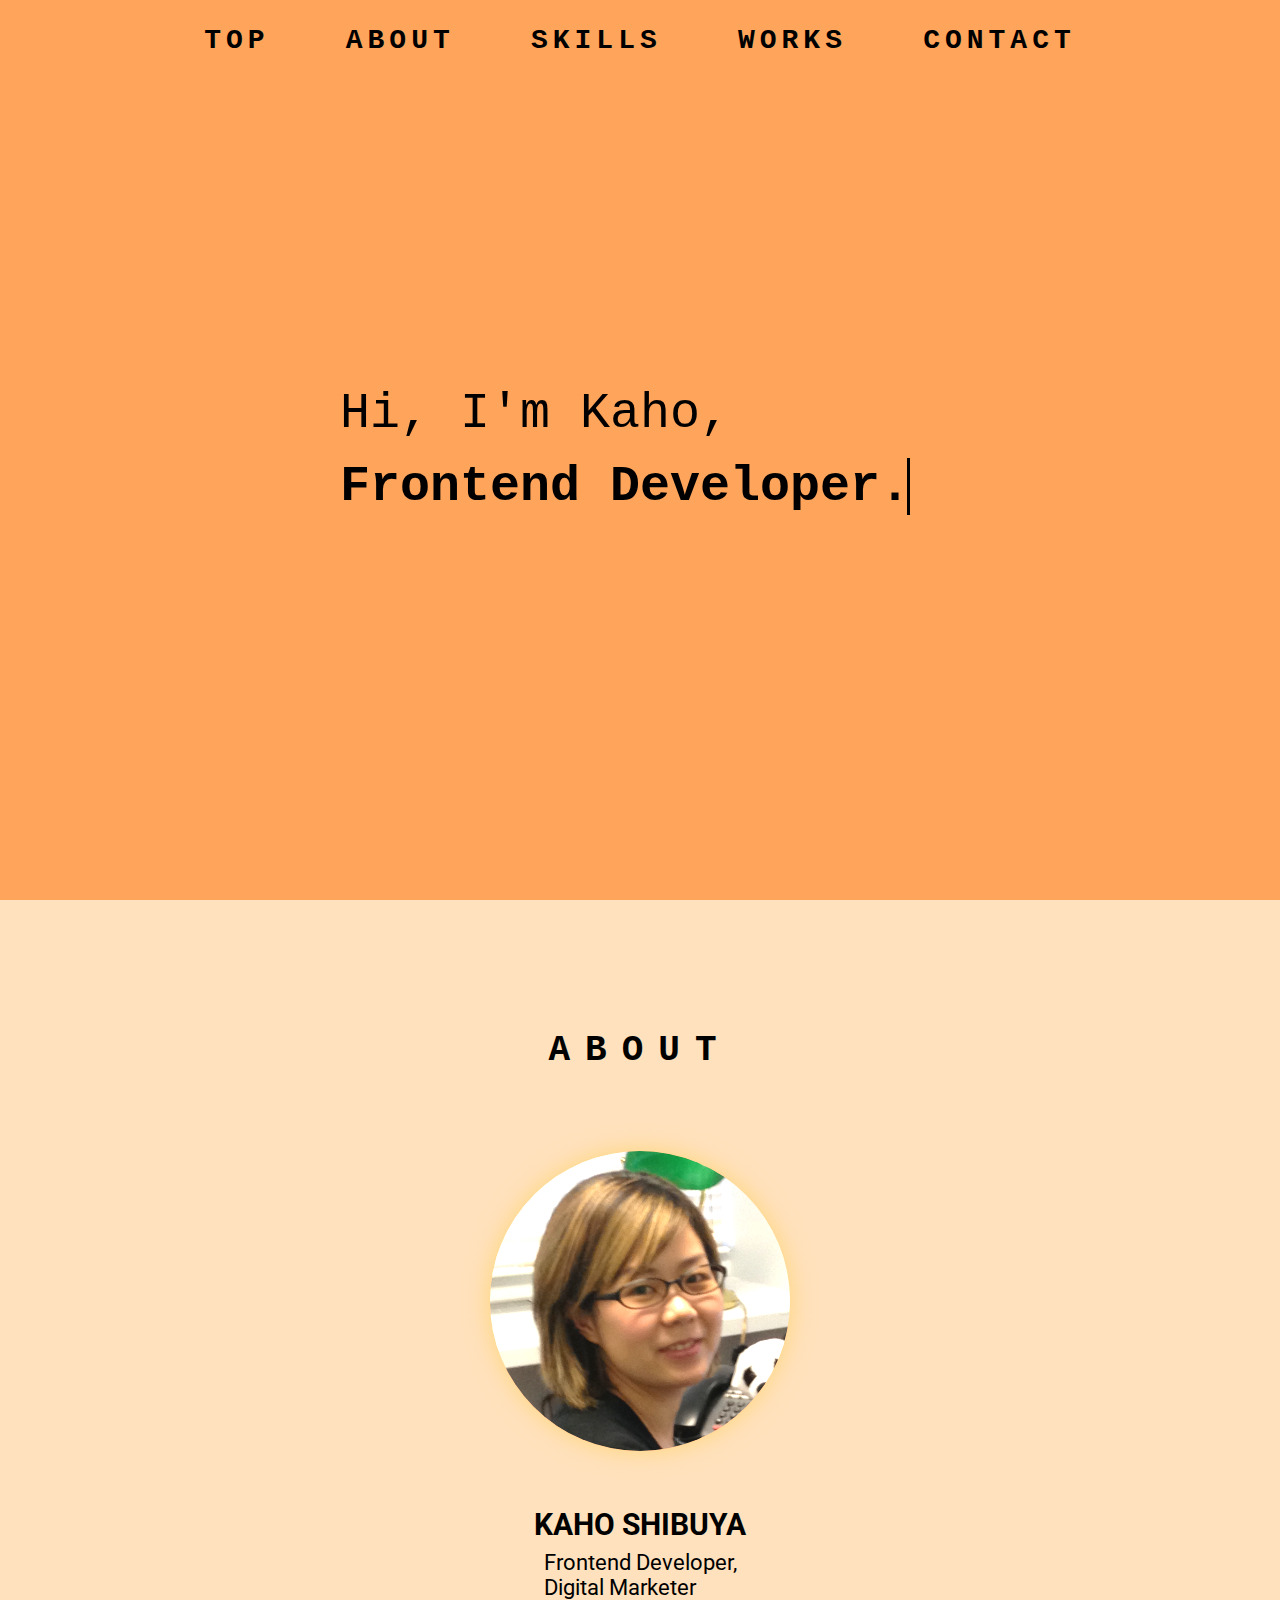
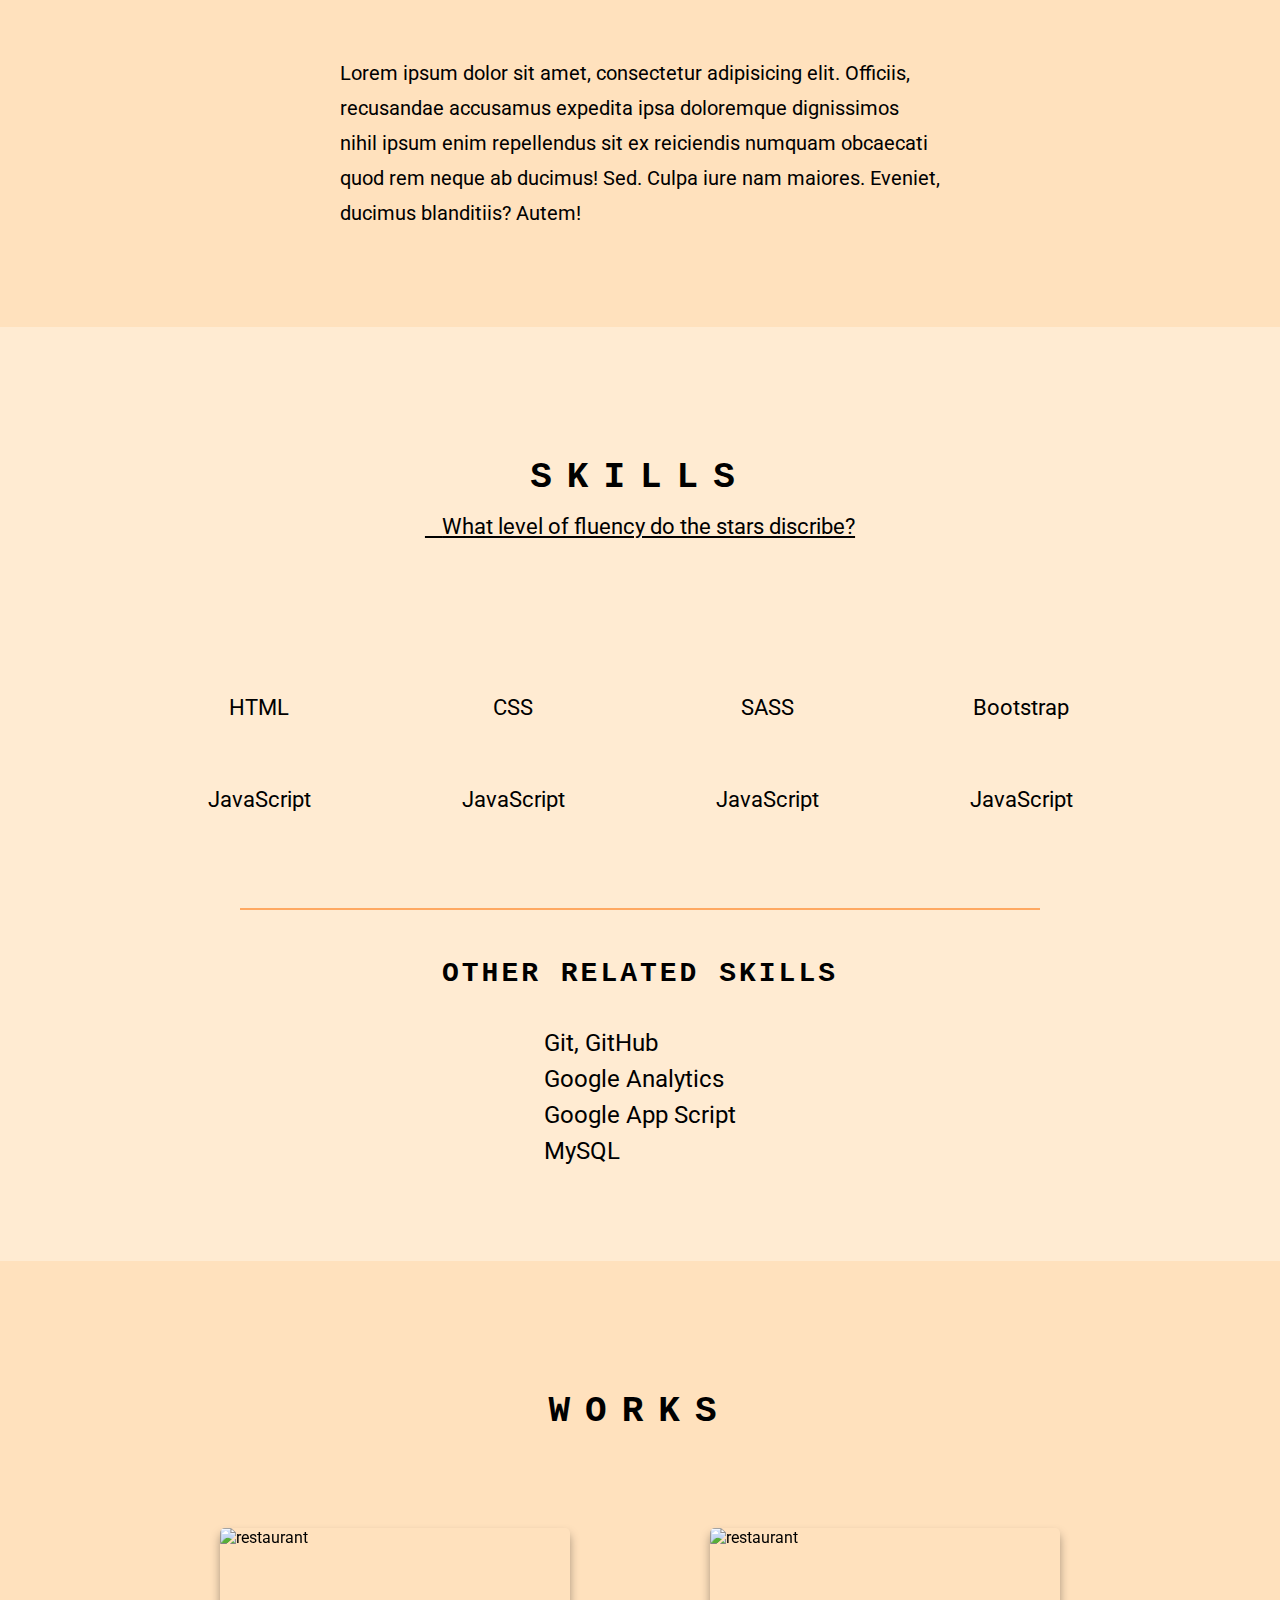
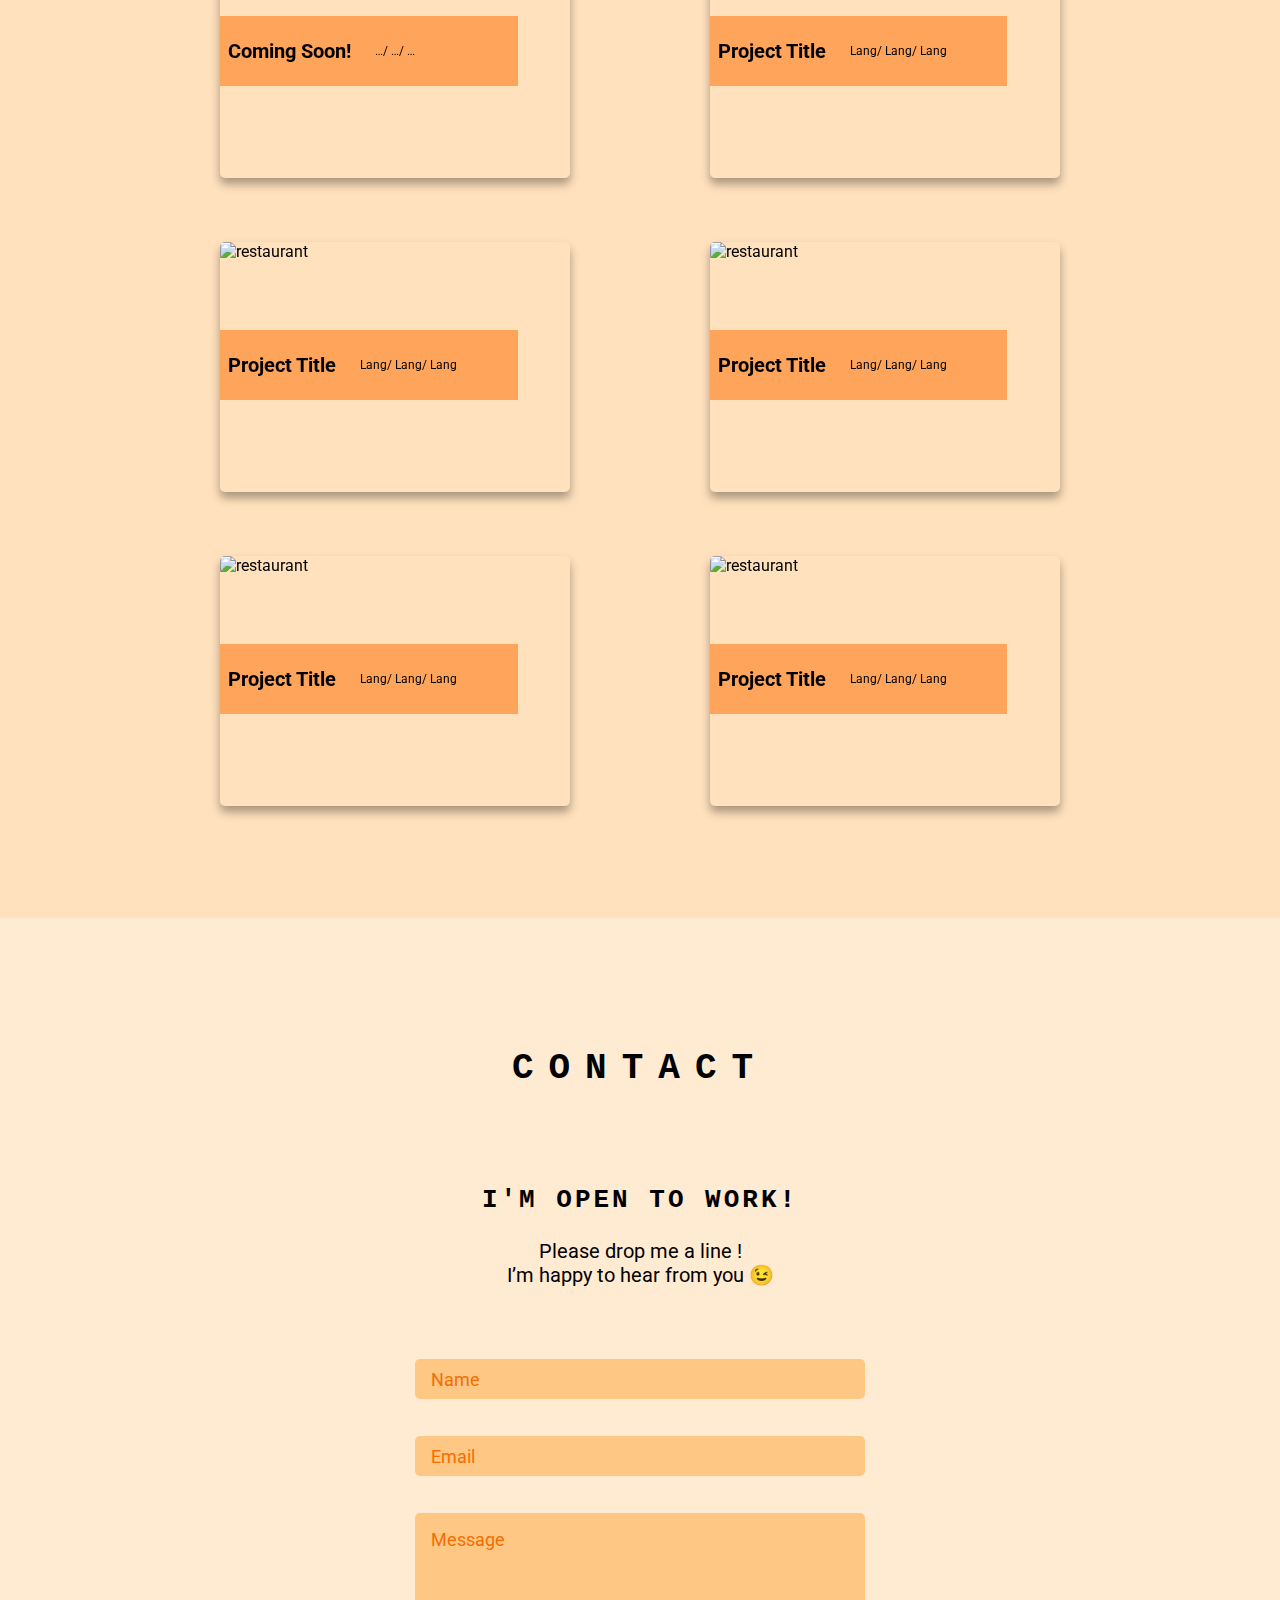
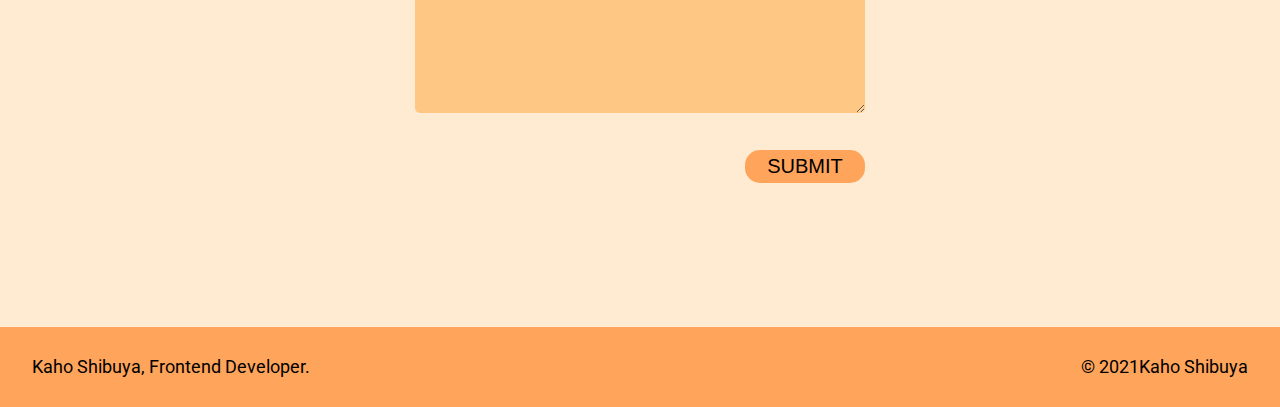
==== commit faa9205b: "Update the layout for large size devices." ====
--- a/home.html
+++ b/home.html
@@ -271,8 +271,8 @@
 							/>
 							<div class="projectFrontTitle">
 								<div class="projectFrontTitleInner">
-									<h1>Project Title</h1>
-									<h3>Lang/ Lang/ Lang</h3>
+									<h1>Coming Soon!</h1>
+									<h3>…/ …/ …</h3>
 								</div>
 							</div>
 						</div>
--- a/CSS/main.css
+++ b/CSS/main.css
@@ -126,10 +126,6 @@
   transition: all 0.55s ease;
 }
 
-.socialBtn a:hover {
-  color: #fff;
-}
-
 .menuOverlay {
   width: 100vw;
   height: 100vh;
@@ -211,11 +207,6 @@
   text-decoration: none;
   -webkit-transition: all 0.55s ease;
   transition: all 0.55s ease;
-}
-
-.menuOverlay nav .menuItem a:hover {
-  letter-spacing: 8px;
-  color: #fff;
 }
 
 section h1:nth-of-type(1) {
@@ -510,12 +501,12 @@
   position: absolute;
   top: 3rem;
   left: 0;
+  background-color: #ffa45b;
 }
 
 .worksListItem .projectFrontTitleInner {
   position: relative;
   height: 70px;
-  background-color: #ffa45b;
   display: -webkit-box;
   display: -ms-flexbox;
   display: flex;
@@ -596,10 +587,7 @@
 .worksListItem .projectBack .links a {
   color: #000000;
   text-decoration: none;
-}
-
-.worksListItem .projectBack .links a:hover {
-  color: #fff;
+  text-shadow: 0 1px rgba(0, 0, 0, 0.34);
 }
 
 html {
@@ -806,7 +794,7 @@
   font-weight: 400;
   color: #000000;
   font-size: 12px;
-  margin: 1rem auto;
+  margin: 1rem auto 2rem auto;
   white-space: nowrap;
 }
 
@@ -862,26 +850,26 @@
   -webkit-box-align: center;
       -ms-flex-align: center;
           align-items: center;
-  position: relative;
-}
-
-#worksContainer {
-  display: -webkit-box;
-  display: -ms-flexbox;
-  display: flex;
-  -webkit-box-orient: vertical;
-  -webkit-box-direction: normal;
-      -ms-flex-direction: column;
-          flex-direction: column;
-  -webkit-box-pack: center;
-      -ms-flex-pack: center;
-          justify-content: center;
-  -webkit-box-align: center;
-      -ms-flex-align: center;
-          align-items: center;
   -webkit-box-pack: start;
       -ms-flex-pack: start;
           justify-content: flex-start;
+  position: relative;
+}
+
+#worksContainer {
+  display: -webkit-box;
+  display: -ms-flexbox;
+  display: flex;
+  -webkit-box-orient: vertical;
+  -webkit-box-direction: normal;
+      -ms-flex-direction: column;
+          flex-direction: column;
+  -webkit-box-pack: center;
+      -ms-flex-pack: center;
+          justify-content: center;
+  -webkit-box-align: center;
+      -ms-flex-align: center;
+          align-items: center;
   height: 90%;
 }
 
@@ -950,7 +938,7 @@
 }
 
 #contactContainer > h1 {
-  margin-bottom: 5rem;
+  margin-bottom: 4rem;
 }
 
 #contactContainer h1:nth-of-type(2) {
@@ -1197,12 +1185,19 @@
   .menuOverlay nav .menu .menuItem > a {
     font-size: 12px;
   }
+  .menuOverlay nav .menu .menuItem > a:hover {
+    letter-spacing: 8px;
+    color: #fff;
+  }
   header #headerContainer {
     width: 80%;
   }
   header #headerContainer h1,
   header #headerContainer h1:nth-of-type(2) {
     font-size: 28px;
+  }
+  header #headerContainer h1:nth-of-type(2):hover {
+    text-shadow: -2px 2px #ffe1bd;
   }
   #aboutContainer .profile h2 {
     font-size: 24px;
@@ -1269,24 +1264,34 @@
     -ms-grid-column-align: center;
         justify-self: center;
   }
+  #worksContainer .worksList .worksListItem .projectBack .links a:hover {
+    color: #fff;
+  }
+  #contact form label {
+    left: -43%;
+  }
+  #contact form label:nth-of-type(3) {
+    left: -40%;
+  }
 }
 
 @media screen and (min-width: 768px) {
-  body {
-    width: 100%;
-  }
-  body section > h1:nth-of-type(1) {
-    font-size: 20px;
-    padding-left: 1rem;
-  }
   .hamburger {
     visibility: hidden;
   }
-  div.socialBtn {
-    top: 4rem;
-    margin-left: 1.5rem;
-  }
-  div.overlay {
+  .socialBtn {
+    top: 6rem;
+    margin-left: 2rem;
+  }
+  .socialBtn a i {
+    font-size: 24px;
+  }
+  .socialBtn a i:hover {
+    color: #fff;
+    -webkit-transform: translateX(10px);
+            transform: translateX(10px);
+  }
+  .menuOverlay {
     width: 100%;
     height: 60px;
     visibility: visible;
@@ -1295,14 +1300,6 @@
     border-radius: 0;
     background-color: #ffa45b;
     position: fixed;
-  }
-  div.overlay nav {
-    display: block;
-  }
-  div.overlay nav li:first-child {
-    display: block;
-  }
-  div.overlay nav .menu {
     display: -webkit-box;
     display: -ms-flexbox;
     display: flex;
@@ -1316,151 +1313,315 @@
     -webkit-box-align: center;
         -ms-flex-align: center;
             align-items: center;
-    justify-content: center;
-  }
-  div.overlay nav .menu li.menuItem {
-    margin: 0 2rem 0 0;
-    -ms-flex-item-align: center;
-        -ms-grid-row-align: center;
-        align-self: center;
-  }
-  div.overlay nav .menu li.menuItem a {
-    font-size: 20px;
-  }
-  #top {
+  }
+  .menuOverlay nav {
+    display: block;
+    width: 80%;
+  }
+  .menuOverlay nav li:first-child {
+    display: block;
+  }
+  .menuOverlay nav .menu {
     display: -webkit-box;
     display: -ms-flexbox;
     display: flex;
-  }
-  #top h1 {
-    margin: 5rem auto;
-  }
-  #about,
-  #skills,
-  section#works,
-  #contact {
-    padding: 70px 3rem 60px 4.5rem;
-    position: relative;
-  }
-  #about .profile img {
-    width: 150px;
-    height: 150px;
-  }
-  #about .profile .profileSummary {
-    margin-left: 5rem;
-  }
-  #about .profile .profileSummary h2 {
-    font-size: 25px;
-  }
-  #about .profile .profileSummary p:nth-of-type(1) {
-    font-size: 16px;
-  }
-  #about .profile .profileSummary p:nth-of-type(2) {
-    font-size: 16px;
-  }
-  section#skills a {
-    font-size: 14px;
-    padding-left: 1rem;
-  }
-  section#skills .langList {
-    -ms-grid-columns: (1fr)[4];
-        grid-template-columns: repeat(4, 1fr);
-    -ms-grid-rows: auto;
-        grid-template-rows: auto;
-    margin: 3.5rem 0;
-  }
-  section#skills .langListItem {
-    font-size: 20px;
-  }
-  section#skills .langListItem > i {
-    font-size: 50px;
-  }
-  section#skills .langListItem span {
-    font-size: 16px;
-  }
-  section#skills h2,
-  section#skills p {
-    font-size: 18px;
-  }
-  #works .worksList {
-    display: -ms-grid;
-    display: grid;
-    -ms-grid-columns: (1fr)[3];
-        grid-template-columns: repeat(3, 1fr);
-  }
-  #contact h1:nth-of-type(2) {
-    font-size: 18px;
-  }
-  #contact p {
-    font-size: 16px;
-  }
-  footer {
-    font-size: 12px;
-    padding: 1rem 2rem;
-  }
-}
-
-@media screen and (min-width: 1024px) {
-  div.socialBtn {
-    margin-left: 1.5rem;
-  }
-  div.socialBtn a > i {
-    font-size: 25px;
-  }
-  section#skills .langList {
-    max-width: 930px;
-    gap: 3rem 0;
-    margin: 3.5rem auto;
-  }
-  section#skills hr {
-    max-width: 700px;
-  }
-  #works {
-    display: -webkit-box;
-    display: -ms-flexbox;
-    display: flex;
-    -webkit-box-orient: vertical;
+    -webkit-box-orient: horizontal;
     -webkit-box-direction: normal;
-        -ms-flex-direction: column;
-            flex-direction: column;
+        -ms-flex-direction: row;
+            flex-direction: row;
     -webkit-box-pack: center;
         -ms-flex-pack: center;
             justify-content: center;
     -webkit-box-align: center;
         -ms-flex-align: center;
             align-items: center;
-  }
-  #works .worksList {
-    -ms-flex-item-align: center;
-        -ms-grid-row-align: center;
-        align-self: center;
-    gap: 2rem 0;
-    -ms-grid-columns: (320px)[3];
-        grid-template-columns: repeat(3, 320px);
-  }
-  #works .worksList .worksListItem {
-    width: 250px;
-  }
-  #works .worksList .worksListItem .projectBack .links {
+    -webkit-box-pack: space-evenly;
+        -ms-flex-pack: space-evenly;
+            justify-content: space-evenly;
+  }
+  .menuOverlay nav .menu .menuItem {
+    margin: 0;
+  }
+  .menuOverlay nav .menu .menuItem a {
+    font-size: 20px;
+  }
+  header {
+    -webkit-box-align: center;
+        -ms-flex-align: center;
+            align-items: center;
+  }
+  header #headerContainer {
+    width: 365px;
+  }
+  header #headerContainer h1,
+  header #headerContainer h1:nth-of-type(2) {
+    font-size: 32px;
+  }
+  #aboutContainer .profile h2 {
+    margin-top: 3.5rem;
+  }
+  #aboutContainer .profile p:nth-of-type(1) {
+    margin-bottom: 3.5rem;
+  }
+  #skills {
+    -webkit-box-pack: start;
+        -ms-flex-pack: start;
+            justify-content: flex-start;
+  }
+  #skills #modal span {
+    font-size: 30px;
+  }
+  #skills .skillLevel {
+    width: 70%;
+  }
+  #skills .skillLevel h2 {
+    font-size: 22px;
+  }
+  #skills .skillLevel p {
+    text-align: start;
+  }
+  #skillsContainer > a {
+    margin-bottom: 4rem;
+  }
+  #skillsContainer .langList {
+    -ms-grid-columns: (1fr)[4];
+        grid-template-columns: repeat(4, 1fr);
+    -ms-grid-rows: auto;
+        grid-template-rows: auto;
+    margin: 3.5rem 0;
+  }
+  #worksContainer > h1 {
+    margin-bottom: 4rem;
+  }
+  #worksContainer .worksList {
+    -ms-grid-columns: (1fr)[3];
+        grid-template-columns: repeat(3, 1fr);
+  }
+  #contactContainer {
+    width: 500px;
+  }
+  footer {
+    font-size: 12px;
+    padding: 1rem 2rem;
+  }
+}
+
+@media screen and (min-width: 1024px) {
+  section h1:nth-of-type(1) {
+    text-align: center;
+    letter-spacing: 10px;
+    font-size: 36px;
+    font-family: "Cousine", monospace;
+    font-weight: 900;
+    margin: 0 auto;
+    letter-spacing: 15px;
+  }
+  .socialBtn {
+    top: 6rem;
+    margin-left: 2rem;
+  }
+  .socialBtn a i {
+    font-size: 30px;
+    margin: 1rem;
+  }
+  .menuOverlay {
+    height: 80px;
+  }
+  .menuOverlay nav .menu .menuItem a {
+    font-size: 28px;
+  }
+  header #headerContainer {
+    width: 600px;
+  }
+  header #headerContainer h1,
+  header #headerContainer h1:nth-of-type(2) {
+    font-size: 50px;
+  }
+  #about {
+    padding-top: 130px;
+  }
+  #about #aboutContainer .profile img {
+    max-width: 300px;
+  }
+  #about #aboutContainer .profile h2 {
+    font-size: 30px;
+    margin-top: 3.5rem;
+  }
+  #about #aboutContainer .profile p:nth-of-type(1) {
+    font-size: 22px;
+  }
+  #about #aboutContainer .profile p:nth-of-type(2) {
+    font-size: 20px;
+    line-height: 35px;
+    max-width: 600px;
+  }
+  #skills {
+    padding-top: 130px;
+  }
+  #skills #modal {
+    max-width: 1000px;
+  }
+  #skills #modal span {
+    font-size: 50px;
+  }
+  #skills #modal .skillLevel {
+    width: 70%;
+  }
+  #skills #modal .skillLevel h2 {
+    font-size: 30px;
+  }
+  #skills #modal .skillLevel p {
+    text-align: start;
+    font-size: 24px;
+  }
+  #skills #skillsContainer {
+    max-width: 1000px;
+  }
+  #skills #skillsContainer > a {
+    font-size: 22px;
+    margin-bottom: 5rem;
+  }
+  #skills #skillsContainer .langList {
+    gap: 3rem 1rem;
+    margin-bottom: 6rem;
+  }
+  #skills #skillsContainer .langListItem .stars i {
+    font-size: 30px;
+  }
+  #skills #skillsContainer .langListItem > i {
+    font-size: 60px;
+    margin-top: 1rem;
+  }
+  #skills #skillsContainer .langListItem span {
+    font-size: 22px;
+  }
+  #skills #skillsContainer h2 {
+    font-size: 28px;
+    margin-bottom: 2rem;
+  }
+  #skills #skillsContainer ul li {
+    font-size: 24px;
+  }
+  #works {
+    padding-top: 130px;
+  }
+  #works #worksContainer {
+    width: 80%;
+    max-width: 1100px;
+  }
+  #works #worksContainer > h1 {
+    margin-bottom: 4rem;
+  }
+  #works #worksContainer .worksList {
+    -ms-grid-columns: (1fr)[2];
+        grid-template-columns: repeat(2, 1fr);
+    -ms-grid-rows: (1fr)[3];
+        grid-template-rows: repeat(3, 1fr);
     gap: 2rem;
   }
-  #contact form {
-    max-width: 550px;
-  }
-}
-
-@media screen and (min-width: 1500px) {
-  body section > h1:nth-of-type(1) {
-    position: absolute;
-    top: 50%;
-    -webkit-transform: translateX(50%) translateY(-50%);
-            transform: translateX(50%) translateY(-50%);
-  }
-  body section#skills a {
-    position: absolute;
-    top: 10%;
-    left: 50%;
-    -webkit-transform: translateX(-50%);
-            transform: translateX(-50%);
-  }
-}
+  #works #worksContainer .worksList .worksListItem {
+    width: auto;
+    min-width: 350px;
+    max-width: 450px;
+    height: 250px;
+    -ms-grid-column-align: center;
+        justify-self: center;
+  }
+  #works #worksContainer .worksList .worksListItem .projectFrontTitle {
+    top: 5.5rem;
+    display: -webkit-box;
+    display: -ms-flexbox;
+    display: flex;
+    -webkit-box-orient: horizontal;
+    -webkit-box-direction: normal;
+        -ms-flex-direction: row;
+            flex-direction: row;
+    -webkit-box-pack: center;
+        -ms-flex-pack: center;
+            justify-content: center;
+    -webkit-box-align: center;
+        -ms-flex-align: center;
+            align-items: center;
+    -webkit-box-pack: start;
+        -ms-flex-pack: start;
+            justify-content: flex-start;
+  }
+  #works #worksContainer .worksList .worksListItem .projectFrontTitle .projectFrontTitleInner {
+    display: -webkit-box;
+    display: -ms-flexbox;
+    display: flex;
+    -webkit-box-orient: horizontal;
+    -webkit-box-direction: normal;
+        -ms-flex-direction: row;
+            flex-direction: row;
+    -webkit-box-pack: center;
+        -ms-flex-pack: center;
+            justify-content: center;
+    -webkit-box-align: center;
+        -ms-flex-align: center;
+            align-items: center;
+    padding-left: 0.5rem;
+  }
+  #works #worksContainer .worksList .worksListItem .projectFrontTitle .projectFrontTitleInner > h1 {
+    font-size: 20px;
+  }
+  #works #worksContainer .worksList .worksListItem .projectFrontTitle .projectFrontTitleInner h3 {
+    margin-top: 0;
+    margin-left: 1.5rem;
+  }
+  #works #worksContainer .worksList .worksListItem .projectBack {
+    -webkit-box-pack: start;
+        -ms-flex-pack: start;
+            justify-content: flex-start;
+  }
+  #works #worksContainer .worksList .worksListItem .projectBack p {
+    font-size: 20px;
+    margin: 3.5rem;
+    margin-bottom: 2rem;
+  }
+  #works #worksContainer .worksList .worksListItem .projectBack .links a {
+    font-size: 20px;
+  }
+  #contact {
+    padding-top: 130px;
+  }
+  #contact #contactContainer h1:nth-of-type(2) {
+    font-size: 26px;
+  }
+  #contact #contactContainer p {
+    font-size: 20px;
+  }
+  #contact #contactContainer form {
+    margin: 3rem;
+  }
+  #contact #contactContainer form label,
+  #contact #contactContainer form input,
+  #contact #contactContainer form textarea {
+    font-size: 20px;
+  }
+  #contact #contactContainer form .fa-exclamation-circle {
+    top: 2.2rem;
+  }
+  #contact #contactContainer form i:nth-of-type(2) {
+    top: 6.9rem;
+  }
+  #contact #contactContainer form i:nth-of-type(3) {
+    top: 11.9rem;
+  }
+  #contact #contactContainer form small {
+    top: 4.2rem;
+  }
+  #contact #contactContainer form small:nth-of-type(2) {
+    top: 9.1rem;
+  }
+  #contact #contactContainer form small:nth-of-type(3) {
+    top: 24rem;
+  }
+  #contact #contactContainer form button {
+    font-size: 20px;
+  }
+  footer {
+    height: 80px;
+    font-size: 18px;
+  }
+}
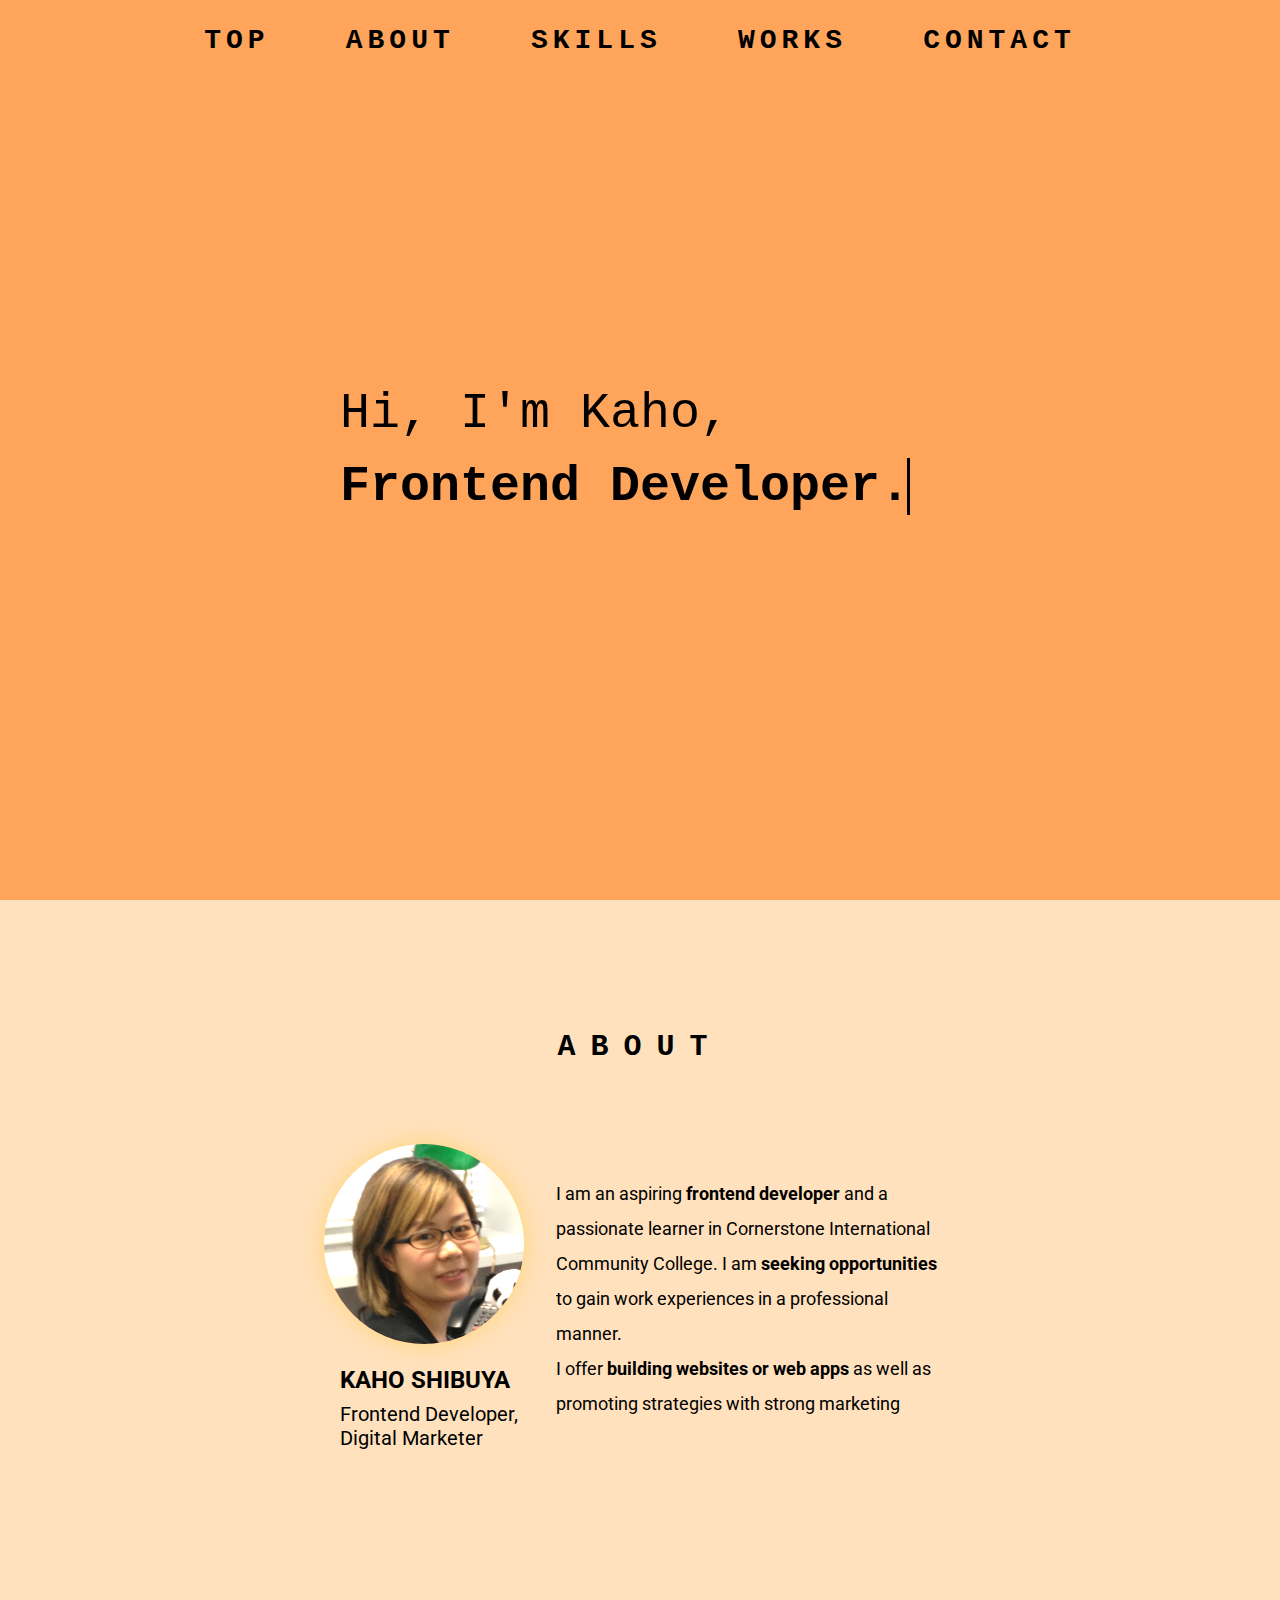
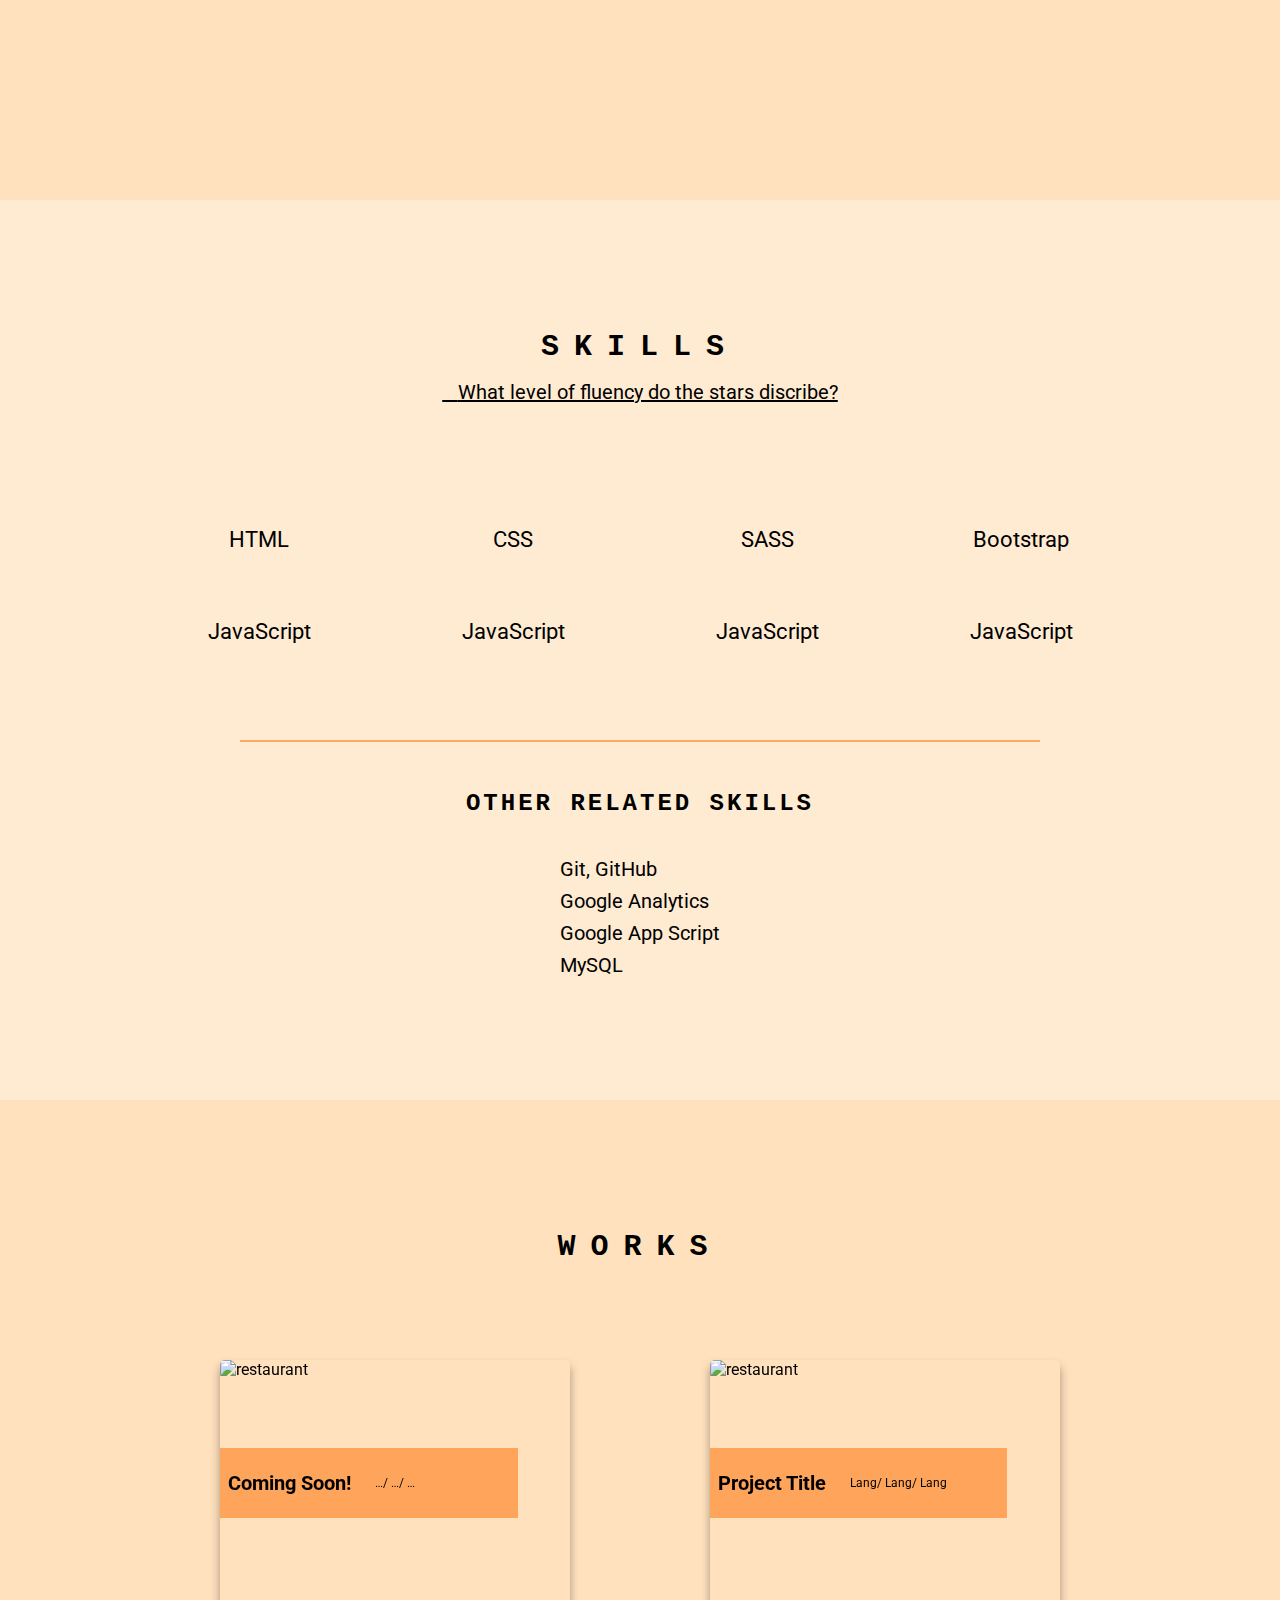
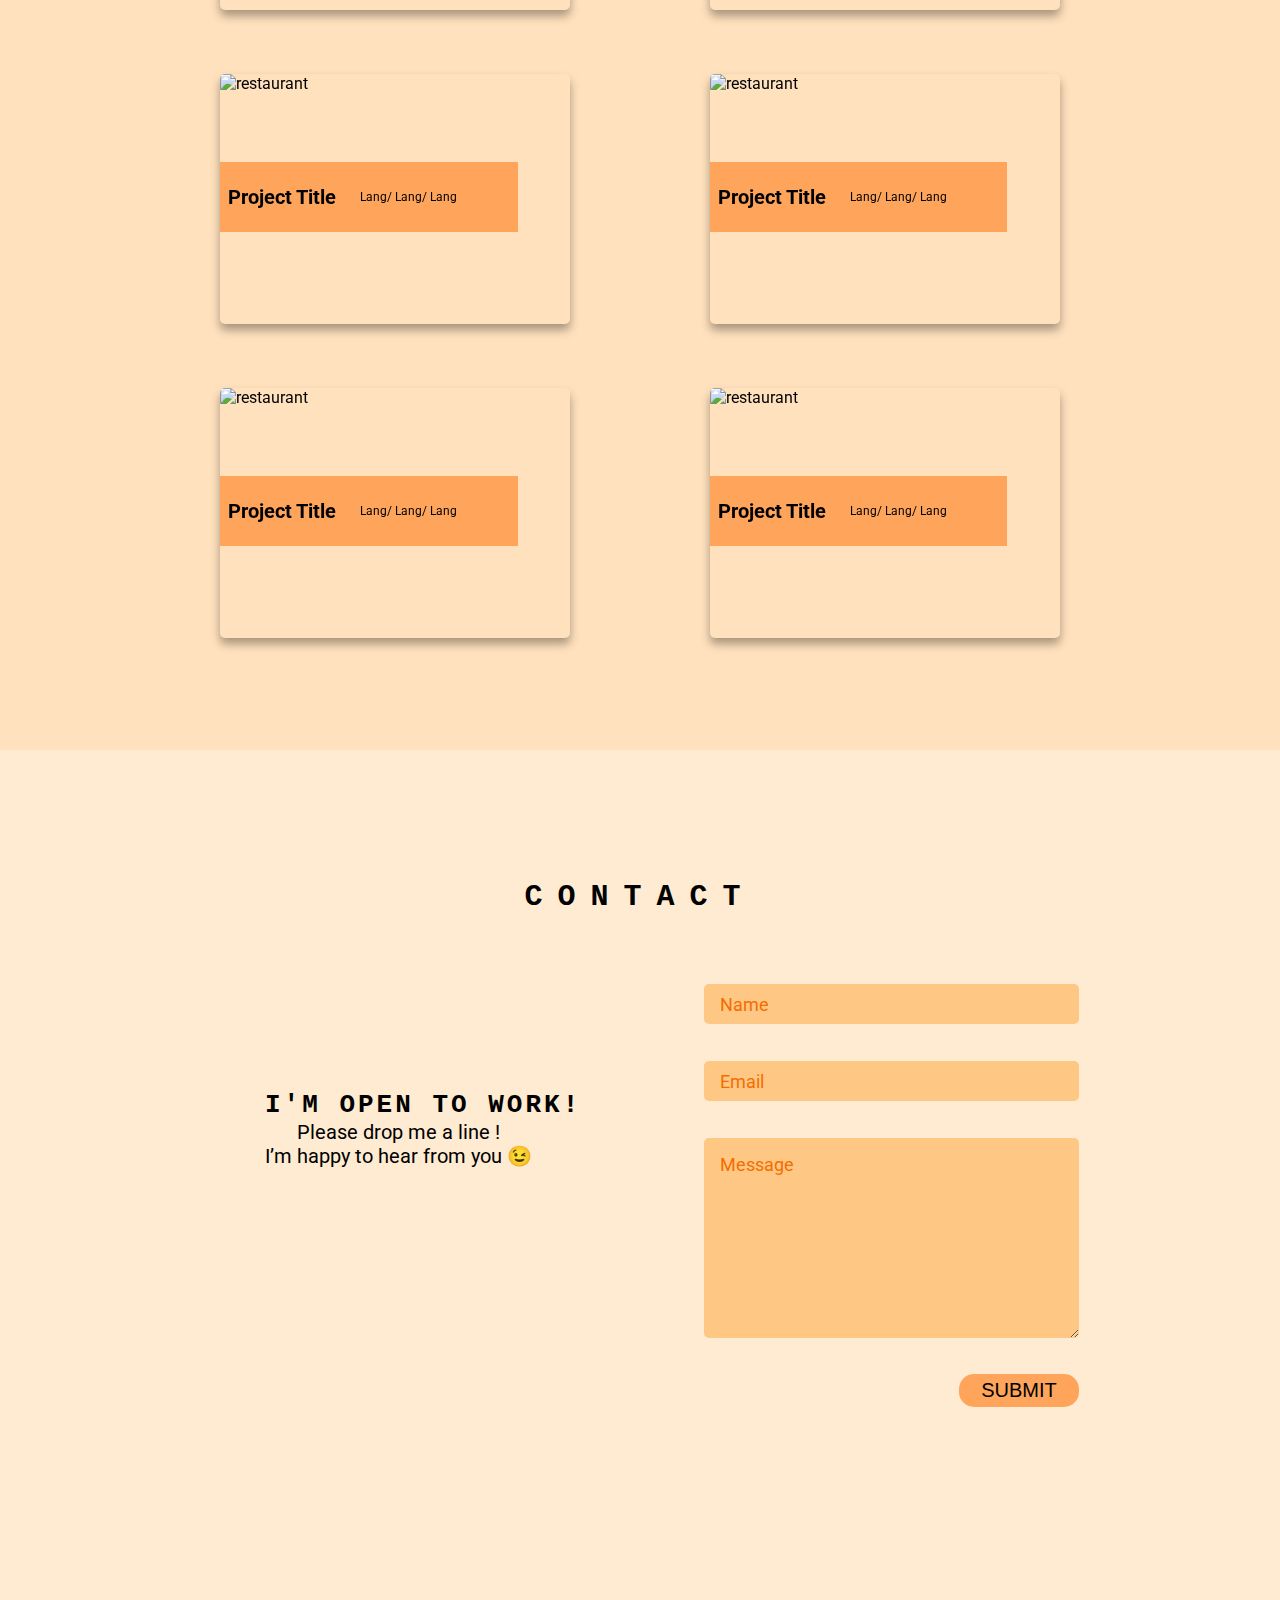
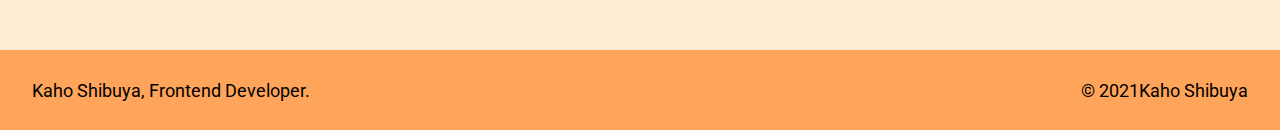
==== commit 38f0e761: "Insert a real statement on ABOUT section." ====
--- a/home.html
+++ b/home.html
@@ -64,11 +64,10 @@
 					<h2>KAHO SHIBUYA</h2>
 					<p>Frontend Developer,<br />Digital Marketer</p>
 					<p>
-						Lorem ipsum dolor sit amet, consectetur adipisicing elit. Officiis,
-						recusandae accusamus expedita ipsa doloremque dignissimos nihil
-						ipsum enim repellendus sit ex reiciendis numquam obcaecati quod rem
-						neque ab ducimus! Sed. Culpa iure nam maiores. Eveniet, ducimus
-						blanditiis? Autem!
+						I am an aspiring <strong>frontend developer</strong> and a passionate learner in
+						Cornerstone International Community College. I am <strong>seeking
+						opportunities</strong> to gain work experiences in a professional manner.
+						<br>I offer <strong>building websites or web apps</strong> as well as promoting strategies with strong marketing background.
 					</p>
 				</div>
 			</div>
--- a/CSS/main.css
+++ b/CSS/main.css
@@ -404,6 +404,7 @@
           justify-content: space-evenly;
   position: absolute;
   width: 70%;
+  max-width: 500px;
   height: 70%;
   padding: 1rem;
   background-color: rgba(255, 164, 91, 0.95);
@@ -438,11 +439,12 @@
 }
 
 #modal .skillLevel h2 {
-  margin-bottom: 0.5rem;
+  margin-bottom: 1rem;
 }
 
 #modal .skillLevel p {
-  padding-bottom: 1rem;
+  text-align: start;
+  margin: 1rem;
 }
 
 .worksListItem {
@@ -1361,7 +1363,7 @@
     margin-top: 3.5rem;
   }
   #aboutContainer .profile p:nth-of-type(1) {
-    margin-bottom: 3.5rem;
+    margin-bottom: 2.5rem;
   }
   #skills {
     -webkit-box-pack: start;
@@ -1376,9 +1378,6 @@
   }
   #skills .skillLevel h2 {
     font-size: 22px;
-  }
-  #skills .skillLevel p {
-    text-align: start;
   }
   #skillsContainer > a {
     margin-bottom: 4rem;
@@ -1410,7 +1409,7 @@
   section h1:nth-of-type(1) {
     text-align: center;
     letter-spacing: 10px;
-    font-size: 36px;
+    font-size: 30px;
     font-family: "Cousine", monospace;
     font-weight: 900;
     margin: 0 auto;
@@ -1440,26 +1439,54 @@
   #about {
     padding-top: 130px;
   }
+  #about #aboutContainer .profile {
+    display: -webkit-box;
+    display: -ms-flexbox;
+    display: flex;
+    -webkit-box-orient: horizontal;
+    -webkit-box-direction: normal;
+        -ms-flex-direction: row;
+            flex-direction: row;
+    -webkit-box-pack: center;
+        -ms-flex-pack: center;
+            justify-content: center;
+    -webkit-box-align: center;
+        -ms-flex-align: center;
+            align-items: center;
+  }
   #about #aboutContainer .profile img {
-    max-width: 300px;
+    max-width: 200px;
+    -ms-flex-item-align: start;
+        align-self: flex-start;
   }
   #about #aboutContainer .profile h2 {
-    font-size: 30px;
+    font-size: 24px;
     margin-top: 3.5rem;
+    position: absolute;
+    bottom: 0;
+    left: 1rem;
   }
   #about #aboutContainer .profile p:nth-of-type(1) {
-    font-size: 22px;
+    font-size: 20px;
+    position: absolute;
+    bottom: -6rem;
+    left: 1rem;
   }
   #about #aboutContainer .profile p:nth-of-type(2) {
-    font-size: 20px;
+    font-size: 18px;
     line-height: 35px;
-    max-width: 600px;
+    max-width: 400px;
+    margin-left: 2rem;
+    height: 250px;
+    position: relative;
+    top: 2rem;
   }
   #skills {
     padding-top: 130px;
   }
   #skills #modal {
     max-width: 1000px;
+    height: 500px;
   }
   #skills #modal span {
     font-size: 50px;
@@ -1468,18 +1495,18 @@
     width: 70%;
   }
   #skills #modal .skillLevel h2 {
-    font-size: 30px;
+    font-size: 24px;
   }
   #skills #modal .skillLevel p {
     text-align: start;
-    font-size: 24px;
+    font-size: 20px;
   }
   #skills #skillsContainer {
     max-width: 1000px;
   }
   #skills #skillsContainer > a {
-    font-size: 22px;
-    margin-bottom: 5rem;
+    font-size: 20px;
+    margin-bottom: 3rem;
   }
   #skills #skillsContainer .langList {
     gap: 3rem 1rem;
@@ -1496,11 +1523,11 @@
     font-size: 22px;
   }
   #skills #skillsContainer h2 {
-    font-size: 28px;
+    font-size: 24px;
     margin-bottom: 2rem;
   }
   #skills #skillsContainer ul li {
-    font-size: 24px;
+    font-size: 20px;
   }
   #works {
     padding-top: 130px;
@@ -1585,14 +1612,32 @@
   #contact {
     padding-top: 130px;
   }
+  #contact #contactContainer {
+    display: block;
+    width: 750px;
+  }
+  #contact #contactContainer h1:nth-of-type(1) {
+    margin-bottom: 6rem;
+  }
   #contact #contactContainer h1:nth-of-type(2) {
     font-size: 26px;
+    width: -webkit-fit-content;
+    width: -moz-fit-content;
+    width: fit-content;
+    margin: 0;
+    margin-top: 5rem;
+    float: left;
   }
   #contact #contactContainer p {
+    width: -webkit-fit-content;
+    width: -moz-fit-content;
+    width: fit-content;
     font-size: 20px;
   }
   #contact #contactContainer form {
-    margin: 3rem;
+    width: 50%;
+    float: right;
+    margin: -13rem -4rem;
   }
   #contact #contactContainer form label,
   #contact #contactContainer form input,
